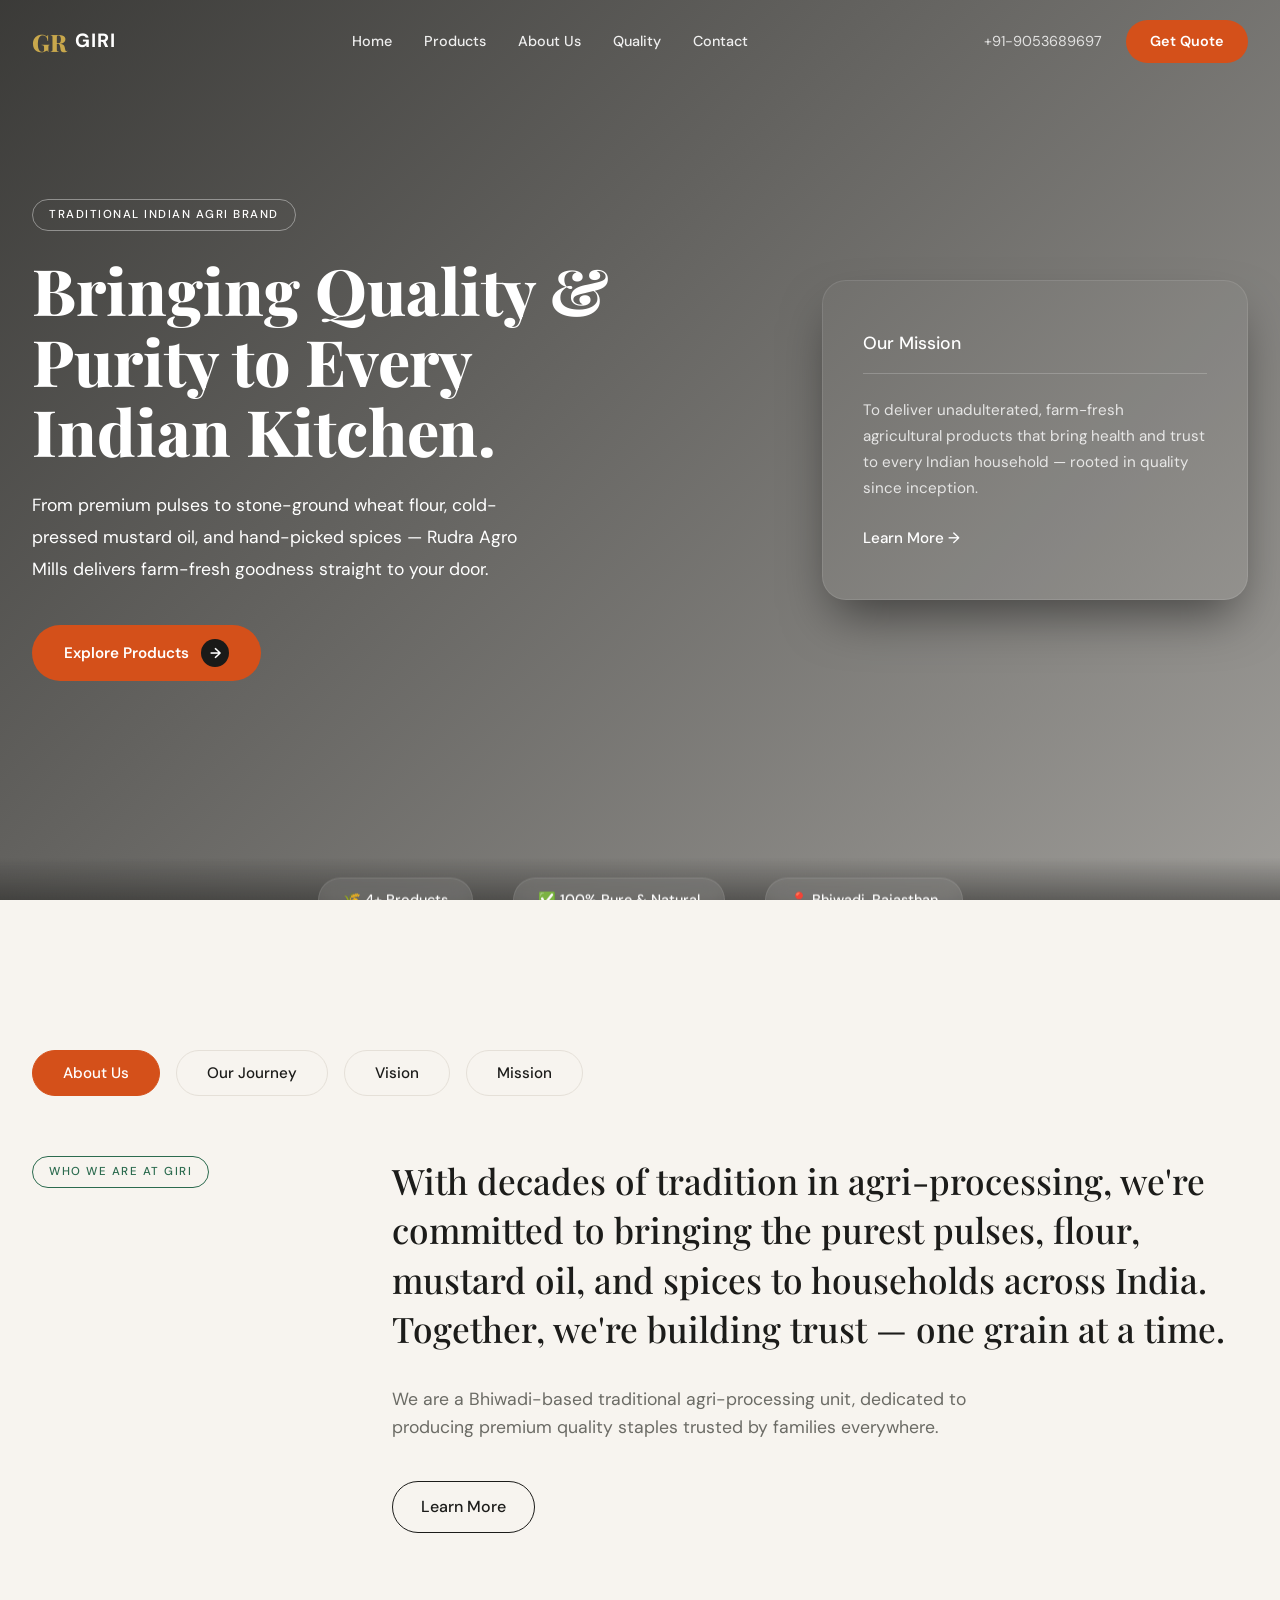
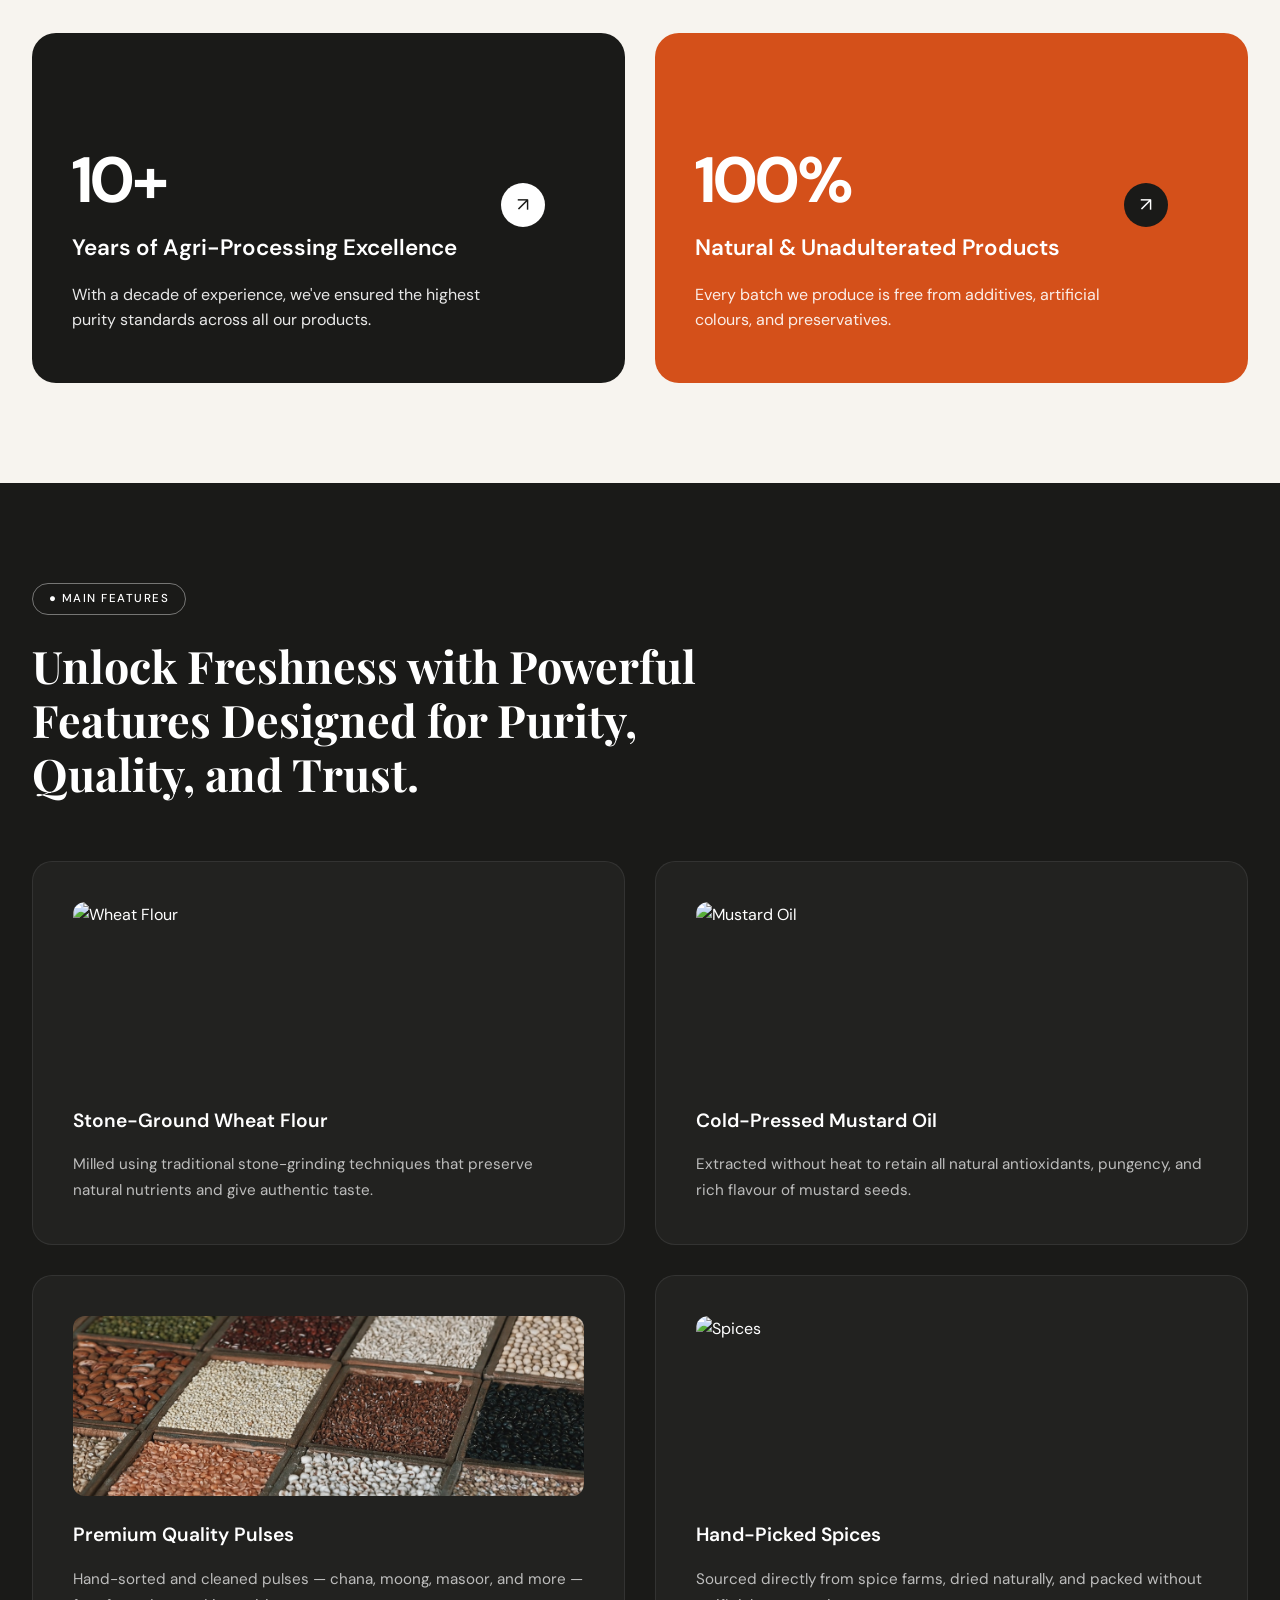
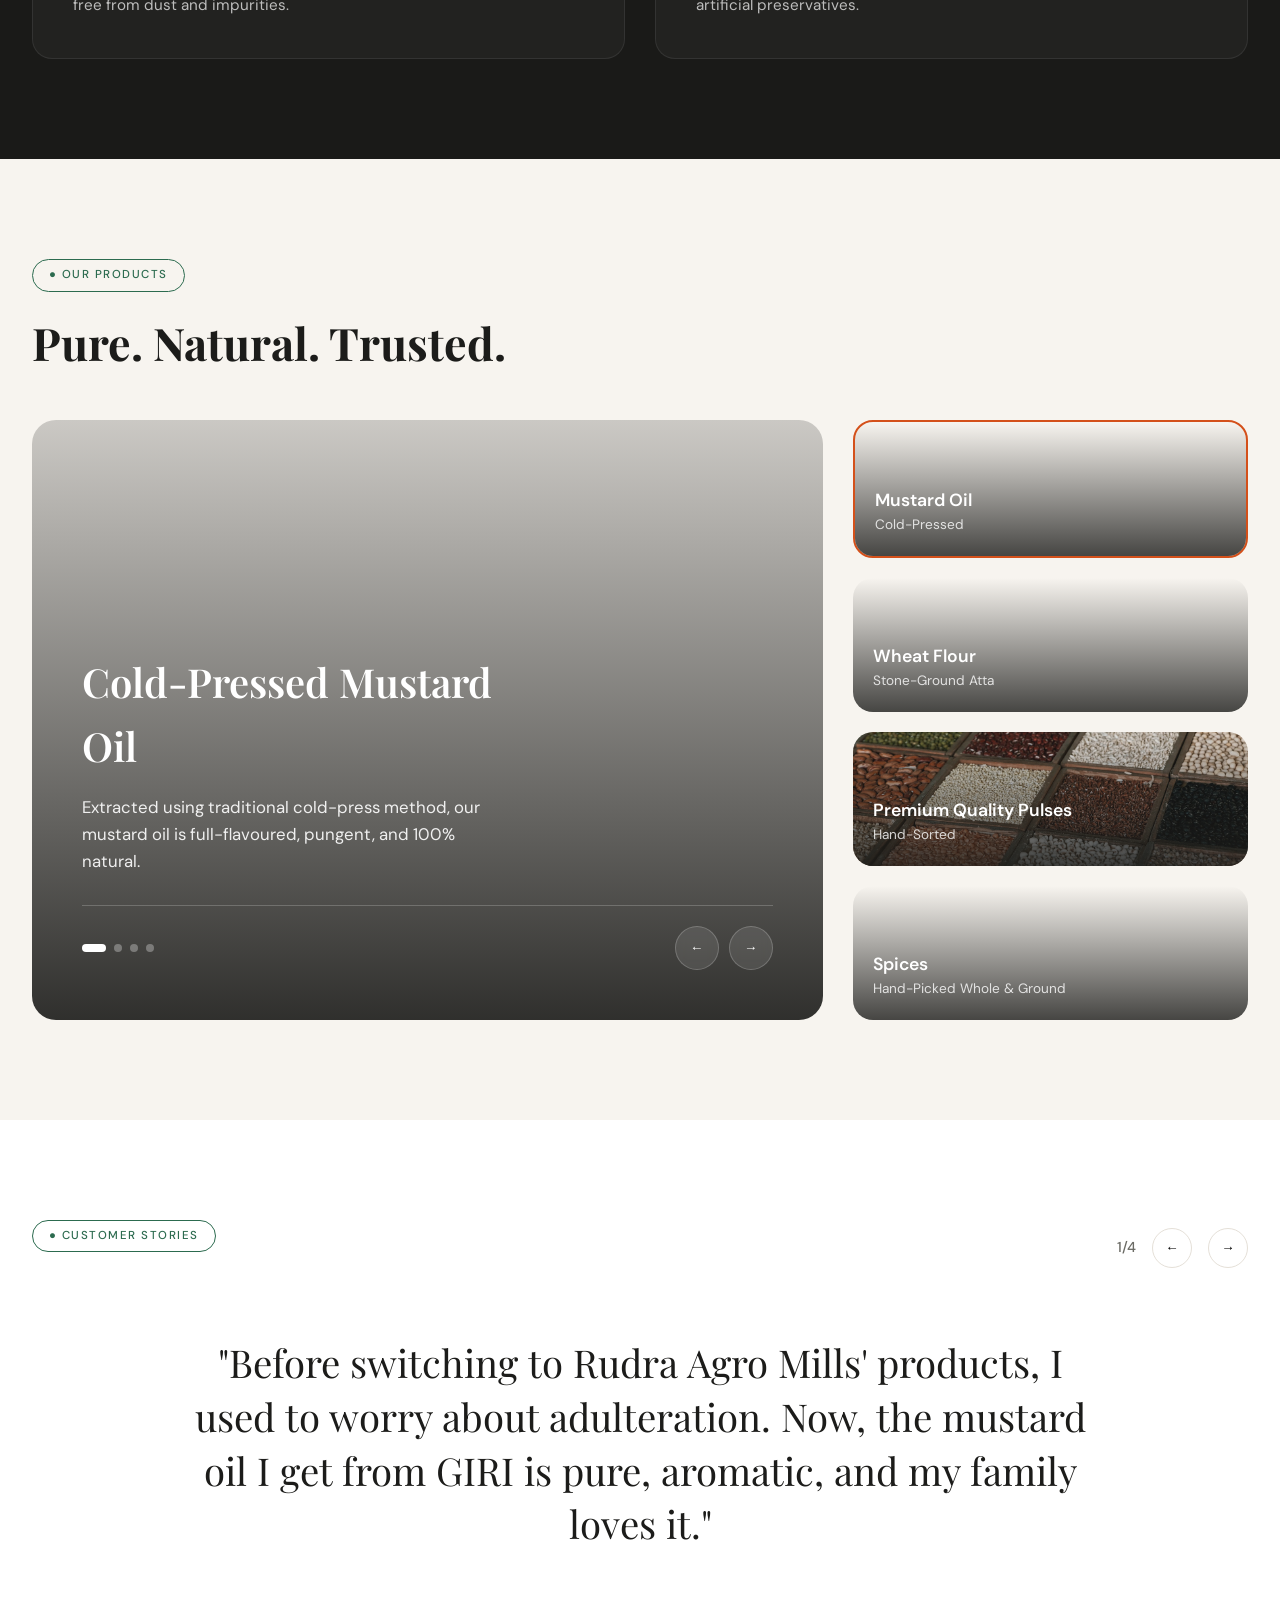
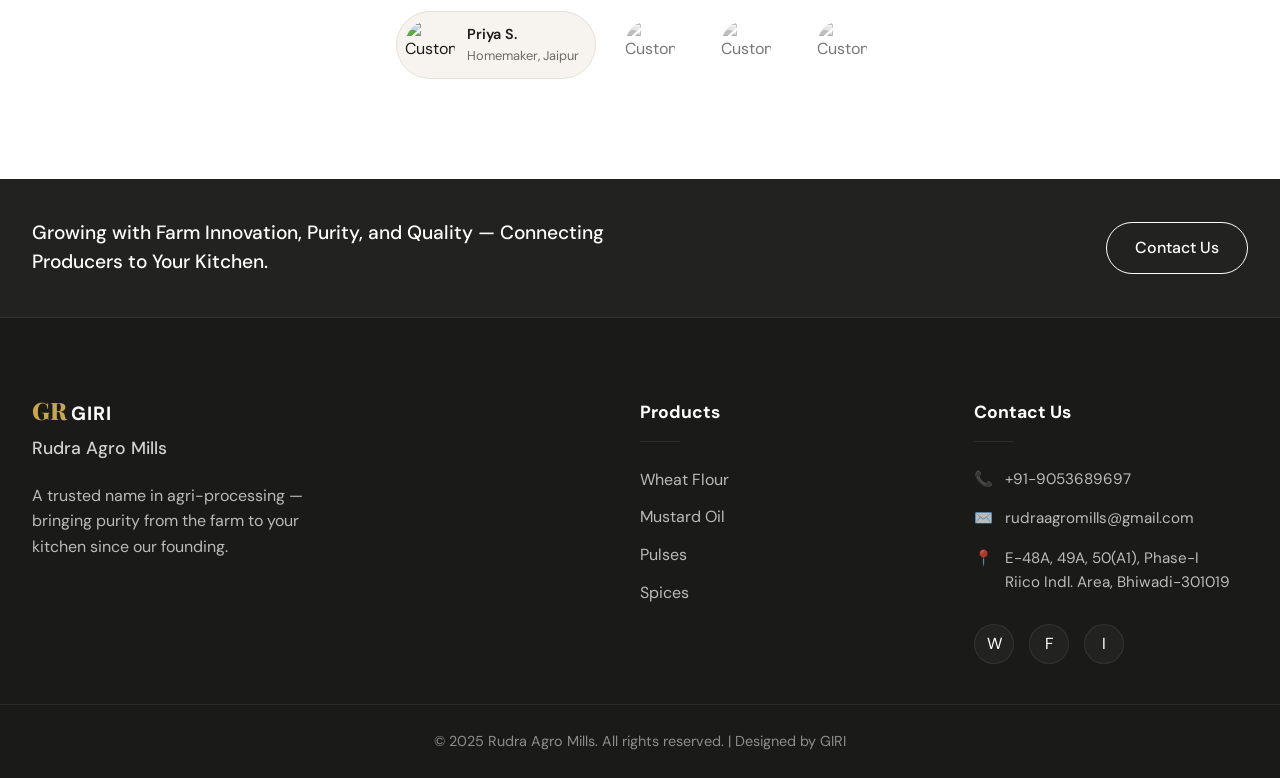
==== index.html @ 44a5c2e9 "first commit" ====
<!DOCTYPE html>
<html lang="en">
<head>
  <meta charset="UTF-8">
  <meta name="viewport" content="width=device-width, initial-scale=1.0">
  <title>GIRI | Rudra Agro Mills — Pure Pulses, Flour, Mustard Oil & Spices</title>
  <meta name="description" content="Rudra Agro Mills offers 100% natural stone-ground wheat flour, cold-pressed mustard oil, premium pulses, and hand-picked spices. Based in Bhiwadi, Rajasthan.">
  <meta name="keywords" content="Rudra Agro Mills, GIRI, wheat flour, mustard oil, pulses, spices, Bhiwadi, natural, pure, agro">

  <!-- Open Graph -->
  <meta property="og:title" content="GIRI | Rudra Agro Mills">
  <meta property="og:description" content="Pure. Natural. Trusted. Agri products from Bhiwadi, Rajasthan.">
  <meta property="og:type" content="website">

  <!-- Fonts -->
  <link rel="preconnect" href="https://fonts.googleapis.com">
  <link rel="preconnect" href="https://fonts.gstatic.com" crossorigin>
  <link href="https://fonts.googleapis.com/css2?family=DM+Sans:ital,opsz,wght@0,9..40,100..1000;1,9..40,100..1000&family=Playfair+Display:ital,wght@0,400..900;1,400..900&display=swap" rel="stylesheet">
  
  <link rel="stylesheet" href="style.css">
</head>
<body>

  <!-- Navigation Bar -->
  <header class="navbar" id="navbar">
    <div class="nav-container">
      <a href="#" class="brand-logo">
        <span class="logo-monogram">GR</span>
        <span class="logo-text">GIRI</span>
      </a>
      <nav class="nav-links">
        <a href="#home">Home</a>
        <a href="#products">Products</a>
        <a href="#about">About Us</a>
        <a href="#quality">Quality</a>
        <a href="#contact">Contact</a>
      </nav>
      <div class="nav-actions">
        <span class="nav-phone">+91-9053689697</span>
        <a href="https://wa.me/919053689697" class="btn-primary btn-quote">Get Quote</a>
        <button class="mobile-menu-btn" aria-label="Toggle Menu">
          <span></span>
          <span></span>
          <span></span>
        </button>
      </div>
    </div>
  </header>

  <!-- Hero Section -->
  <section id="home" class="hero">
    <div class="hero-bg"></div>
    <div class="hero-overlay"></div>
    <div class="container hero-content">
      <div class="hero-left">
        <div class="fade-in-up staggered-1">
          <span class="pill-tag light">Traditional Indian Agri Brand</span>
        </div>
        <h1 class="fade-in-up staggered-2">Bringing Quality &<br>Purity to Every<br>Indian Kitchen.</h1>
        <p class="fade-in-up staggered-3">From premium pulses to stone-ground wheat flour, cold-pressed mustard oil, and hand-picked spices — Rudra Agro Mills delivers farm-fresh goodness straight to your door.</p>
        <div class="fade-in-up staggered-4">
          <a href="#products" class="btn-primary hero-cta">
            Explore Products
            <span class="arrow-circle">→</span>
          </a>
        </div>
      </div>
      <div class="hero-right fade-in-up staggered-5">
        <div class="glass-card mission-card">
          <h3>Our Mission</h3>
          <hr>
          <p>To deliver unadulterated, farm-fresh agricultural products that bring health and trust to every Indian household — rooted in quality since inception.</p>
          <a href="#about" class="text-link">Learn More &rarr;</a>
        </div>
      </div>
    </div>
    
    <!-- Quick Stats Overlapping Bottom -->
    <div class="quick-stats-bar">
      <div class="stat-chip">🌾 4+ Products</div>
      <div class="stat-chip">✅ 100% Pure & Natural</div>
      <div class="stat-chip">📍 Bhiwadi, Rajasthan</div>
    </div>
  </section>

  <!-- About / Tab Section -->
  <section id="about" class="about-section scroll-animate">
    <div class="container">
      <div class="tab-row">
        <button class="tab-btn active" data-tab="about">About Us</button>
        <button class="tab-btn" data-tab="journey">Our Journey</button>
        <button class="tab-btn" data-tab="vision">Vision</button>
        <button class="tab-btn" data-tab="mission">Mission</button>
      </div>

      <div class="tab-content-area">
        <!-- About Content -->
        <div class="tab-pane active" id="tab-about">
          <div class="about-grid">
            <div class="about-left">
              <span class="pill-tag dark-text">Who We Are at GIRI</span>
            </div>
            <div class="about-right">
              <blockquote class="large-quote">
                With decades of tradition in agri-processing, we're committed to bringing the purest pulses, flour, mustard oil, and spices to households across India. Together, we're building trust — one grain at a time.
              </blockquote>
              <p class="body-text">We are a Bhiwadi-based traditional agri-processing unit, dedicated to producing premium quality staples trusted by families everywhere.</p>
              <a href="#quality" class="btn-outline">Learn More</a>
            </div>
          </div>
        </div>

        <!-- Journey Content -->
        <div class="tab-pane" id="tab-journey">
          <div class="about-grid">
            <div class="about-left">
              <span class="pill-tag dark-text">Rooted in Tradition</span>
            </div>
            <div class="about-right">
              <blockquote class="large-quote">
                Started as a small traditional mill, we have steadily grown our operations and reach to serve pan-India while maintaining our strict quality standards.
              </blockquote>
              <p class="body-text">Our journey is paved with hard work, a commitment to natural processes, and an unwavering focus on consumer health.</p>
              <a href="#quality" class="btn-outline">Learn More</a>
            </div>
          </div>
        </div>

        <!-- Vision Content -->
        <div class="tab-pane" id="tab-vision">
          <div class="about-grid">
            <div class="about-left">
              <span class="pill-tag dark-text">A Healthier India</span>
            </div>
            <div class="about-right">
              <blockquote class="large-quote">
                Our vision is to make pure, unadulterated food accessible to every household, enriching lives with the natural goodness of the earth.
              </blockquote>
              <p class="body-text">We believe that healthy food should not be a luxury, but a staple right for every family across the nation.</p>
              <a href="#quality" class="btn-outline">Learn More</a>
            </div>
          </div>
        </div>

        <!-- Mission Content -->
        <div class="tab-pane" id="tab-mission">
          <div class="about-grid">
            <div class="about-left">
              <span class="pill-tag dark-text">Quality at Every Step</span>
            </div>
            <div class="about-right">
              <blockquote class="large-quote">
                To implement stringent quality checks, ensure zero adulteration, and maintain a seamless farm-to-table process for every product we deliver.
              </blockquote>
              <p class="body-text">We work closely with farmers to source the best raw materials, processing them with care to preserve their nutritional integrity.</p>
              <a href="#quality" class="btn-outline">Learn More</a>
            </div>
          </div>
        </div>
      </div>
    </div>
  </section>

  <!-- Stats Banner -->
  <section class="stats-banner scroll-animate">
    <div class="container stats-grid">
      <div class="stat-card dark-stat-card">
        <div class="stat-img-bg"></div>
        <div class="stat-content">
          <h2>10+</h2>
          <h3>Years of Agri-Processing Excellence</h3>
          <p>With a decade of experience, we've ensured the highest purity standards across all our products.</p>
          <div class="stat-arrow">↗</div>
        </div>
      </div>
      <div class="stat-card orange-stat-card">
        <div class="stat-content">
          <h2>100%</h2>
          <h3>Natural & Unadulterated Products</h3>
          <p>Every batch we produce is free from additives, artificial colours, and preservatives.</p>
          <div class="stat-arrow">↗</div>
        </div>
      </div>
    </div>
  </section>

  <!-- Features Section -->
  <section id="quality" class="features-section scroll-animate">
    <div class="container">
      <div class="features-header">
        <span class="pill-tag light">● Main Features</span>
        <h2>Unlock Freshness with Powerful<br>Features Designed for Purity,<br>Quality, and Trust.</h2>
      </div>
      
      <div class="features-grid">
        <!-- Feature 1 -->
        <div class="feature-card">
          <div class="feature-img-wrap">
            <img src="https://images.unsplash.com/photo-1509440159596-0249088772ff?q=80&w=600&auto=format&fit=crop" alt="Wheat Flour">
          </div>
          <h3>Stone-Ground Wheat Flour</h3>
          <p>Milled using traditional stone-grinding techniques that preserve natural nutrients and give authentic taste.</p>
        </div>
        <!-- Feature 2 -->
        <div class="feature-card">
          <div class="feature-img-wrap">
            <img src="https://images.unsplash.com/photo-1474979266404-7eaacbcd87c5?q=80&w=600&auto=format&fit=crop" alt="Mustard Oil">
          </div>
          <h3>Cold-Pressed Mustard Oil</h3>
          <p>Extracted without heat to retain all natural antioxidants, pungency, and rich flavour of mustard seeds.</p>
        </div>
        <!-- Feature 3 -->
        <div class="feature-card">
          <div class="feature-img-wrap">
            <img src="assets/images/pulses.jpg" alt="Pulses" loading="lazy">
          </div>
          <h3>Premium Quality Pulses</h3>
          <p>Hand-sorted and cleaned pulses — chana, moong, masoor, and more — free from dust and impurities.</p>
        </div>
        <!-- Feature 4 -->
        <div class="feature-card">
          <div class="feature-img-wrap">
            <img src="https://images.unsplash.com/photo-1596040033229-a9821ebd058d?q=80&w=600&auto=format&fit=crop" alt="Spices">
          </div>
          <h3>Hand-Picked Spices</h3>
          <p>Sourced directly from spice farms, dried naturally, and packed without artificial preservatives.</p>
        </div>
      </div>
    </div>
  </section>

  <!-- Products Section -->
  <section id="products" class="products-section scroll-animate">
    <div class="container">
      <div class="products-header">
        <span class="pill-tag dark-text">● Our Products</span>
        <h2>Pure. Natural. Trusted.</h2>
      </div>

      <div class="products-layout">
        <!-- Large Featured Product (Carousel Item) -->
        <div class="featured-product" id="featured-product">
          <div class="featured-bg" style="background-image: url('https://images.unsplash.com/photo-1474979266404-7eaacbcd87c5?q=80&w=1500&auto=format&fit=crop');"></div>
          <div class="featured-content">
            <h3 id="feat-title">Cold-Pressed Mustard Oil</h3>
            <p id="feat-desc">Extracted using traditional cold-press method, our mustard oil is full-flavoured, pungent, and 100% natural.</p>
          </div>
          <div class="carousel-controls">
            <div class="carousel-dots" id="carousel-dots">
              <span class="dot active" data-index="0"></span>
              <span class="dot" data-index="1"></span>
              <span class="dot" data-index="2"></span>
              <span class="dot" data-index="3"></span>
            </div>
            <div class="carousel-arrows">
              <button class="arr-btn" id="prev-prod">&larr;</button>
              <button class="arr-btn" id="next-prod">&rarr;</button>
            </div>
          </div>
        </div>

        <!-- Thumbnails Column -->
        <div class="product-thumbnails">
          <div class="thumb-card active" data-index="0">
            <div class="thumb-img" style="background-image: url('https://images.unsplash.com/photo-1474979266404-7eaacbcd87c5?q=80&w=600&auto=format&fit=crop');"></div>
            <div class="thumb-info">
              <h4>Mustard Oil</h4>
              <p>Cold-Pressed</p>
            </div>
          </div>
          <div class="thumb-card" data-index="1">
            <div class="thumb-img" style="background-image: url('https://images.unsplash.com/photo-1509440159596-0249088772ff?q=80&w=1472&auto=format&fit=crop');"></div>
            <div class="thumb-info">
              <h4>Wheat Flour</h4>
              <p>Stone-Ground Atta</p>
            </div>
          </div>
          <div class="thumb-card" data-index="2">
            <div class="thumb-img" style="background-image: url('assets/images/pulses.jpg');"></div>
            <div class="thumb-info">
              <h4>Premium Quality Pulses</h4>
              <p>Hand-Sorted</p>
            </div>
          </div>
          <div class="thumb-card" data-index="3">
            <div class="thumb-img" style="background-image: url('https://images.unsplash.com/photo-1596040033229-a9821ebd058d?q=80&w=1470&auto=format&fit=crop');"></div>
            <div class="thumb-info">
              <h4>Spices</h4>
              <p>Hand-Picked Whole & Ground</p>
            </div>
          </div>
        </div>
      </div>
    </div>
  </section>

  <!-- Testimonials Section -->
  <section class="testimonials-section scroll-animate">
    <div class="container">
      <div class="test-header-row">
        <span class="pill-tag dark-text">● Customer Stories</span>
        <div class="test-controls">
          <span class="test-counter" id="test-counter">1/4</span>
          <button class="test-arr" id="prev-test">&larr;</button>
          <button class="test-arr" id="next-test">&rarr;</button>
        </div>
      </div>

      <div class="testimonial-content">
        <blockquote class="test-quote" id="test-quote">
          "Before switching to Rudra Agro Mills' products, I used to worry about adulteration. Now, the mustard oil I get from GIRI is pure, aromatic, and my family loves it."
        </blockquote>
      </div>

      <div class="test-avatars">
        <div class="avatar-wrap active" data-index="0">
          <img src="https://i.pravatar.cc/80?img=1" alt="Customer 1">
          <div class="avatar-info">
            <div class="name">Priya S.</div>
            <div class="role">Homemaker, Jaipur</div>
          </div>
        </div>
        <div class="avatar-wrap" data-index="1">
          <img src="https://i.pravatar.cc/80?img=11" alt="Customer 2">
          <div class="avatar-info">
            <div class="name">Ramesh T.</div>
            <div class="role">Restaurant Owner, Delhi</div>
          </div>
        </div>
        <div class="avatar-wrap" data-index="2">
          <img src="https://i.pravatar.cc/80?img=5" alt="Customer 3">
          <div class="avatar-info">
            <div class="name">Sunita K.</div>
            <div class="role">Nutritionist, Gurgaon</div>
          </div>
        </div>
        <div class="avatar-wrap" data-index="3">
          <img src="https://i.pravatar.cc/80?img=15" alt="Customer 4">
          <div class="avatar-info">
            <div class="name">Mohanlal G.</div>
            <div class="role">Wholesale Buyer, Bhiwadi</div>
          </div>
        </div>
      </div>
    </div>
  </section>

  <!-- Contact & Footer -->
  <footer id="contact">
    <!-- Top Strip -->
    <div class="footer-strip">
      <div class="container strip-content">
        <h3 class="strip-text">Growing with Farm Innovation, Purity, and Quality — Connecting Producers to Your Kitchen.</h3>
        <a href="https://wa.me/919053689697" class="btn-outline white-btn">Contact Us</a>
      </div>
    </div>

    <!-- Main Footer -->
    <div class="main-footer">
      <div class="container footer-grid">
        <!-- Col 1 -->
        <div class="footer-col brand-col">
          <div class="footer-logo">
            <span class="logo-monogram gold">GR</span>
            <span class="logo-text white">GIRI</span>
            <div class="company-name">Rudra Agro Mills</div>
          </div>
          <p>A trusted name in agri-processing — bringing purity from the farm to your kitchen since our founding.</p>
        </div>

        <!-- Col 2 -->
        <div class="footer-col links-col">
          <h4>Products</h4>
          <hr class="footer-hr">
          <ul>
            <li><a href="#products">Wheat Flour</a></li>
            <li><a href="#products">Mustard Oil</a></li>
            <li><a href="#products">Pulses</a></li>
            <li><a href="#products">Spices</a></li>
          </ul>
        </div>

        <!-- Col 3 -->
        <div class="footer-col contact-col">
          <h4>Contact Us</h4>
          <hr class="footer-hr">
          <ul class="contact-list">
            <li><span>📞</span> +91-9053689697</li>
            <li><span>✉️</span> rudraagromills@gmail.com</li>
            <li><span>📍</span> E-48A, 49A, 50(A1), Phase-I<br>Riico Indl. Area, Bhiwadi-301019</li>
          </ul>
          <div class="social-links">
            <a href="https://wa.me/919053689697" aria-label="WhatsApp">W</a>
            <a href="#" aria-label="Facebook">F</a>
            <a href="#" aria-label="Instagram">I</a>
          </div>
        </div>
      </div>
    </div>

    <!-- Bottom Bar -->
    <div class="footer-bottom">
      <div class="container">
        <p>© 2025 Rudra Agro Mills. All rights reserved. | Designed by GIRI</p>
      </div>
    </div>
  </footer>

  <script src="script.js"></script>
</body>
</html>
---- style.css ----
/* ==========================================================================
   Base & Reset
   ========================================================================== */

:root {
  --primary:       #D4501A;   /* Rudra orange */
  --primary-dark:  #A83C10;
  --accent:        #2C6B4F;   /* Deep agri green */
  --accent-light:  #4A9B6F;
  --gold:          #C9A84C;   /* from GIRI logo metallic */
  --dark:          #1A1A18;   /* near-black background for dark sections */
  --dark-card:     #222220;
  --light-bg:      #F7F4EF;   /* warm off-white */
  --text-main:     #1C1C1A;
  --text-muted:    #6B6B65;
  --white:         #FFFFFF;
  --border:        #E5E0D8;
  --border-dark:   rgba(255, 255, 255, 0.08);
  
  --transition:    all 0.3s ease;
}

* {
  margin: 0;
  padding: 0;
  box-sizing: border-box;
}

html {
  scroll-behavior: smooth;
  font-size: 16px;
}

body {
  font-family: 'DM Sans', sans-serif;
  color: var(--text-main);
  background-color: var(--light-bg);
  line-height: 1.6;
  overflow-x: hidden;
}

h1, h2, .large-quote, .test-quote {
  font-family: 'Playfair Display', serif;
}

h1 {
  font-size: clamp(2.8rem, 5vw, 4.5rem);
  font-weight: 800;
  line-height: 1.1;
  margin-bottom: 1.5rem;
}

h2 {
  font-size: clamp(2rem, 3.5vw, 3rem);
  font-weight: 700;
  line-height: 1.2;
}

h3 {
  font-weight: 600;
  font-size: 1.2rem;
}

a {
  text-decoration: none;
  color: inherit;
}

ul {
  list-style: none;
}

.container {
  width: 100%;
  max-width: 1280px;
  margin: 0 auto;
  padding: 0 2rem;
}

section {
  padding: 100px 0;
}

/* ==========================================================================
   Reusable Components
   ========================================================================== */

.btn-primary {
  background: var(--primary);
  color: var(--white);
  padding: 14px 32px;
  border-radius: 50px;
  font-weight: 600;
  font-size: 0.95rem;
  display: inline-flex;
  align-items: center;
  gap: 12px;
  transition: var(--transition);
  border: none;
  cursor: pointer;
}

.btn-primary:hover {
  background: var(--primary-dark);
  transform: translateY(-3px);
  box-shadow: 0 10px 20px rgba(212, 80, 26, 0.3);
}

.btn-primary .arrow-circle {
  background: var(--dark);
  color: var(--white);
  width: 28px;
  height: 28px;
  border-radius: 50%;
  display: inline-flex;
  align-items: center;
  justify-content: center;
  font-size: 0.9rem;
  transition: transform 0.3s ease;
}

.btn-primary:hover .arrow-circle {
  transform: translateX(4px);
}

.btn-outline {
  border: 1.5px solid var(--text-main);
  color: var(--text-main);
  padding: 12px 28px;
  border-radius: 50px;
  background: transparent;
  font-weight: 500;
  display: inline-flex;
  transition: var(--transition);
  cursor: pointer;
}

.btn-outline:hover {
  background: var(--text-main);
  color: var(--white);
  transform: translateY(-2px);
}

.btn-outline.white-btn {
  border-color: var(--white);
  color: var(--white);
}
.btn-outline.white-btn:hover {
  background: var(--white);
  color: var(--text-main);
}

.pill-tag {
  display: inline-flex;
  border: 1px solid currentColor;
  border-radius: 50px;
  padding: 6px 16px;
  font-size: 0.72rem;
  font-weight: 500;
  letter-spacing: 1.5px;
  text-transform: uppercase;
  margin-bottom: 1.5rem;
  align-items: center;
  gap: 8px;
}

.pill-tag.light {
  color: var(--white);
  border-color: rgba(255,255,255,0.4);
}

.pill-tag.dark-text {
  color: var(--accent);
  border-color: var(--accent);
}

.icon-box {
  width: 44px;
  height: 44px;
  border-radius: 10px;
  background: rgba(212, 80, 26, 0.15);
  display: grid;
  place-items: center;
  font-size: 1.3rem;
  margin-bottom: 1.5rem;
}

.text-link {
  font-weight: 500;
  color: var(--white);
  display: inline-flex;
  align-items: center;
  gap: 8px;
  font-size: 0.95rem;
  transition: var(--transition);
}
.text-link:hover {
  color: var(--primary);
  gap: 12px;
}

/* ==========================================================================
   Navigation
   ========================================================================== */

.navbar {
  position: fixed;
  top: 0;
  left: 0;
  width: 100%;
  z-index: 1000;
  transition: var(--transition);
  padding: 20px 0;
}

.navbar.scrolled {
  background: rgba(26, 26, 24, 0.92);
  backdrop-filter: blur(12px);
  padding: 15px 0;
  box-shadow: 0 10px 30px rgba(0,0,0,0.1);
}

.nav-container {
  max-width: 1280px;
  margin: 0 auto;
  padding: 0 2rem;
  display: flex;
  justify-content: space-between;
  align-items: center;
}

.brand-logo {
  display: flex;
  align-items: center;
  gap: 8px;
}

.logo-monogram {
  font-family: 'Playfair Display', serif;
  font-weight: 800;
  font-size: 1.5rem;
  color: var(--gold);
  line-height: 1;
}

.logo-text {
  font-weight: 700;
  font-size: 1.2rem;
  color: var(--white);
  letter-spacing: 1px;
}

.nav-links {
  display: flex;
  gap: 32px;
}

.nav-links a {
  color: var(--white);
  font-weight: 500;
  font-size: 0.9rem;
  opacity: 0.9;
  transition: var(--transition);
}

.nav-links a:hover {
  opacity: 1;
  color: var(--primary);
}

.nav-actions {
  display: flex;
  align-items: center;
  gap: 24px;
}

.nav-phone {
  color: var(--white);
  opacity: 0.8;
  font-size: 0.9rem;
}

.btn-quote {
  padding: 10px 24px;
  font-size: 0.9rem;
}

.mobile-menu-btn {
  display: none;
  background: transparent;
  border: none;
  cursor: pointer;
  flex-direction: column;
  gap: 5px;
}

.mobile-menu-btn span {
  width: 24px;
  height: 2px;
  background: var(--white);
  transition: var(--transition);
}

/* ==========================================================================
   Hero Section
   ========================================================================== */

.hero {
  position: relative;
  min-height: 100vh;
  display: flex;
  align-items: center;
  padding-top: 80px;
  color: var(--white);
  overflow: hidden;
}

.hero-bg {
  position: absolute;
  inset: 0;
  background-image: url('https://images.unsplash.com/photo-1574943320219-553eb213f72d?q=80&w=2000&auto=format&fit=crop');
  background-size: cover;
  background-position: center;
  z-index: -2;
}

.hero-overlay {
  position: absolute;
  inset: 0;
  background: linear-gradient(135deg, rgba(26,26,24,0.85) 0%, rgba(26,26,24,0.4) 100%);
  z-index: -1;
}

.hero-content {
  display: flex;
  justify-content: space-between;
  align-items: center;
  width: 100%;
}

.hero-left {
  width: 60%;
}

.hero-left p {
  font-size: 1.1rem;
  opacity: 0.9;
  max-width: 500px;
  margin-bottom: 2.5rem;
  line-height: 1.8;
}

.hero-right {
  width: 35%;
}

.mission-card {
  background: rgba(255, 255, 255, 0.03);
  backdrop-filter: blur(20px);
  -webkit-backdrop-filter: blur(20px);
  border: 1px solid rgba(255, 255, 255, 0.1);
  padding: 3rem 2.5rem;
  border-radius: 24px;
  box-shadow: 0 25px 50px -12px rgba(0, 0, 0, 0.5);
  transition: transform 0.4s ease;
}

.mission-card:hover {
  transform: translateY(-10px);
  border-color: rgba(255, 255, 255, 0.2);
}

.mission-card h3 {
  font-weight: 500;
  margin-bottom: 1rem;
  font-size: 1.1rem;
}

.mission-card hr {
  border: none;
  height: 1px;
  background: rgba(255, 255, 255, 0.2);
  margin-bottom: 1.5rem;
}

.mission-card p {
  font-size: 0.95rem;
  line-height: 1.7;
  opacity: 0.8;
  margin-bottom: 1.5rem;
}

.quick-stats-bar {
  position: absolute;
  bottom: 0;
  left: 0;
  width: 100%;
  display: flex;
  justify-content: center;
  gap: 40px;
  padding: 20px 0;
  background: linear-gradient(to top, rgba(26,26,24,0.9), transparent);
  transform: translateY(50%);
  z-index: 10;
}

.stat-chip {
  background: rgba(255, 255, 255, 0.1);
  backdrop-filter: blur(10px);
  padding: 10px 24px;
  border-radius: 50px;
  font-size: 0.9rem;
  font-weight: 500;
  border: 1px solid rgba(255, 255, 255, 0.1);
}

/* ==========================================================================
   About / Tabs Section
   ========================================================================== */

.about-section {
  background-color: var(--light-bg);
  padding-top: 150px; /* space for overlapping stats */
}

.tab-row {
  display: flex;
  gap: 16px;
  margin-bottom: 60px;
  flex-wrap: wrap;
}

.tab-btn {
  padding: 12px 30px;
  border-radius: 50px;
  border: 1px solid var(--border);
  background: transparent;
  color: var(--text-main);
  font-family: 'DM Sans', sans-serif;
  font-weight: 500;
  font-size: 0.95rem;
  cursor: pointer;
  transition: var(--transition);
}

.tab-btn:hover {
  border-color: var(--text-muted);
}

.tab-btn.active {
  background: var(--primary);
  color: var(--white);
  border-color: var(--primary);
}

.tab-content-area {
  position: relative;
  min-height: 300px;
}

.tab-pane {
  display: none;
  animation: fadeIn 0.5s ease;
}

.tab-pane.active {
  display: block;
}

@keyframes fadeIn {
  from { opacity: 0; transform: translateY(10px); }
  to { opacity: 1; transform: translateY(0); }
}

.about-grid {
  display: grid;
  grid-template-columns: 300px 1fr;
  gap: 60px;
}

.large-quote {
  font-size: 2.2rem;
  line-height: 1.4;
  margin-bottom: 2rem;
  font-weight: 500;
}

.about-right .body-text {
  font-size: 1.1rem;
  color: var(--text-muted);
  margin-bottom: 2.5rem;
  max-width: 600px;
}

/* ==========================================================================
   Stats Banner
   ========================================================================== */

.stats-banner {
  background-color: var(--light-bg);
  padding-top: 0;
}

.stats-grid {
  display: grid;
  grid-template-columns: 1fr 1fr;
  gap: 30px;
}

.stat-card {
  position: relative;
  border-radius: 24px;
  padding: 50px 40px;
  overflow: hidden;
  color: var(--white);
  min-height: 350px;
  display: flex;
  flex-direction: column;
  justify-content: flex-end;
}

.dark-stat-card {
  background-color: var(--dark);
}

.dark-stat-card .stat-img-bg {
  position: absolute;
  inset: 0;
  background-image: url('https://images.unsplash.com/photo-1605000797499-95a51c5269ae?q=80&w=1471&auto=format&fit=crop');
  background-size: cover;
  background-position: center;
  opacity: 0.4;
  z-index: 0;
}

.orange-stat-card {
  background-color: var(--primary);
}

.stat-content {
  position: relative;
  z-index: 1;
}

.stat-card h2 {
  font-size: 4rem;
  margin-bottom: 10px;
  font-family: 'DM Sans', sans-serif;
  letter-spacing: -2px;
}

.stat-card h3 {
  font-size: 1.4rem;
  margin-bottom: 1rem;
  font-family: 'DM Sans', sans-serif;
}

.stat-card p {
  opacity: 0.9;
  font-size: 1rem;
  max-width: 80%;
}

.stat-arrow {
  position: absolute;
  top: 40px;
  right: 40px;
  width: 44px;
  height: 44px;
  border-radius: 50%;
  background: var(--dark);
  color: var(--white);
  display: flex;
  align-items: center;
  justify-content: center;
  font-size: 1.2rem;
}

.dark-stat-card .stat-arrow {
  background: var(--white);
  color: var(--dark);
}

/* ==========================================================================
   Features Section
   ========================================================================== */

.features-section {
  background-color: var(--dark);
  color: var(--white);
}

.features-header {
  margin-bottom: 60px;
}

.features-header h2 {
  max-width: 800px;
}

.features-grid {
  display: grid;
  grid-template-columns: repeat(2, 1fr);
  gap: 30px;
}

.feature-card {
  background: var(--dark-card);
  border: 1px solid var(--border-dark);
  border-radius: 20px;
  padding: 40px;
  transition: var(--transition);
}

.feature-card:hover {
  transform: translateY(-5px);
  border-color: rgba(255,255,255,0.2);
}

.feature-img-wrap {
  width: 100%;
  height: 180px;
  border-radius: 12px;
  overflow: hidden;
  margin-bottom: 1.5rem;
}

.feature-img-wrap img {
  width: 100%;
  height: 100%;
  object-fit: cover;
  transition: transform 0.5s ease;
}

.feature-card:hover .feature-img-wrap img {
  transform: scale(1.1);
}

.feature-card h3 {
  margin-bottom: 1rem;
  font-family: 'DM Sans', sans-serif;
}

.feature-card p {
  color: rgba(255,255,255,0.7);
  font-size: 0.95rem;
  line-height: 1.7;
}

/* ==========================================================================
   Products Section
   ========================================================================== */

.products-section {
  background-color: var(--light-bg);
}

.products-header {
  margin-bottom: 50px;
}

.products-layout {
  display: grid;
  grid-template-columns: 2fr 1fr;
  gap: 30px;
  height: 600px;
}

.featured-product {
  position: relative;
  border-radius: 24px;
  overflow: hidden;
  color: var(--white);
  display: flex;
  flex-direction: column;
  justify-content: flex-end;
  padding: 50px;
}

.featured-bg {
  position: absolute;
  inset: 0;
  background-size: cover;
  background-position: center;
  transition: background-image 0.5s ease;
  z-index: 0;
}

.featured-bg::after {
  content: '';
  position: absolute;
  inset: 0;
  background: linear-gradient(to top, rgba(26,26,24,0.9) 0%, rgba(26,26,24,0.2) 100%);
}

.featured-content {
  position: relative;
  z-index: 1;
  max-width: 60%;
  margin-bottom: 30px;
}

.featured-content h3 {
  font-size: 2.5rem;
  margin-bottom: 1rem;
  font-family: 'Playfair Display', serif;
}

.featured-content p {
  font-size: 1.05rem;
  opacity: 0.9;
}

.carousel-controls {
  position: relative;
  z-index: 1;
  display: flex;
  justify-content: space-between;
  align-items: center;
  border-top: 1px solid rgba(255,255,255,0.2);
  padding-top: 20px;
}

.carousel-dots {
  display: flex;
  gap: 8px;
}

.dot {
  width: 8px;
  height: 8px;
  border-radius: 50%;
  background: rgba(255,255,255,0.3);
  cursor: pointer;
  transition: var(--transition);
}

.dot.active {
  background: var(--white);
  width: 24px;
  border-radius: 4px;
}

.carousel-arrows {
  display: flex;
  gap: 10px;
}

.arr-btn {
  width: 44px;
  height: 44px;
  border-radius: 50%;
  background: rgba(255,255,255,0.1);
  backdrop-filter: blur(5px);
  border: 1px solid rgba(255,255,255,0.2);
  color: var(--white);
  cursor: pointer;
  transition: var(--transition);
  display: grid;
  place-items: center;
}

.arr-btn:hover {
  background: var(--white);
  color: var(--dark);
}

.product-thumbnails {
  display: flex;
  flex-direction: column;
  gap: 20px;
}

.thumb-card {
  flex: 1;
  border-radius: 20px;
  position: relative;
  overflow: hidden;
  cursor: pointer;
  display: flex;
  align-items: flex-end;
  padding: 20px;
  color: var(--white);
}

.thumb-img {
  position: absolute;
  inset: 0;
  background-size: cover;
  background-position: center;
  z-index: 0;
  transition: transform 0.5s ease;
}

.thumb-card::after {
  content: '';
  position: absolute;
  inset: 0;
  background: linear-gradient(to top, rgba(26,26,24,0.8) 0%, transparent 100%);
  z-index: 1;
}

.thumb-card:hover .thumb-img {
  transform: scale(1.05);
}

.thumb-card.active {
  border: 2px solid var(--primary);
}

.thumb-info {
  position: relative;
  z-index: 2;
}

.thumb-info h4 {
  font-size: 1.1rem;
  font-weight: 600;
}

.thumb-info p {
  font-size: 0.85rem;
  opacity: 0.8;
}

/* ==========================================================================
   Testimonials
   ========================================================================== */

.testimonials-section {
  background-color: var(--white);
}

.test-header-row {
  display: flex;
  justify-content: space-between;
  align-items: center;
  margin-bottom: 60px;
}

.test-controls {
  display: flex;
  align-items: center;
  gap: 16px;
}

.test-counter {
  font-size: 0.9rem;
  font-weight: 500;
  color: var(--text-muted);
}

.test-arr {
  background: transparent;
  border: 1px solid var(--border);
  width: 40px;
  height: 40px;
  border-radius: 50%;
  cursor: pointer;
  transition: var(--transition);
}

.test-arr:hover {
  border-color: var(--text-main);
  background: var(--text-main);
  color: var(--white);
}

.testimonial-content {
  max-width: 900px;
  margin: 0 auto 60px;
  text-align: center;
}

.test-quote {
  font-size: clamp(1.8rem, 3vw, 2.5rem);
  line-height: 1.4;
}

.test-avatars {
  display: flex;
  justify-content: center;
  gap: 20px;
}

.avatar-wrap {
  display: flex;
  align-items: center;
  gap: 12px;
  padding: 8px 16px 8px 8px;
  border-radius: 50px;
  border: 1px solid transparent;
  cursor: pointer;
  transition: var(--transition);
  opacity: 0.6;
  filter: grayscale(1);
}

.avatar-wrap.active {
  opacity: 1;
  filter: grayscale(0);
  border-color: var(--border);
  background: var(--light-bg);
}

.avatar-wrap img {
  width: 50px;
  height: 50px;
  border-radius: 50%;
  object-fit: cover;
}

.avatar-info {
  display: none;
}

.avatar-wrap.active .avatar-info {
  display: block;
}

.avatar-info .name {
  font-weight: 600;
  font-size: 0.9rem;
}

.avatar-info .role {
  font-size: 0.8rem;
  color: var(--text-muted);
}

/* ==========================================================================
   Footer
   ========================================================================== */

footer {
  background-color: var(--dark);
  color: var(--white);
}

.footer-strip {
  background-color: #222220;
  padding: 40px 0;
  border-bottom: 1px solid var(--border-dark);
}

.strip-content {
  display: flex;
  justify-content: space-between;
  align-items: center;
}

.strip-text {
  font-size: 1.2rem;
  font-weight: 500;
  max-width: 600px;
  line-height: 1.5;
}

.main-footer {
  padding: 80px 0 40px;
}

.footer-grid {
  display: grid;
  grid-template-columns: 2fr 1fr 1fr;
  gap: 60px;
}

.footer-logo {
  margin-bottom: 20px;
}

.company-name {
  font-size: 1.1rem;
  font-weight: 500;
  margin-top: 5px;
  color: rgba(255,255,255,0.8);
}

.brand-col p {
  color: rgba(255,255,255,0.7);
  max-width: 300px;
}

.footer-col h4 {
  font-size: 1.1rem;
  margin-bottom: 15px;
}

.footer-hr {
  border: none;
  height: 1px;
  background: var(--border-dark);
  margin-bottom: 25px;
  width: 40px;
}

.links-col ul {
  display: flex;
  flex-direction: column;
  gap: 12px;
}

.links-col a {
  color: rgba(255,255,255,0.7);
  transition: var(--transition);
}

.links-col a:hover {
  color: var(--primary);
}

.contact-list {
  display: flex;
  flex-direction: column;
  gap: 15px;
  color: rgba(255,255,255,0.7);
  font-size: 0.95rem;
  margin-bottom: 30px;
}

.contact-list li {
  display: flex;
  gap: 12px;
  align-items: flex-start;
}

.social-links {
  display: flex;
  gap: 15px;
}

.social-links a {
  width: 40px;
  height: 40px;
  border-radius: 50%;
  background: var(--dark-card);
  display: flex;
  align-items: center;
  justify-content: center;
  border: 1px solid var(--border-dark);
  transition: var(--transition);
}

.social-links a:hover {
  background: var(--primary);
  border-color: var(--primary);
}

.footer-bottom {
  border-top: 1px solid var(--border-dark);
  padding: 25px 0;
  text-align: center;
  color: rgba(255,255,255,0.5);
  font-size: 0.9rem;
}

/* ==========================================================================
   Animations & Utilities
   ========================================================================== */

.fade-in-up {
  opacity: 0;
  transform: translateY(30px);
  animation: fadeInUp 0.8s ease forwards;
}

.staggered-1 { animation-delay: 0.1s; }
.staggered-2 { animation-delay: 0.3s; }
.staggered-3 { animation-delay: 0.5s; }
.staggered-4 { animation-delay: 0.7s; }
.staggered-5 { animation-delay: 0.9s; }

@keyframes fadeInUp {
  to {
    opacity: 1;
    transform: translateY(0);
  }
}

.scroll-animate {
  opacity: 0;
  transform: translateY(40px);
  transition: opacity 0.8s ease, transform 0.8s ease;
}

.scroll-animate.in-view {
  opacity: 1;
  transform: translateY(0);
}

/* ==========================================================================
   Responsive Breakpoints
   ========================================================================== */

@media (max-width: 1024px) {
  h1 { font-size: 3.5rem; }
  .about-grid { grid-template-columns: 1fr; gap: 30px; }
  .about-left { margin-bottom: 0; }
  .products-layout { grid-template-columns: 1fr; height: auto; }
  .featured-product { min-height: 400px; }
  .product-thumbnails { flex-direction: row; }
  .thumb-card { height: 150px; }
  .footer-grid { grid-template-columns: 1fr 1fr; gap: 40px; }
}

@media (max-width: 768px) {
  section { padding: 60px 0; }
  .hero { padding-top: 100px; }
  .hero-content { flex-direction: column; text-align: center; }
  .hero-left, .hero-right { width: 100%; }
  .hero-left p { margin: 0 auto 2.5rem; }
  .mission-card { margin-top: 40px; text-align: left; }
  
  .nav-links, .nav-phone, .btn-quote { display: none; }
  .mobile-menu-btn { display: flex; }
  
  .quick-stats-bar { position: relative; transform: none; flex-wrap: wrap; gap: 10px; margin-top: 40px; background: transparent; padding: 0 2rem; }
  .stat-chip { width: 100%; text-align: center; }
  .about-section { padding-top: 60px; }
  
  .stats-grid { grid-template-columns: 1fr; }
  .features-grid { grid-template-columns: 1fr; }
  
  .product-thumbnails { flex-direction: column; }
  .thumb-card { height: 120px; }
  
  .test-quote { font-size: 1.5rem; }
  .test-avatars { flex-wrap: wrap; }
  
  .strip-content { flex-direction: column; text-align: center; gap: 20px; }
  .footer-grid { grid-template-columns: 1fr; }
}
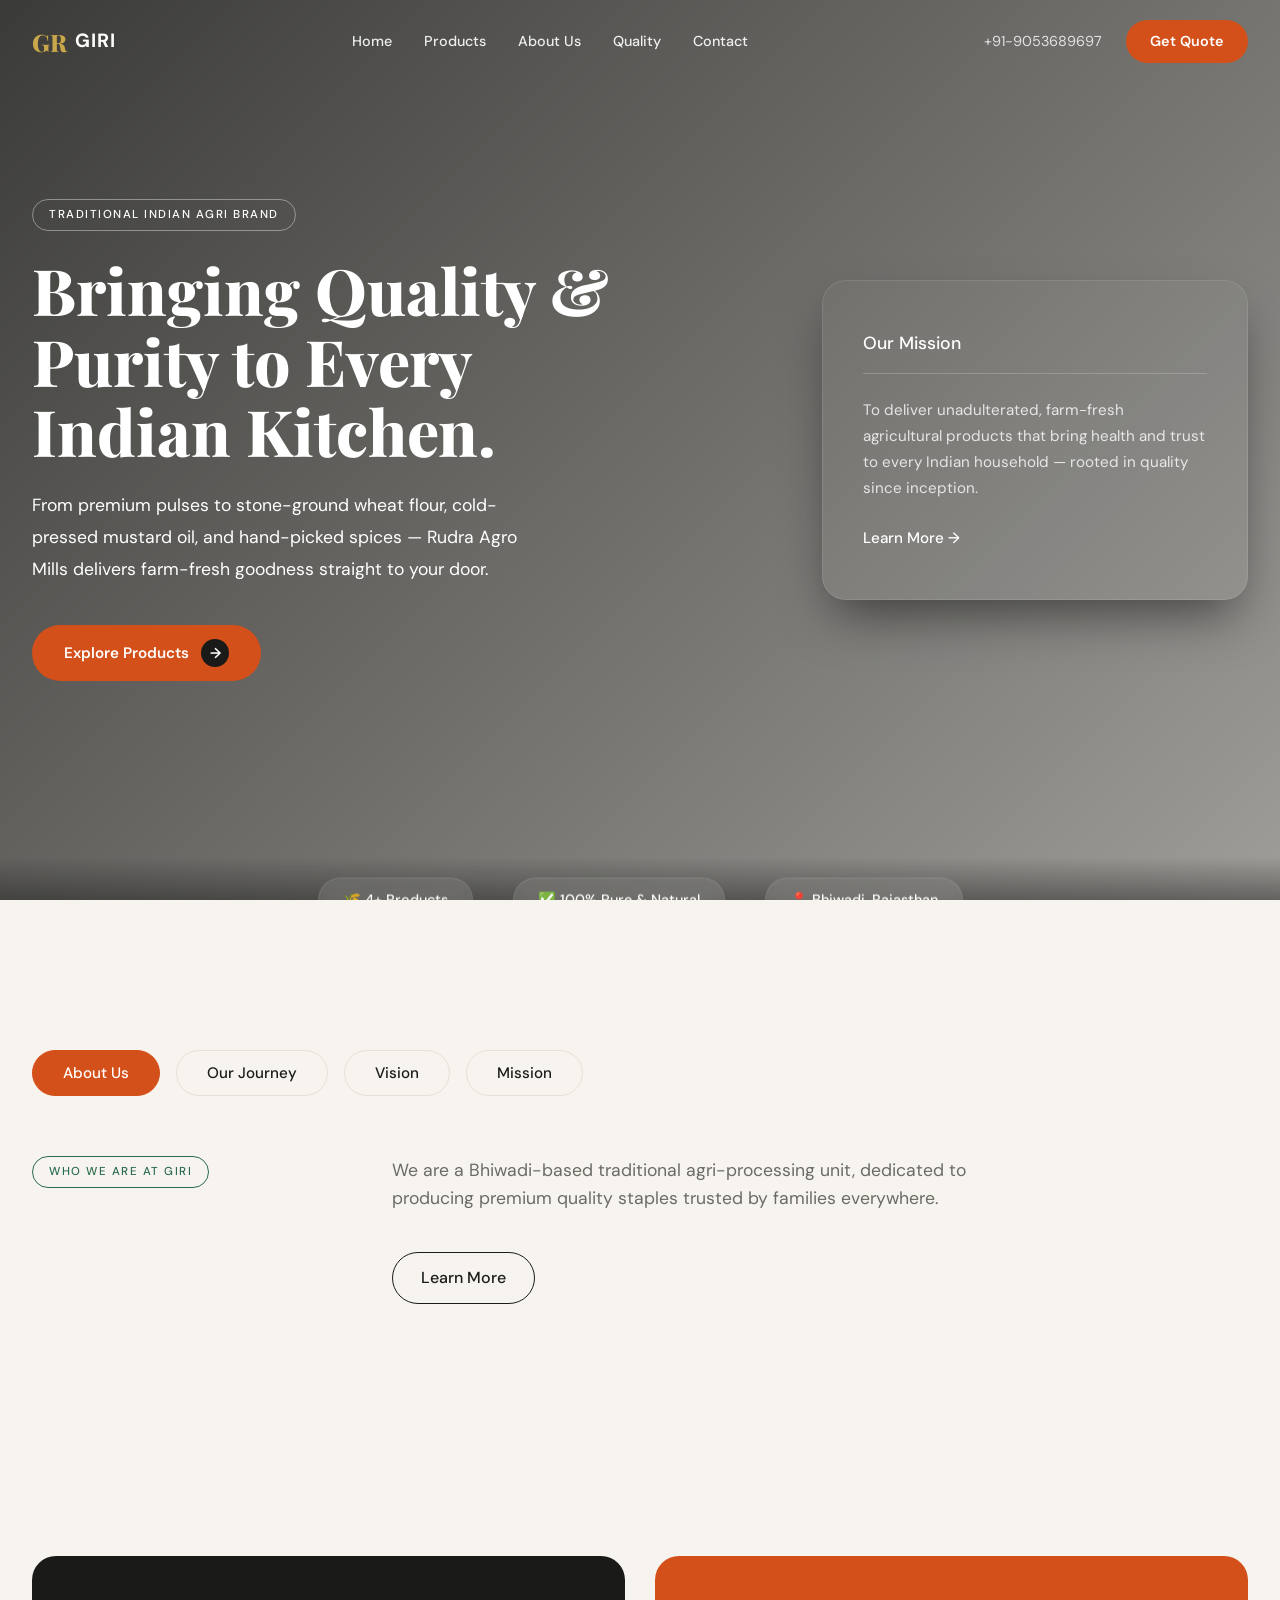
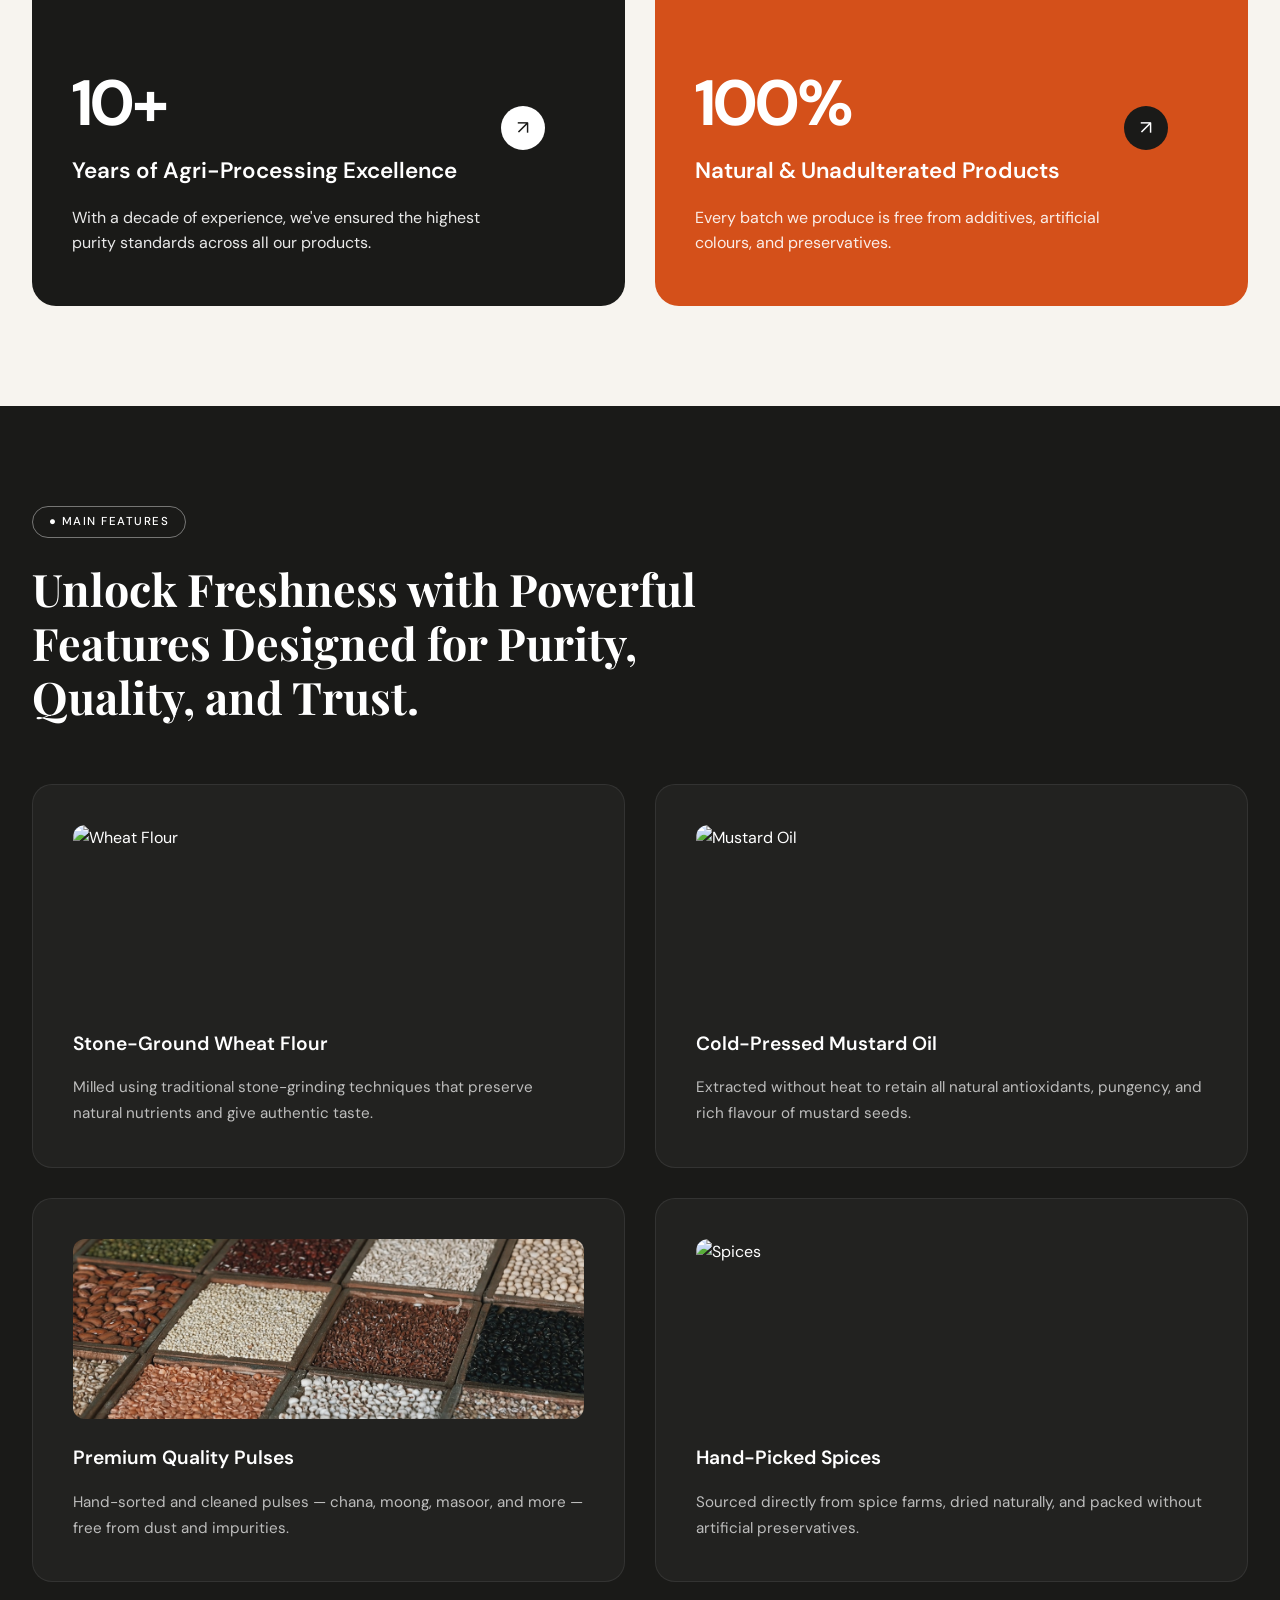
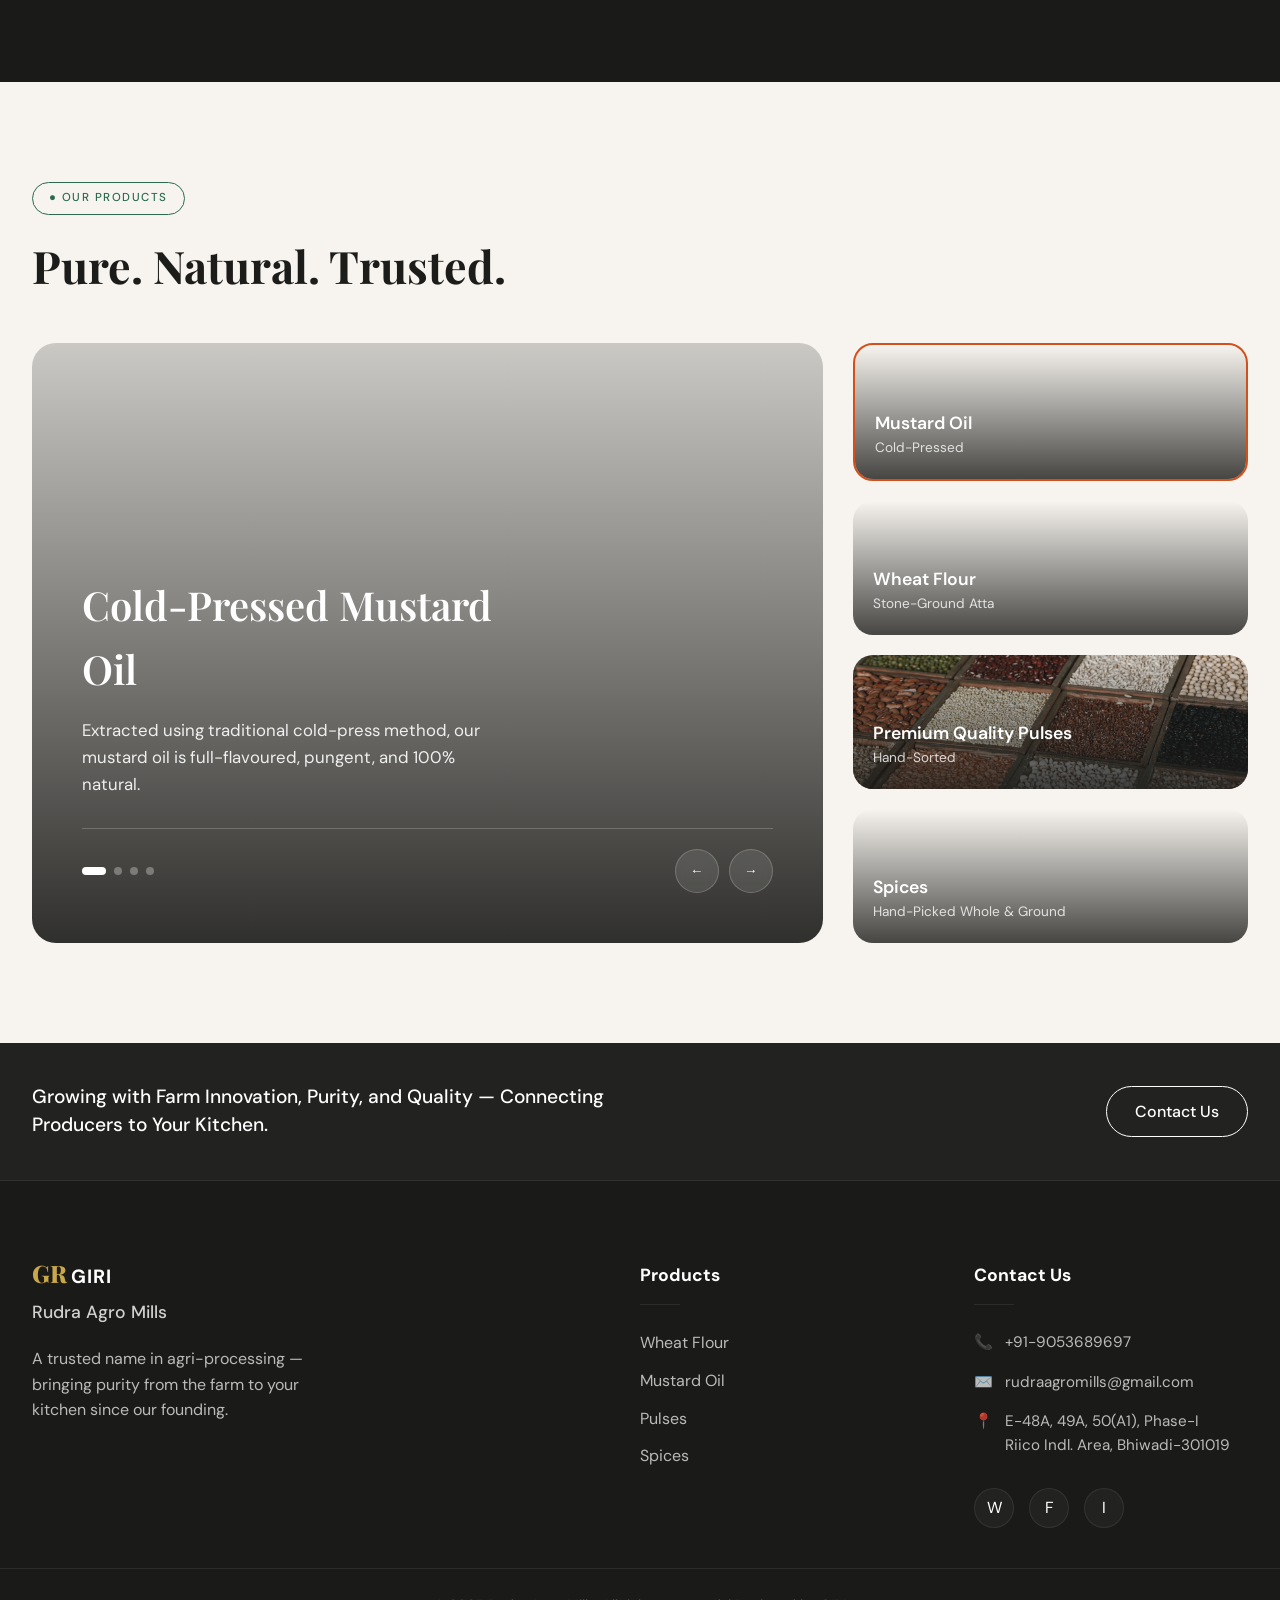
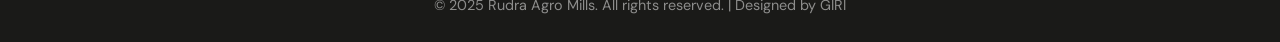
==== commit 4abfd881: "fixes ui" ====
--- a/index.html
+++ b/index.html
@@ -46,6 +46,7 @@
       </div>
     </div>
   </header>
+  <button class="mobile-close-btn" id="mobile-close-btn" aria-label="Close Menu">✕</button>
 
   <!-- Hero Section -->
   <section id="home" class="hero">
@@ -101,9 +102,6 @@
               <span class="pill-tag dark-text">Who We Are at GIRI</span>
             </div>
             <div class="about-right">
-              <blockquote class="large-quote">
-                With decades of tradition in agri-processing, we're committed to bringing the purest pulses, flour, mustard oil, and spices to households across India. Together, we're building trust — one grain at a time.
-              </blockquote>
               <p class="body-text">We are a Bhiwadi-based traditional agri-processing unit, dedicated to producing premium quality staples trusted by families everywhere.</p>
               <a href="#quality" class="btn-outline">Learn More</a>
             </div>
@@ -294,56 +292,6 @@
     </div>
   </section>
 
-  <!-- Testimonials Section -->
-  <section class="testimonials-section scroll-animate">
-    <div class="container">
-      <div class="test-header-row">
-        <span class="pill-tag dark-text">● Customer Stories</span>
-        <div class="test-controls">
-          <span class="test-counter" id="test-counter">1/4</span>
-          <button class="test-arr" id="prev-test">&larr;</button>
-          <button class="test-arr" id="next-test">&rarr;</button>
-        </div>
-      </div>
-
-      <div class="testimonial-content">
-        <blockquote class="test-quote" id="test-quote">
-          "Before switching to Rudra Agro Mills' products, I used to worry about adulteration. Now, the mustard oil I get from GIRI is pure, aromatic, and my family loves it."
-        </blockquote>
-      </div>
-
-      <div class="test-avatars">
-        <div class="avatar-wrap active" data-index="0">
-          <img src="https://i.pravatar.cc/80?img=1" alt="Customer 1">
-          <div class="avatar-info">
-            <div class="name">Priya S.</div>
-            <div class="role">Homemaker, Jaipur</div>
-          </div>
-        </div>
-        <div class="avatar-wrap" data-index="1">
-          <img src="https://i.pravatar.cc/80?img=11" alt="Customer 2">
-          <div class="avatar-info">
-            <div class="name">Ramesh T.</div>
-            <div class="role">Restaurant Owner, Delhi</div>
-          </div>
-        </div>
-        <div class="avatar-wrap" data-index="2">
-          <img src="https://i.pravatar.cc/80?img=5" alt="Customer 3">
-          <div class="avatar-info">
-            <div class="name">Sunita K.</div>
-            <div class="role">Nutritionist, Gurgaon</div>
-          </div>
-        </div>
-        <div class="avatar-wrap" data-index="3">
-          <img src="https://i.pravatar.cc/80?img=15" alt="Customer 4">
-          <div class="avatar-info">
-            <div class="name">Mohanlal G.</div>
-            <div class="role">Wholesale Buyer, Bhiwadi</div>
-          </div>
-        </div>
-      </div>
-    </div>
-  </section>
 
   <!-- Contact & Footer -->
   <footer id="contact">
--- a/style.css
+++ b/style.css
@@ -1090,44 +1090,183 @@
 }
 
 /* ==========================================================================
+   Mobile Menu Overlay
+   ========================================================================== */
+
+.nav-links.mobile-open {
+  display: flex !important;
+  flex-direction: column;
+  position: fixed;
+  inset: 0;
+  background: rgba(26, 26, 24, 0.97);
+  backdrop-filter: blur(20px);
+  -webkit-backdrop-filter: blur(20px);
+  z-index: 9999;
+  justify-content: center;
+  align-items: center;
+  gap: 30px;
+  padding: 2rem;
+  animation: fadeIn 0.3s ease;
+}
+
+.nav-links.mobile-open a {
+  font-size: 1.5rem;
+  font-weight: 600;
+  color: var(--white);
+  opacity: 1;
+  padding: 10px 0;
+}
+
+.nav-links.mobile-open a:hover,
+.nav-links.mobile-open a:active {
+  color: var(--primary);
+}
+
+.mobile-close-btn {
+  display: none;
+  position: fixed;
+  top: 20px;
+  right: 20px;
+  z-index: 10000;
+  background: transparent;
+  border: 1px solid rgba(255,255,255,0.3);
+  color: var(--white);
+  font-size: 1.5rem;
+  width: 44px;
+  height: 44px;
+  border-radius: 50%;
+  cursor: pointer;
+  align-items: center;
+  justify-content: center;
+  transition: var(--transition);
+}
+
+.mobile-close-btn.show {
+  display: flex;
+}
+
+.mobile-close-btn:hover {
+  background: var(--primary);
+  border-color: var(--primary);
+}
+
+/* ==========================================================================
    Responsive Breakpoints
    ========================================================================== */
 
+/* ---- Tablet ---- */
 @media (max-width: 1024px) {
-  h1 { font-size: 3.5rem; }
+  .container { padding: 0 1.5rem; }
+  h1 { font-size: 3rem; }
+
   .about-grid { grid-template-columns: 1fr; gap: 30px; }
-  .about-left { margin-bottom: 0; }
+  .large-quote { font-size: 1.8rem; }
+
   .products-layout { grid-template-columns: 1fr; height: auto; }
   .featured-product { min-height: 400px; }
   .product-thumbnails { flex-direction: row; }
   .thumb-card { height: 150px; }
+
   .footer-grid { grid-template-columns: 1fr 1fr; gap: 40px; }
 }
 
+/* ---- Mobile ---- */
 @media (max-width: 768px) {
-  section { padding: 60px 0; }
-  .hero { padding-top: 100px; }
-  .hero-content { flex-direction: column; text-align: center; }
+  html { font-size: 15px; }
+  section { padding: 50px 0; }
+  .container { padding: 0 1.25rem; }
+
+  /* -- Nav -- */
+  .nav-links { display: none; }
+  .nav-phone { display: none; }
+  .nav-actions .btn-quote { display: none; }
+  .mobile-menu-btn { display: flex; }
+  .navbar { padding: 14px 0; }
+  .navbar.scrolled { padding: 10px 0; }
+
+  /* -- Hero -- */
+  .hero { padding-top: 80px; min-height: auto; padding-bottom: 40px; }
+  .hero-content { flex-direction: column; text-align: center; gap: 30px; }
   .hero-left, .hero-right { width: 100%; }
-  .hero-left p { margin: 0 auto 2.5rem; }
-  .mission-card { margin-top: 40px; text-align: left; }
-  
-  .nav-links, .nav-phone, .btn-quote { display: none; }
-  .mobile-menu-btn { display: flex; }
-  
-  .quick-stats-bar { position: relative; transform: none; flex-wrap: wrap; gap: 10px; margin-top: 40px; background: transparent; padding: 0 2rem; }
-  .stat-chip { width: 100%; text-align: center; }
-  .about-section { padding-top: 60px; }
-  
+  .hero-left h1 { font-size: 2.2rem; }
+  .hero-left p { margin: 0 auto 2rem; font-size: 1rem; max-width: 100%; }
+  .hero-cta { margin: 0 auto; }
+  .mission-card { text-align: left; padding: 2rem; }
+  .mission-card:hover { transform: none; }
+
+  .quick-stats-bar {
+    position: relative;
+    transform: none;
+    flex-direction: column;
+    gap: 10px;
+    margin-top: 30px;
+    background: transparent;
+    padding: 0 1.25rem;
+  }
+  .stat-chip { width: 100%; text-align: center; padding: 12px 20px; }
+
+  /* -- About -- */
+  .about-section { padding-top: 50px; }
+  .tab-row { gap: 10px; margin-bottom: 40px; }
+  .tab-btn { padding: 10px 20px; font-size: 0.85rem; }
+  .about-grid { grid-template-columns: 1fr; gap: 20px; }
+  .large-quote { font-size: 1.5rem; }
+  .about-right .body-text { font-size: 1rem; }
+
+  /* -- Stats -- */
   .stats-grid { grid-template-columns: 1fr; }
+  .stat-card { min-height: 280px; padding: 35px 30px; border-radius: 20px; }
+  .stat-card h2 { font-size: 3rem; }
+  .stat-card h3 { font-size: 1.2rem; }
+  .stat-arrow { top: 25px; right: 25px; width: 38px; height: 38px; }
+
+  /* -- Features -- */
   .features-grid { grid-template-columns: 1fr; }
-  
-  .product-thumbnails { flex-direction: column; }
-  .thumb-card { height: 120px; }
-  
-  .test-quote { font-size: 1.5rem; }
-  .test-avatars { flex-wrap: wrap; }
-  
+  .features-header h2 { font-size: 1.6rem; }
+  .feature-card { padding: 30px; }
+  .feature-img-wrap { height: 160px; }
+
+  /* -- Products -- */
+  .products-layout { grid-template-columns: 1fr; height: auto; gap: 20px; }
+  .featured-product { min-height: 350px; padding: 30px; }
+  .featured-content { max-width: 100%; margin-bottom: 20px; }
+  .featured-content h3 { font-size: 1.8rem; }
+  .product-thumbnails { flex-direction: row; flex-wrap: wrap; }
+  .thumb-card { height: 120px; flex: 1 1 calc(50% - 10px); min-width: calc(50% - 10px); border-radius: 16px; }
+
+  /* -- Testimonials -- */
+  .test-header-row { flex-direction: column; align-items: flex-start; gap: 20px; margin-bottom: 40px; }
+  .test-quote { font-size: 1.3rem; }
+  .testimonial-content { margin: 0 auto 40px; }
+  .test-avatars { flex-wrap: wrap; gap: 12px; justify-content: center; }
+  .avatar-wrap { padding: 6px 12px 6px 6px; }
+  .avatar-wrap img { width: 42px; height: 42px; }
+  .avatar-info .name { font-size: 0.8rem; }
+  .avatar-info .role { font-size: 0.7rem; }
+
+  /* -- Footer -- */
+  .footer-strip { padding: 30px 0; }
   .strip-content { flex-direction: column; text-align: center; gap: 20px; }
-  .footer-grid { grid-template-columns: 1fr; }
-}
+  .strip-text { font-size: 1rem; }
+  .main-footer { padding: 50px 0 30px; }
+  .footer-grid { grid-template-columns: 1fr; gap: 40px; }
+  .brand-col p { max-width: 100%; }
+  .footer-bottom { padding: 20px 0; font-size: 0.8rem; }
+}
+
+/* ---- Small Mobile ---- */
+@media (max-width: 480px) {
+  html { font-size: 14px; }
+  .hero-left h1 { font-size: 1.9rem; }
+  .mission-card { padding: 1.5rem; }
+  .pill-tag { font-size: 0.65rem; padding: 5px 12px; }
+  .btn-primary { padding: 12px 24px; font-size: 0.9rem; }
+  .stat-card { min-height: 240px; padding: 28px 24px; }
+  .stat-card h2 { font-size: 2.5rem; }
+  .featured-product { min-height: 300px; padding: 24px; }
+  .featured-content h3 { font-size: 1.5rem; }
+  .thumb-card { flex: 1 1 100%; min-width: 100%; }
+  .test-quote { font-size: 1.1rem; }
+  .tab-btn { padding: 8px 16px; font-size: 0.8rem; }
+  .large-quote { font-size: 1.3rem; }
+}
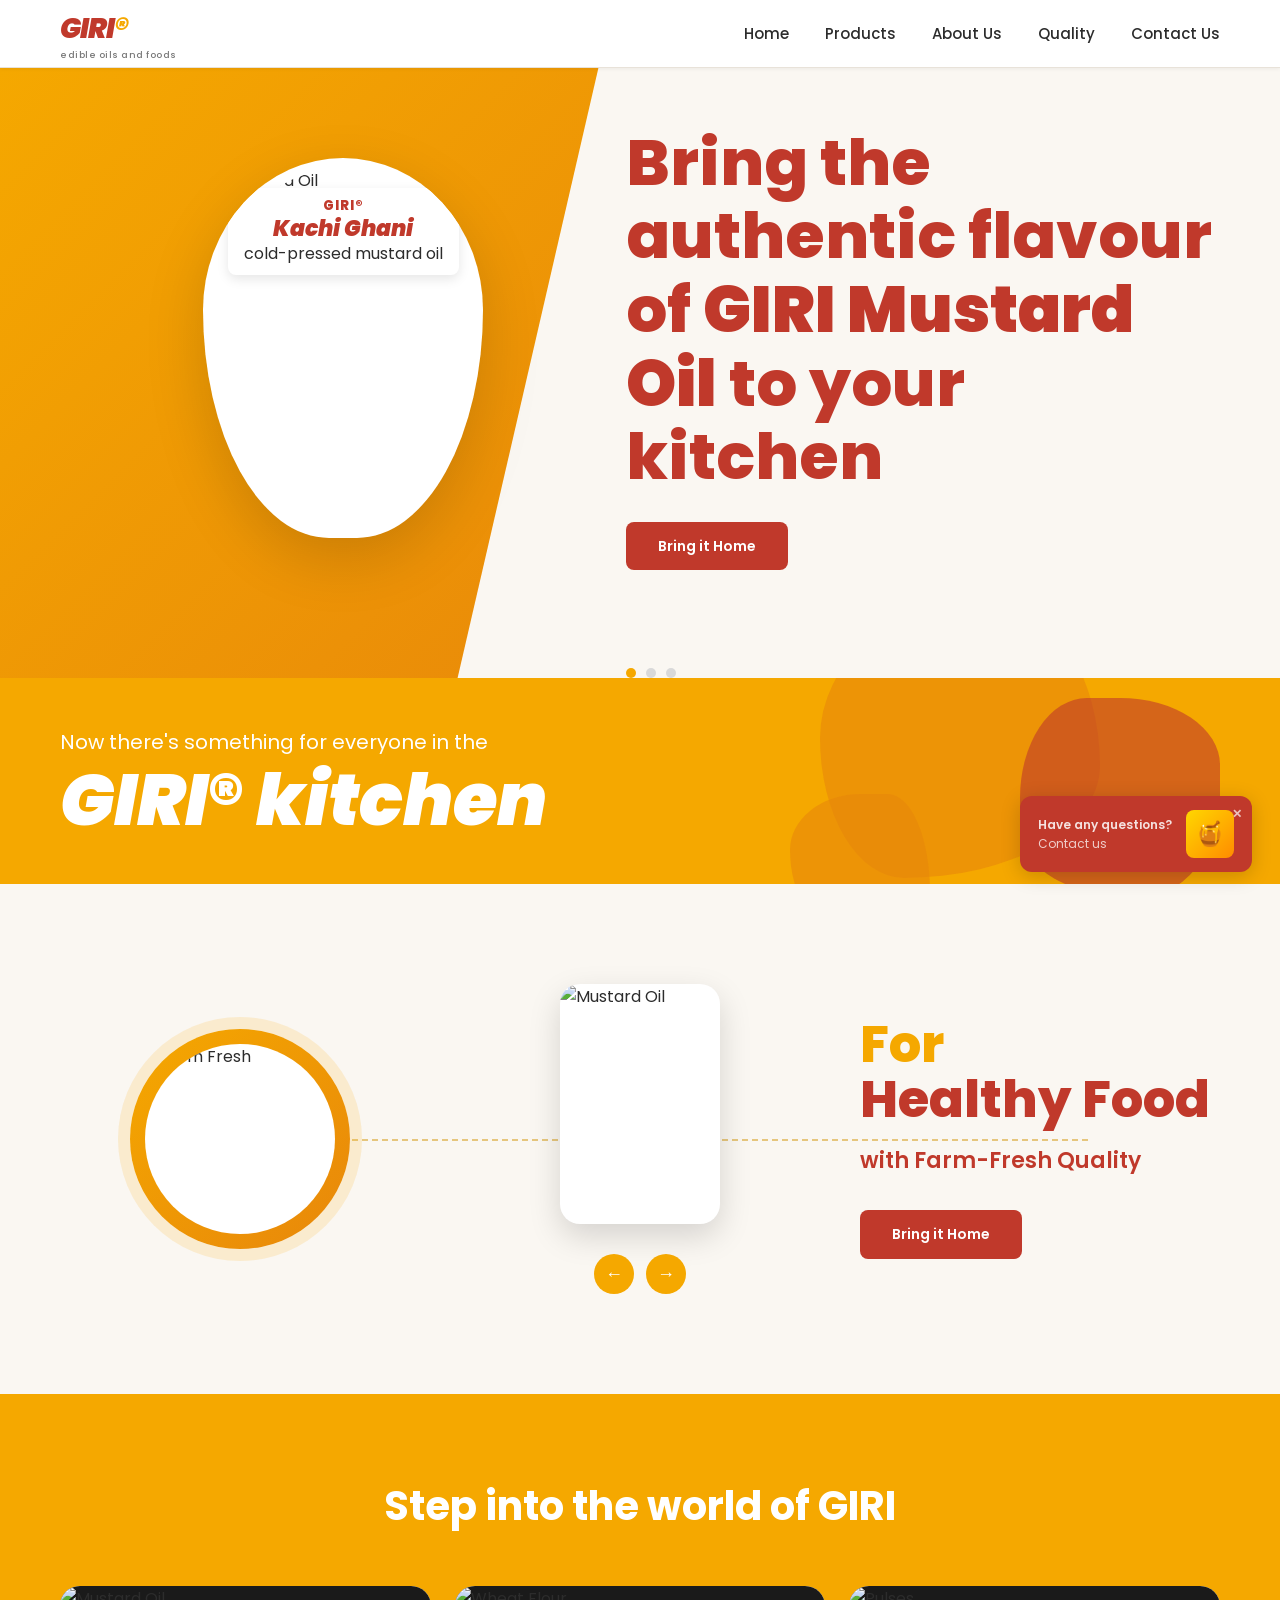
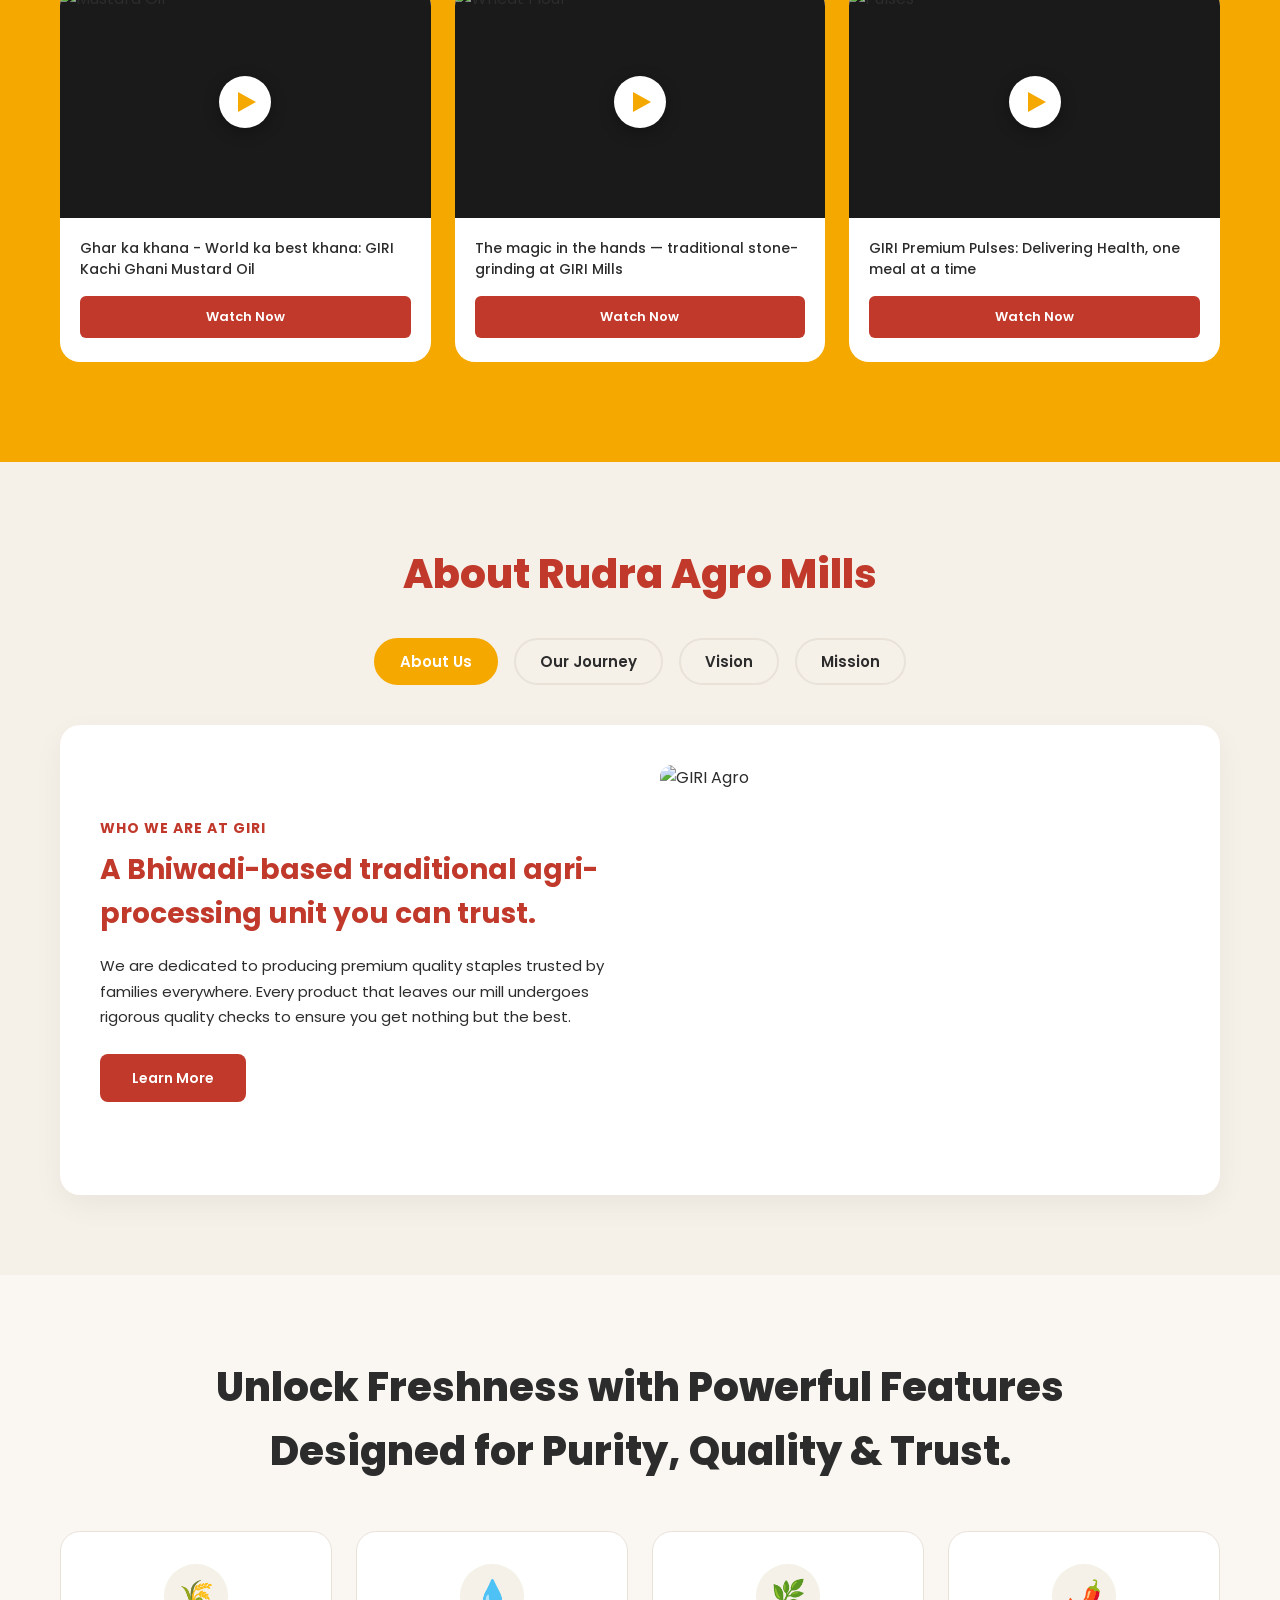
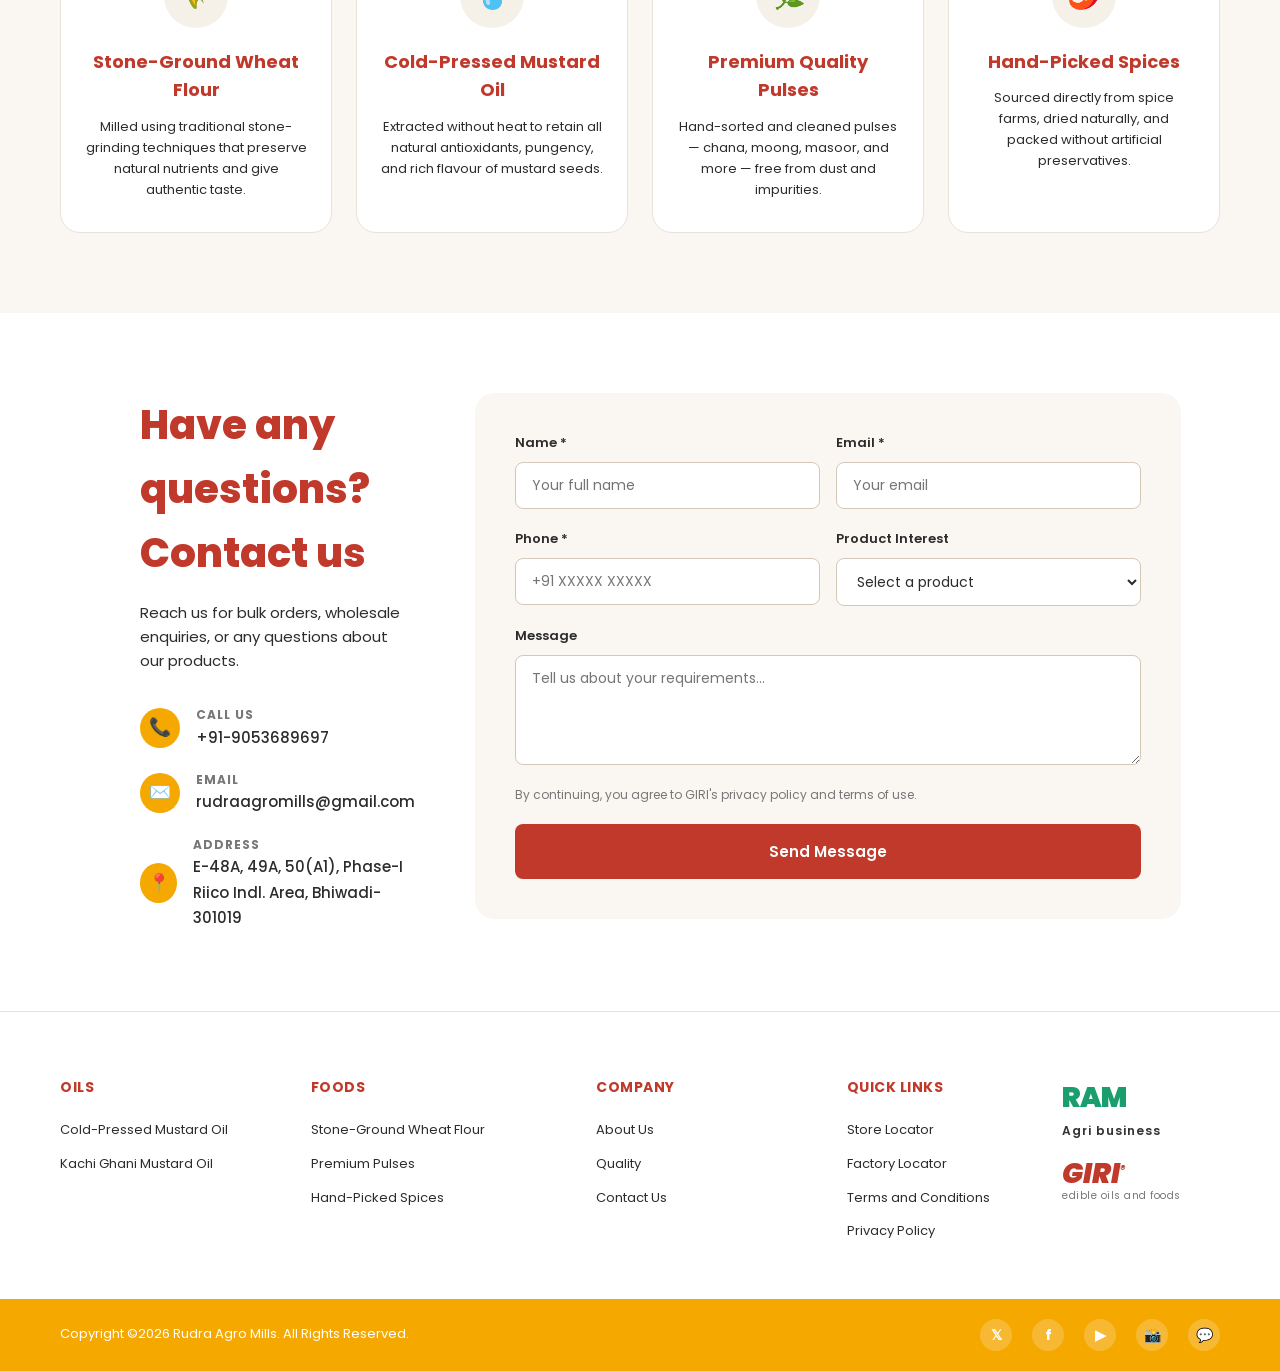
==== commit 912bb7f5: "new ui changes" ====
--- a/index.html
+++ b/index.html
@@ -1,359 +1,465 @@
 <!DOCTYPE html>
 <html lang="en">
 <head>
-  <meta charset="UTF-8">
-  <meta name="viewport" content="width=device-width, initial-scale=1.0">
-  <title>GIRI | Rudra Agro Mills — Pure Pulses, Flour, Mustard Oil & Spices</title>
-  <meta name="description" content="Rudra Agro Mills offers 100% natural stone-ground wheat flour, cold-pressed mustard oil, premium pulses, and hand-picked spices. Based in Bhiwadi, Rajasthan.">
-  <meta name="keywords" content="Rudra Agro Mills, GIRI, wheat flour, mustard oil, pulses, spices, Bhiwadi, natural, pure, agro">
-
-  <!-- Open Graph -->
-  <meta property="og:title" content="GIRI | Rudra Agro Mills">
-  <meta property="og:description" content="Pure. Natural. Trusted. Agri products from Bhiwadi, Rajasthan.">
-  <meta property="og:type" content="website">
-
-  <!-- Fonts -->
-  <link rel="preconnect" href="https://fonts.googleapis.com">
-  <link rel="preconnect" href="https://fonts.gstatic.com" crossorigin>
-  <link href="https://fonts.googleapis.com/css2?family=DM+Sans:ital,opsz,wght@0,9..40,100..1000;1,9..40,100..1000&family=Playfair+Display:ital,wght@0,400..900;1,400..900&display=swap" rel="stylesheet">
-  
-  <link rel="stylesheet" href="style.css">
+<meta charset="UTF-8">
+<meta name="viewport" content="width=device-width, initial-scale=1.0">
+<title>GIRI | Rudra Agro Mills — Pure Pulses, Flour, Mustard Oil & Spices</title>
+<meta name="description" content="Rudra Agro Mills offers 100% natural stone-ground wheat flour, cold-pressed mustard oil, premium pulses, and hand-picked spices. Based in Bhiwadi, Rajasthan.">
+<link href="https://fonts.googleapis.com/css2?family=Poppins:wght@400;500;600;700;800;900&display=swap" rel="stylesheet">
+<link rel="stylesheet" href="style.css">
 </head>
 <body>
 
-  <!-- Navigation Bar -->
-  <header class="navbar" id="navbar">
-    <div class="nav-container">
-      <a href="#" class="brand-logo">
-        <span class="logo-monogram">GR</span>
-        <span class="logo-text">GIRI</span>
-      </a>
-      <nav class="nav-links">
-        <a href="#home">Home</a>
-        <a href="#products">Products</a>
-        <a href="#about">About Us</a>
-        <a href="#quality">Quality</a>
-        <a href="#contact">Contact</a>
-      </nav>
-      <div class="nav-actions">
-        <span class="nav-phone">+91-9053689697</span>
-        <a href="https://wa.me/919053689697" class="btn-primary btn-quote">Get Quote</a>
-        <button class="mobile-menu-btn" aria-label="Toggle Menu">
-          <span></span>
-          <span></span>
-          <span></span>
-        </button>
-      </div>
-    </div>
-  </header>
-  <button class="mobile-close-btn" id="mobile-close-btn" aria-label="Close Menu">✕</button>
-
-  <!-- Hero Section -->
-  <section id="home" class="hero">
-    <div class="hero-bg"></div>
-    <div class="hero-overlay"></div>
-    <div class="container hero-content">
-      <div class="hero-left">
-        <div class="fade-in-up staggered-1">
-          <span class="pill-tag light">Traditional Indian Agri Brand</span>
-        </div>
-        <h1 class="fade-in-up staggered-2">Bringing Quality &<br>Purity to Every<br>Indian Kitchen.</h1>
-        <p class="fade-in-up staggered-3">From premium pulses to stone-ground wheat flour, cold-pressed mustard oil, and hand-picked spices — Rudra Agro Mills delivers farm-fresh goodness straight to your door.</p>
-        <div class="fade-in-up staggered-4">
-          <a href="#products" class="btn-primary hero-cta">
-            Explore Products
-            <span class="arrow-circle">→</span>
-          </a>
-        </div>
-      </div>
-      <div class="hero-right fade-in-up staggered-5">
-        <div class="glass-card mission-card">
-          <h3>Our Mission</h3>
-          <hr>
-          <p>To deliver unadulterated, farm-fresh agricultural products that bring health and trust to every Indian household — rooted in quality since inception.</p>
-          <a href="#about" class="text-link">Learn More &rarr;</a>
-        </div>
-      </div>
-    </div>
-    
-    <!-- Quick Stats Overlapping Bottom -->
-    <div class="quick-stats-bar">
-      <div class="stat-chip">🌾 4+ Products</div>
-      <div class="stat-chip">✅ 100% Pure & Natural</div>
-      <div class="stat-chip">📍 Bhiwadi, Rajasthan</div>
-    </div>
-  </section>
-
-  <!-- About / Tab Section -->
-  <section id="about" class="about-section scroll-animate">
-    <div class="container">
-      <div class="tab-row">
-        <button class="tab-btn active" data-tab="about">About Us</button>
-        <button class="tab-btn" data-tab="journey">Our Journey</button>
-        <button class="tab-btn" data-tab="vision">Vision</button>
-        <button class="tab-btn" data-tab="mission">Mission</button>
-      </div>
-
-      <div class="tab-content-area">
-        <!-- About Content -->
-        <div class="tab-pane active" id="tab-about">
-          <div class="about-grid">
-            <div class="about-left">
-              <span class="pill-tag dark-text">Who We Are at GIRI</span>
+<!-- ── NAVBAR ── -->
+<nav class="navbar" id="navbar">
+  <a href="#" class="navbar-logo">
+    GIRI<span>®</span>
+    <sub>edible oils and foods</sub>
+  </a>
+  <ul class="navbar-nav">
+    <li><a href="#home">Home</a></li>
+    <li><a href="#products">Products</a></li>
+    <li><a href="#about">About Us</a></li>
+    <li><a href="#quality">Quality</a></li>
+    <li><a href="#contact">Contact Us</a></li>
+  </ul>
+  <button class="mobile-menu-btn" id="mobile-menu-btn">
+    <span></span><span></span><span></span>
+  </button>
+</nav>
+
+<!-- ── HERO ── -->
+<section id="home" class="hero">
+  <div class="hero-bg-shape"></div>
+  <div class="hero-slider-wrap">
+    
+    <!-- Slide 1 -->
+    <div class="hero-slide active">
+      <div class="hero-content">
+        <div class="hero-product">
+          <div class="hero-product-visual">
+            <div class="product-badge-overlay">
+              <div class="product-label">GIRI®</div>
+              <div class="product-name">Kachi Ghani</div>
+              <div class="product-sub">cold-pressed mustard oil</div>
             </div>
-            <div class="about-right">
-              <p class="body-text">We are a Bhiwadi-based traditional agri-processing unit, dedicated to producing premium quality staples trusted by families everywhere.</p>
-              <a href="#quality" class="btn-outline">Learn More</a>
+            <img src="https://images.unsplash.com/photo-1474979266404-7eaacbcd87c5?q=80&w=600&auto=format&fit=crop" alt="Mustard Oil">
+          </div>
+        </div>
+        <div class="hero-copy">
+          <h1>Bring the authentic flavour of <em>GIRI Mustard Oil</em> to your kitchen</h1>
+          <a href="#products" class="btn-primary">Bring it Home</a>
+        </div>
+      </div>
+    </div>
+
+    <!-- Slide 2 -->
+    <div class="hero-slide">
+      <div class="hero-content">
+        <div class="hero-product">
+          <div class="hero-product-visual">
+            <div class="product-badge-overlay">
+              <div class="product-label">GIRI®</div>
+              <div class="product-name">Chakki Fresh</div>
+              <div class="product-sub">stone-ground wheat flour</div>
             </div>
-          </div>
-        </div>
-
-        <!-- Journey Content -->
-        <div class="tab-pane" id="tab-journey">
-          <div class="about-grid">
-            <div class="about-left">
-              <span class="pill-tag dark-text">Rooted in Tradition</span>
+            <img src="https://images.unsplash.com/photo-1509440159596-0249088772ff?q=80&w=600&auto=format&fit=crop" alt="Wheat Flour">
+          </div>
+        </div>
+        <div class="hero-copy">
+          <h1>Nourish every meal with <em>GIRI Stone-Ground Atta</em> — pure and natural</h1>
+          <a href="#products" class="btn-primary">Bring it Home</a>
+        </div>
+      </div>
+    </div>
+
+    <!-- Slide 3 -->
+    <div class="hero-slide">
+      <div class="hero-content">
+        <div class="hero-product">
+          <div class="hero-product-visual">
+            <div class="product-badge-overlay">
+              <div class="product-label">GIRI®</div>
+              <div class="product-name">Premium</div>
+              <div class="product-sub">hand-sorted pulses</div>
             </div>
-            <div class="about-right">
-              <blockquote class="large-quote">
-                Started as a small traditional mill, we have steadily grown our operations and reach to serve pan-India while maintaining our strict quality standards.
-              </blockquote>
-              <p class="body-text">Our journey is paved with hard work, a commitment to natural processes, and an unwavering focus on consumer health.</p>
-              <a href="#quality" class="btn-outline">Learn More</a>
-            </div>
-          </div>
-        </div>
-
-        <!-- Vision Content -->
-        <div class="tab-pane" id="tab-vision">
-          <div class="about-grid">
-            <div class="about-left">
-              <span class="pill-tag dark-text">A Healthier India</span>
-            </div>
-            <div class="about-right">
-              <blockquote class="large-quote">
-                Our vision is to make pure, unadulterated food accessible to every household, enriching lives with the natural goodness of the earth.
-              </blockquote>
-              <p class="body-text">We believe that healthy food should not be a luxury, but a staple right for every family across the nation.</p>
-              <a href="#quality" class="btn-outline">Learn More</a>
-            </div>
-          </div>
-        </div>
-
-        <!-- Mission Content -->
-        <div class="tab-pane" id="tab-mission">
-          <div class="about-grid">
-            <div class="about-left">
-              <span class="pill-tag dark-text">Quality at Every Step</span>
-            </div>
-            <div class="about-right">
-              <blockquote class="large-quote">
-                To implement stringent quality checks, ensure zero adulteration, and maintain a seamless farm-to-table process for every product we deliver.
-              </blockquote>
-              <p class="body-text">We work closely with farmers to source the best raw materials, processing them with care to preserve their nutritional integrity.</p>
-              <a href="#quality" class="btn-outline">Learn More</a>
-            </div>
-          </div>
-        </div>
-      </div>
-    </div>
-  </section>
-
-  <!-- Stats Banner -->
-  <section class="stats-banner scroll-animate">
-    <div class="container stats-grid">
-      <div class="stat-card dark-stat-card">
-        <div class="stat-img-bg"></div>
-        <div class="stat-content">
-          <h2>10+</h2>
-          <h3>Years of Agri-Processing Excellence</h3>
-          <p>With a decade of experience, we've ensured the highest purity standards across all our products.</p>
-          <div class="stat-arrow">↗</div>
-        </div>
-      </div>
-      <div class="stat-card orange-stat-card">
-        <div class="stat-content">
-          <h2>100%</h2>
-          <h3>Natural & Unadulterated Products</h3>
-          <p>Every batch we produce is free from additives, artificial colours, and preservatives.</p>
-          <div class="stat-arrow">↗</div>
-        </div>
-      </div>
-    </div>
-  </section>
-
-  <!-- Features Section -->
-  <section id="quality" class="features-section scroll-animate">
-    <div class="container">
-      <div class="features-header">
-        <span class="pill-tag light">● Main Features</span>
-        <h2>Unlock Freshness with Powerful<br>Features Designed for Purity,<br>Quality, and Trust.</h2>
-      </div>
-      
-      <div class="features-grid">
-        <!-- Feature 1 -->
-        <div class="feature-card">
-          <div class="feature-img-wrap">
-            <img src="https://images.unsplash.com/photo-1509440159596-0249088772ff?q=80&w=600&auto=format&fit=crop" alt="Wheat Flour">
-          </div>
-          <h3>Stone-Ground Wheat Flour</h3>
-          <p>Milled using traditional stone-grinding techniques that preserve natural nutrients and give authentic taste.</p>
-        </div>
-        <!-- Feature 2 -->
-        <div class="feature-card">
-          <div class="feature-img-wrap">
-            <img src="https://images.unsplash.com/photo-1474979266404-7eaacbcd87c5?q=80&w=600&auto=format&fit=crop" alt="Mustard Oil">
-          </div>
-          <h3>Cold-Pressed Mustard Oil</h3>
-          <p>Extracted without heat to retain all natural antioxidants, pungency, and rich flavour of mustard seeds.</p>
-        </div>
-        <!-- Feature 3 -->
-        <div class="feature-card">
-          <div class="feature-img-wrap">
-            <img src="assets/images/pulses.jpg" alt="Pulses" loading="lazy">
-          </div>
-          <h3>Premium Quality Pulses</h3>
-          <p>Hand-sorted and cleaned pulses — chana, moong, masoor, and more — free from dust and impurities.</p>
-        </div>
-        <!-- Feature 4 -->
-        <div class="feature-card">
-          <div class="feature-img-wrap">
-            <img src="https://images.unsplash.com/photo-1596040033229-a9821ebd058d?q=80&w=600&auto=format&fit=crop" alt="Spices">
-          </div>
-          <h3>Hand-Picked Spices</h3>
-          <p>Sourced directly from spice farms, dried naturally, and packed without artificial preservatives.</p>
-        </div>
-      </div>
-    </div>
-  </section>
-
-  <!-- Products Section -->
-  <section id="products" class="products-section scroll-animate">
-    <div class="container">
-      <div class="products-header">
-        <span class="pill-tag dark-text">● Our Products</span>
-        <h2>Pure. Natural. Trusted.</h2>
-      </div>
-
-      <div class="products-layout">
-        <!-- Large Featured Product (Carousel Item) -->
-        <div class="featured-product" id="featured-product">
-          <div class="featured-bg" style="background-image: url('https://images.unsplash.com/photo-1474979266404-7eaacbcd87c5?q=80&w=1500&auto=format&fit=crop');"></div>
-          <div class="featured-content">
-            <h3 id="feat-title">Cold-Pressed Mustard Oil</h3>
-            <p id="feat-desc">Extracted using traditional cold-press method, our mustard oil is full-flavoured, pungent, and 100% natural.</p>
-          </div>
-          <div class="carousel-controls">
-            <div class="carousel-dots" id="carousel-dots">
-              <span class="dot active" data-index="0"></span>
-              <span class="dot" data-index="1"></span>
-              <span class="dot" data-index="2"></span>
-              <span class="dot" data-index="3"></span>
-            </div>
-            <div class="carousel-arrows">
-              <button class="arr-btn" id="prev-prod">&larr;</button>
-              <button class="arr-btn" id="next-prod">&rarr;</button>
-            </div>
-          </div>
-        </div>
-
-        <!-- Thumbnails Column -->
-        <div class="product-thumbnails">
-          <div class="thumb-card active" data-index="0">
-            <div class="thumb-img" style="background-image: url('https://images.unsplash.com/photo-1474979266404-7eaacbcd87c5?q=80&w=600&auto=format&fit=crop');"></div>
-            <div class="thumb-info">
-              <h4>Mustard Oil</h4>
-              <p>Cold-Pressed</p>
-            </div>
-          </div>
-          <div class="thumb-card" data-index="1">
-            <div class="thumb-img" style="background-image: url('https://images.unsplash.com/photo-1509440159596-0249088772ff?q=80&w=1472&auto=format&fit=crop');"></div>
-            <div class="thumb-info">
-              <h4>Wheat Flour</h4>
-              <p>Stone-Ground Atta</p>
-            </div>
-          </div>
-          <div class="thumb-card" data-index="2">
-            <div class="thumb-img" style="background-image: url('assets/images/pulses.jpg');"></div>
-            <div class="thumb-info">
-              <h4>Premium Quality Pulses</h4>
-              <p>Hand-Sorted</p>
-            </div>
-          </div>
-          <div class="thumb-card" data-index="3">
-            <div class="thumb-img" style="background-image: url('https://images.unsplash.com/photo-1596040033229-a9821ebd058d?q=80&w=1470&auto=format&fit=crop');"></div>
-            <div class="thumb-info">
-              <h4>Spices</h4>
-              <p>Hand-Picked Whole & Ground</p>
-            </div>
-          </div>
-        </div>
-      </div>
-    </div>
-  </section>
-
-
-  <!-- Contact & Footer -->
-  <footer id="contact">
-    <!-- Top Strip -->
-    <div class="footer-strip">
-      <div class="container strip-content">
-        <h3 class="strip-text">Growing with Farm Innovation, Purity, and Quality — Connecting Producers to Your Kitchen.</h3>
-        <a href="https://wa.me/919053689697" class="btn-outline white-btn">Contact Us</a>
-      </div>
-    </div>
-
-    <!-- Main Footer -->
-    <div class="main-footer">
-      <div class="container footer-grid">
-        <!-- Col 1 -->
-        <div class="footer-col brand-col">
-          <div class="footer-logo">
-            <span class="logo-monogram gold">GR</span>
-            <span class="logo-text white">GIRI</span>
-            <div class="company-name">Rudra Agro Mills</div>
-          </div>
-          <p>A trusted name in agri-processing — bringing purity from the farm to your kitchen since our founding.</p>
-        </div>
-
-        <!-- Col 2 -->
-        <div class="footer-col links-col">
-          <h4>Products</h4>
-          <hr class="footer-hr">
-          <ul>
-            <li><a href="#products">Wheat Flour</a></li>
-            <li><a href="#products">Mustard Oil</a></li>
-            <li><a href="#products">Pulses</a></li>
-            <li><a href="#products">Spices</a></li>
-          </ul>
-        </div>
-
-        <!-- Col 3 -->
-        <div class="footer-col contact-col">
-          <h4>Contact Us</h4>
-          <hr class="footer-hr">
-          <ul class="contact-list">
-            <li><span>📞</span> +91-9053689697</li>
-            <li><span>✉️</span> rudraagromills@gmail.com</li>
-            <li><span>📍</span> E-48A, 49A, 50(A1), Phase-I<br>Riico Indl. Area, Bhiwadi-301019</li>
-          </ul>
-          <div class="social-links">
-            <a href="https://wa.me/919053689697" aria-label="WhatsApp">W</a>
-            <a href="#" aria-label="Facebook">F</a>
-            <a href="#" aria-label="Instagram">I</a>
-          </div>
-        </div>
-      </div>
-    </div>
-
-    <!-- Bottom Bar -->
-    <div class="footer-bottom">
-      <div class="container">
-        <p>© 2025 Rudra Agro Mills. All rights reserved. | Designed by GIRI</p>
-      </div>
-    </div>
-  </footer>
-
-  <script src="script.js"></script>
+            <img src="https://images.unsplash.com/photo-1603833665858-e61d17a86224?q=80&w=600&auto=format&fit=crop" alt="Pulses">
+          </div>
+        </div>
+        <div class="hero-copy">
+          <h1>Wholesome goodness in every bite with <em>GIRI Premium Pulses</em></h1>
+          <a href="#products" class="btn-primary">Bring it Home</a>
+        </div>
+      </div>
+    </div>
+
+  </div>
+  
+  <div class="hero-content" style="min-height:auto; padding-top:0;">
+    <div class="hero-product"></div>
+    <div class="hero-copy" style="padding:0;">
+      <div class="hero-carousel-dots">
+        <div class="dot active"></div>
+        <div class="dot"></div>
+        <div class="dot"></div>
+      </div>
+    </div>
+  </div>
+</section>
+
+<!-- ── AMBER BANNER ── -->
+<section class="amber-banner">
+  <div class="blob blob-1"></div>
+  <div class="blob blob-2"></div>
+  <div class="blob blob-3"></div>
+  <div class="amber-banner-content">
+    <p>Now there's something for everyone in the</p>
+    <h2>GIRI<em>®</em> kitchen</h2>
+  </div>
+</section>
+
+<!-- ── PRODUCT SHOWCASE ── -->
+<section id="products" class="product-section">
+  <div class="guide-path"></div>
+  <div class="product-slider">
+    
+    <!-- Slide 1 -->
+    <div class="product-slide active">
+      <div style="display:flex; justify-content:center; z-index:1;">
+        <div class="food-circle">
+          <div class="food-inner"><img src="https://images.unsplash.com/photo-1574943320219-553eb213f72d?q=80&w=600&auto=format&fit=crop" alt="Farm Fresh"></div>
+        </div>
+      </div>
+      <div class="product-bottle">
+        <div class="bottle-visual"><img src="https://images.unsplash.com/photo-1474979266404-7eaacbcd87c5?q=80&w=600&auto=format&fit=crop" alt="Mustard Oil"></div>
+        <div class="carousel-arrows">
+          <button class="arrow-btn prev-btn">&#8592;</button>
+          <button class="arrow-btn next-btn">&#8594;</button>
+        </div>
+      </div>
+      <div class="product-copy">
+        <div class="for-label">For</div>
+        <div class="main-heading">Healthy Food</div>
+        <div class="sub-heading">with Farm-Fresh Quality</div>
+        <a href="#contact" class="btn-primary">Bring it Home</a>
+      </div>
+    </div>
+
+    <!-- Slide 2 -->
+    <div class="product-slide">
+      <div style="display:flex; justify-content:center; z-index:1;">
+        <div class="food-circle">
+          <div class="food-inner"><img src="https://images.unsplash.com/photo-1596040033229-a9821ebd058d?q=80&w=600&auto=format&fit=crop" alt="Spices"></div>
+        </div>
+      </div>
+      <div class="product-bottle">
+        <div class="bottle-visual"><img src="https://images.unsplash.com/photo-1509440159596-0249088772ff?q=80&w=600&auto=format&fit=crop" alt="Wheat Flour"></div>
+        <div class="carousel-arrows">
+          <button class="arrow-btn prev-btn">&#8592;</button>
+          <button class="arrow-btn next-btn">&#8594;</button>
+        </div>
+      </div>
+      <div class="product-copy">
+        <div class="for-label">For</div>
+        <div class="main-heading">New Flavours</div>
+        <div class="sub-heading">to Nourish your Parivaar</div>
+        <a href="#contact" class="btn-primary">Bring it Home</a>
+      </div>
+    </div>
+
+    <!-- Slide 3 -->
+    <div class="product-slide">
+      <div style="display:flex; justify-content:center; z-index:1;">
+        <div class="food-circle">
+          <div class="food-inner"><img src="https://images.unsplash.com/photo-1509440159596-0249088772ff?q=80&w=600&auto=format&fit=crop" alt="Wheat"></div>
+        </div>
+      </div>
+      <div class="product-bottle">
+        <div class="bottle-visual"><img src="https://images.unsplash.com/photo-1603833665858-e61d17a86224?q=80&w=600&auto=format&fit=crop" alt="Pulses"></div>
+        <div class="carousel-arrows">
+          <button class="arrow-btn prev-btn">&#8592;</button>
+          <button class="arrow-btn next-btn">&#8594;</button>
+        </div>
+      </div>
+      <div class="product-copy">
+        <div class="for-label">For</div>
+        <div class="main-heading">Food that<br>Nourishes</div>
+        <div class="sub-heading">Aapki Har Lifestyle Problem</div>
+        <a href="#contact" class="btn-primary">Bring it Home</a>
+      </div>
+    </div>
+
+  </div>
+</section>
+
+<!-- ── VIDEO SECTION (WORLD OF GIRI) ── -->
+<section class="video-section">
+  <h2 class="section-title">Step into the world of GIRI</h2>
+  <div class="video-grid">
+    
+    <div class="video-card">
+      <div class="video-thumb">
+        <img src="https://images.unsplash.com/photo-1474979266404-7eaacbcd87c5?q=80&w=600&auto=format&fit=crop" alt="Mustard Oil">
+        <div class="play-btn"><div class="play-icon"></div></div>
+      </div>
+      <div class="video-body">
+        <p class="video-title">Ghar ka khana - World ka best khana: GIRI Kachi Ghani Mustard Oil</p>
+        <button class="btn-watch">Watch Now</button>
+      </div>
+    </div>
+
+    <div class="video-card">
+      <div class="video-thumb">
+        <img src="https://images.unsplash.com/photo-1509440159596-0249088772ff?q=80&w=600&auto=format&fit=crop" alt="Wheat Flour">
+        <div class="play-btn"><div class="play-icon"></div></div>
+      </div>
+      <div class="video-body">
+        <p class="video-title">The magic in the hands — traditional stone-grinding at GIRI Mills</p>
+        <button class="btn-watch">Watch Now</button>
+      </div>
+    </div>
+
+    <div class="video-card">
+      <div class="video-thumb">
+        <img src="https://images.unsplash.com/photo-1603833665858-e61d17a86224?q=80&w=600&auto=format&fit=crop" alt="Pulses">
+        <div class="play-btn"><div class="play-icon"></div></div>
+      </div>
+      <div class="video-body">
+        <p class="video-title">GIRI Premium Pulses: Delivering Health, one meal at a time</p>
+        <button class="btn-watch">Watch Now</button>
+      </div>
+    </div>
+
+  </div>
+</section>
+
+<!-- ── ABOUT (TABS) ── -->
+<section id="about" class="about-section">
+  <div class="about-inner">
+    <h2 class="about-title">About Rudra Agro Mills</h2>
+    <div class="tab-nav">
+      <button class="tab-btn active" data-tab="1">About Us</button>
+      <button class="tab-btn" data-tab="2">Our Journey</button>
+      <button class="tab-btn" data-tab="3">Vision</button>
+      <button class="tab-btn" data-tab="4">Mission</button>
+    </div>
+    
+    <div class="tab-content active" id="tab-1">
+      <div class="about-card">
+        <div>
+          <span style="font-size:14px; color:var(--red); font-weight:700; text-transform:uppercase; letter-spacing:1px; display:block; margin-bottom:8px;">Who We Are at GIRI</span>
+          <h3>A Bhiwadi-based traditional agri-processing unit you can trust.</h3>
+          <p>We are dedicated to producing premium quality staples trusted by families everywhere. Every product that leaves our mill undergoes rigorous quality checks to ensure you get nothing but the best.</p>
+          <a href="#quality" class="btn-primary">Learn More</a>
+        </div>
+        <img src="https://images.unsplash.com/photo-1605000797499-95a51c5269ae?q=80&w=800&auto=format&fit=crop" alt="GIRI Agro">
+      </div>
+    </div>
+    
+    <div class="tab-content" id="tab-2">
+      <div class="about-card">
+        <div>
+          <span style="font-size:14px; color:var(--red); font-weight:700; text-transform:uppercase; letter-spacing:1px; display:block; margin-bottom:8px;">Rooted in Tradition</span>
+          <h3>Started small. Grew with integrity and hard work.</h3>
+          <p>Started as a small traditional mill, we have steadily grown our operations and reach to serve pan-India while maintaining our strict quality standards. Our journey is paved with hard work, a commitment to natural processes, and an unwavering focus on consumer health.</p>
+          <a href="#quality" class="btn-primary">Learn More</a>
+        </div>
+        <img src="https://images.unsplash.com/photo-1574943320219-553eb213f72d?q=80&w=800&auto=format&fit=crop" alt="Journey">
+      </div>
+    </div>
+    
+    <div class="tab-content" id="tab-3">
+      <div class="about-card">
+        <div>
+          <span style="font-size:14px; color:var(--red); font-weight:700; text-transform:uppercase; letter-spacing:1px; display:block; margin-bottom:8px;">A Healthier India</span>
+          <h3>Making pure food accessible to every Indian household.</h3>
+          <p>Our vision is to make pure, unadulterated food accessible to every household, enriching lives with the natural goodness of the earth. We believe that healthy food should not be a luxury, but a staple right for every family across the nation.</p>
+          <a href="#quality" class="btn-primary">Learn More</a>
+        </div>
+        <img src="https://images.unsplash.com/photo-1464226184884-fa280b87c399?q=80&w=800&auto=format&fit=crop" alt="Vision">
+      </div>
+    </div>
+    
+    <div class="tab-content" id="tab-4">
+      <div class="about-card">
+        <div>
+          <span style="font-size:14px; color:var(--red); font-weight:700; text-transform:uppercase; letter-spacing:1px; display:block; margin-bottom:8px;">Quality at Every Step</span>
+          <h3>Zero adulteration. Farm-to-table at every step.</h3>
+          <p>To implement stringent quality checks, ensure zero adulteration, and maintain a seamless farm-to-table process for every product we deliver. We work closely with farmers to source the best raw materials, processing them with care to preserve their nutritional integrity.</p>
+          <a href="#quality" class="btn-primary">Learn More</a>
+        </div>
+        <img src="https://images.unsplash.com/photo-1625246333195-78d9c38ad449?q=80&w=800&auto=format&fit=crop" alt="Mission">
+      </div>
+    </div>
+  </div>
+</section>
+
+<!-- ── QUALITY / FEATURES ── -->
+<section id="quality" class="features-section">
+  <div style="text-align:center; margin-bottom:48px;">
+    <h2 style="font-size:40px; font-weight:800; color:var(--charcoal);">Unlock Freshness with Powerful Features<br>Designed for Purity, Quality & Trust.</h2>
+  </div>
+  <div class="features-grid">
+    <div class="feature-card">
+      <div class="feature-icon">🌾</div>
+      <h4>Stone-Ground Wheat Flour</h4>
+      <p>Milled using traditional stone-grinding techniques that preserve natural nutrients and give authentic taste.</p>
+    </div>
+    <div class="feature-card">
+      <div class="feature-icon">💧</div>
+      <h4>Cold-Pressed Mustard Oil</h4>
+      <p>Extracted without heat to retain all natural antioxidants, pungency, and rich flavour of mustard seeds.</p>
+    </div>
+    <div class="feature-card">
+      <div class="feature-icon">🌿</div>
+      <h4>Premium Quality Pulses</h4>
+      <p>Hand-sorted and cleaned pulses — chana, moong, masoor, and more — free from dust and impurities.</p>
+    </div>
+    <div class="feature-card">
+      <div class="feature-icon">🌶️</div>
+      <h4>Hand-Picked Spices</h4>
+      <p>Sourced directly from spice farms, dried naturally, and packed without artificial preservatives.</p>
+    </div>
+  </div>
+</section>
+
+<!-- ── CONTACT ── -->
+<section id="contact" class="contact-section">
+  <div class="contact-inner">
+    <div class="contact-copy">
+      <h2>Have any questions? Contact us</h2>
+      <p>Reach us for bulk orders, wholesale enquiries, or any questions about our products.</p>
+      <ul class="contact-info-list">
+        <li>
+          <div class="contact-icon">📞</div>
+          <div><span style="display:block; font-size:12px; color:var(--muted); text-transform:uppercase; letter-spacing:1px; font-weight:700;">Call Us</span><span>+91-9053689697</span></div>
+        </li>
+        <li>
+          <div class="contact-icon">✉️</div>
+          <div><span style="display:block; font-size:12px; color:var(--muted); text-transform:uppercase; letter-spacing:1px; font-weight:700;">Email</span><span>rudraagromills@gmail.com</span></div>
+        </li>
+        <li>
+          <div class="contact-icon">📍</div>
+          <div><span style="display:block; font-size:12px; color:var(--muted); text-transform:uppercase; letter-spacing:1px; font-weight:700;">Address</span><span>E-48A, 49A, 50(A1), Phase-I<br>Riico Indl. Area, Bhiwadi-301019</span></div>
+        </li>
+      </ul>
+    </div>
+    <div>
+      <form class="contact-form" id="contact-form">
+        <div class="form-row">
+          <div class="form-group">
+            <label>Name <span class="req">*</span></label>
+            <input type="text" placeholder="Your full name" required>
+          </div>
+          <div class="form-group">
+            <label>Email <span class="req">*</span></label>
+            <input type="email" placeholder="Your email" required>
+          </div>
+        </div>
+        <div class="form-row">
+          <div class="form-group">
+            <label>Phone <span class="req">*</span></label>
+            <input type="tel" placeholder="+91 XXXXX XXXXX" required>
+          </div>
+          <div class="form-group">
+            <label>Product Interest</label>
+            <select>
+              <option value="">Select a product</option>
+              <option>Mustard Oil</option>
+              <option>Wheat Flour</option>
+              <option>Pulses</option>
+              <option>Spices</option>
+            </select>
+          </div>
+        </div>
+        <div class="form-group">
+          <label>Message</label>
+          <textarea rows="4" placeholder="Tell us about your requirements..."></textarea>
+        </div>
+        <p style="font-size:12px; color:var(--muted);">By continuing, you agree to GIRI's privacy policy and terms of use.</p>
+        <button type="submit" class="btn-primary" style="width:100%; font-size:15px; padding:16px;">Send Message</button>
+      </form>
+      <div id="form-success" style="display:none; text-align:center; padding:60px 20px;">
+        <div style="font-size:48px; margin-bottom:16px;">✅</div>
+        <h3 style="font-size:24px; color:var(--charcoal); margin-bottom:8px;">Message Sent!</h3>
+        <p style="color:var(--muted);">Thank you for reaching out. We'll get back to you shortly.</p>
+      </div>
+    </div>
+  </div>
+</section>
+
+<!-- ── FOOTER UPPER ── -->
+<footer class="footer-upper">
+  <div class="footer-grid">
+    <div class="footer-col">
+      <h4>Oils</h4>
+      <ul>
+        <li><a href="#products">Cold-Pressed Mustard Oil</a></li>
+        <li><a href="#products">Kachi Ghani Mustard Oil</a></li>
+      </ul>
+    </div>
+    <div class="footer-col">
+      <h4>Foods</h4>
+      <ul>
+        <li><a href="#products">Stone-Ground Wheat Flour</a></li>
+        <li><a href="#products">Premium Pulses</a></li>
+        <li><a href="#products">Hand-Picked Spices</a></li>
+      </ul>
+    </div>
+    <div class="footer-col">
+      <h4>Company</h4>
+      <ul>
+        <li><a href="#about">About Us</a></li>
+        <li><a href="#quality">Quality</a></li>
+        <li><a href="#contact">Contact Us</a></li>
+      </ul>
+    </div>
+    <div class="footer-col">
+      <h4>Quick Links</h4>
+      <ul>
+        <li><a href="#">Store Locator</a></li>
+        <li><a href="#">Factory Locator</a></li>
+        <li><a href="#">Terms and Conditions</a></li>
+        <li><a href="#">Privacy Policy</a></li>
+      </ul>
+    </div>
+    <div class="footer-col footer-logo-col">
+      <div>
+        <div class="footer-parent">RAM</div>
+        <div class="footer-parent-sub">Agri business</div>
+      </div>
+      <div>
+        <div class="footer-brand-logo">GIRI<sup style="font-size:10px;">®</sup></div>
+        <div style="font-size:10px; color:var(--muted); letter-spacing:0.5px;">edible oils and foods</div>
+      </div>
+    </div>
+  </div>
+</footer>
+
+<!-- ── FOOTER BOTTOM ── -->
+<div class="footer-bottom">
+  <div class="footer-bottom-inner">
+    <span class="copyright">Copyright ©2026 Rudra Agro Mills. All Rights Reserved.</span>
+    <div class="social-icons">
+      <a href="#" class="social-icon">𝕏</a>
+      <a href="#" class="social-icon">f</a>
+      <a href="#" class="social-icon">▶</a>
+      <a href="#" class="social-icon">📸</a>
+      <a href="#" class="social-icon">💬</a>
+    </div>
+  </div>
+</div>
+
+<!-- ── CHAT WIDGET ── -->
+<div class="chat-widget">
+  <span class="chat-close">✕</span>
+  <div class="chat-text">
+    <p>Have any questions?</p>
+    <p>Contact us</p>
+  </div>
+  <div class="chat-img">🍯</div>
+</div>
+
+<script src="script.js"></script>
 </body>
 </html>
--- a/style.css
+++ b/style.css
@@ -1,1272 +1,928 @@
-/* ==========================================================================
-   Base & Reset
-   ========================================================================== */
+*, *::before, *::after { margin: 0; padding: 0; box-sizing: border-box; }
 
 :root {
-  --primary:       #D4501A;   /* Rudra orange */
-  --primary-dark:  #A83C10;
-  --accent:        #2C6B4F;   /* Deep agri green */
-  --accent-light:  #4A9B6F;
-  --gold:          #C9A84C;   /* from GIRI logo metallic */
-  --dark:          #1A1A18;   /* near-black background for dark sections */
-  --dark-card:     #222220;
-  --light-bg:      #F7F4EF;   /* warm off-white */
-  --text-main:     #1C1C1A;
-  --text-muted:    #6B6B65;
-  --white:         #FFFFFF;
-  --border:        #E5E0D8;
-  --border-dark:   rgba(255, 255, 255, 0.08);
-  
-  --transition:    all 0.3s ease;
-}
-
-* {
-  margin: 0;
-  padding: 0;
-  box-sizing: border-box;
-}
-
-html {
-  scroll-behavior: smooth;
-  font-size: 16px;
-}
+  --amber:       #F5A800;
+  --amber-hover: #E09600;
+  --amber-dark:  #C87D00;
+  --red:         #C0392B;
+  --red-hover:   #A93226;
+  --cream:       #FAF7F2;
+  --warm-cream:  #F5F0E8;
+  --white:       #FFFFFF;
+  --charcoal:    #2C2C2C;
+  --muted:       #777777;
+  --border:      #E8E2D9;
+  --font:        'Poppins', sans-serif;
+}
+
+html { scroll-behavior: smooth; font-size: 16px; }
 
 body {
-  font-family: 'DM Sans', sans-serif;
-  color: var(--text-main);
-  background-color: var(--light-bg);
+  font-family: var(--font);
+  background: var(--cream);
+  color: var(--charcoal);
+  overflow-x: hidden;
   line-height: 1.6;
-  overflow-x: hidden;
-}
-
-h1, h2, .large-quote, .test-quote {
-  font-family: 'Playfair Display', serif;
-}
-
-h1 {
-  font-size: clamp(2.8rem, 5vw, 4.5rem);
-  font-weight: 800;
-  line-height: 1.1;
-  margin-bottom: 1.5rem;
-}
-
-h2 {
-  font-size: clamp(2rem, 3.5vw, 3rem);
-  font-weight: 700;
-  line-height: 1.2;
-}
-
-h3 {
+}
+
+a { text-decoration: none; color: inherit; }
+ul { list-style: none; }
+
+.container {
+  max-width: 1200px;
+  margin: 0 auto;
+  padding: 0 40px;
+}
+
+/* ── BUTTONS ── */
+.btn-primary {
+  display: inline-block;
+  background: var(--red);
+  color: var(--white);
+  font-family: var(--font);
+  font-size: 14px;
   font-weight: 600;
-  font-size: 1.2rem;
-}
-
-a {
-  text-decoration: none;
-  color: inherit;
-}
-
-ul {
-  list-style: none;
-}
-
-.container {
-  width: 100%;
-  max-width: 1280px;
-  margin: 0 auto;
-  padding: 0 2rem;
-}
-
-section {
-  padding: 100px 0;
-}
-
-/* ==========================================================================
-   Reusable Components
-   ========================================================================== */
-
-.btn-primary {
-  background: var(--primary);
-  color: var(--white);
-  padding: 14px 32px;
-  border-radius: 50px;
-  font-weight: 600;
-  font-size: 0.95rem;
-  display: inline-flex;
-  align-items: center;
-  gap: 12px;
-  transition: var(--transition);
+  padding: 13px 32px;
+  border-radius: 8px;
   border: none;
   cursor: pointer;
-}
-
+  text-decoration: none;
+  text-align: center;
+  transition: background 0.2s ease, transform 0.2s ease;
+}
 .btn-primary:hover {
-  background: var(--primary-dark);
-  transform: translateY(-3px);
-  box-shadow: 0 10px 20px rgba(212, 80, 26, 0.3);
-}
-
-.btn-primary .arrow-circle {
-  background: var(--dark);
+  background: var(--red-hover);
+  transform: translateY(-1px);
+}
+
+.btn-watch {
+  display: block;
+  width: 100%;
+  background: var(--red);
   color: var(--white);
-  width: 28px;
-  height: 28px;
-  border-radius: 50%;
-  display: inline-flex;
-  align-items: center;
-  justify-content: center;
-  font-size: 0.9rem;
-  transition: transform 0.3s ease;
-}
-
-.btn-primary:hover .arrow-circle {
-  transform: translateX(4px);
-}
-
-.btn-outline {
-  border: 1.5px solid var(--text-main);
-  color: var(--text-main);
-  padding: 12px 28px;
-  border-radius: 50px;
-  background: transparent;
+  font-family: var(--font);
+  font-size: 13px;
+  font-weight: 600;
+  padding: 11px 20px;
+  border-radius: 6px;
+  border: none;
+  cursor: pointer;
+  text-align: center;
+  transition: background 0.2s;
+}
+.btn-watch:hover { background: var(--red-hover); }
+
+/* ── NAVBAR ── */
+.navbar {
+  position: sticky;
+  top: 0;
+  z-index: 1000;
+  background: var(--white);
+  display: flex;
+  align-items: center;
+  justify-content: space-between;
+  padding: 0 60px;
+  height: 68px;
+  border-bottom: 1px solid var(--border);
+  box-shadow: 0 1px 4px rgba(0,0,0,0.06);
+}
+.navbar-logo {
+  font-size: 28px;
+  font-weight: 900;
+  color: var(--red);
+  letter-spacing: -1px;
+  font-style: italic;
+  text-decoration: none;
+}
+.navbar-logo span { color: var(--amber); }
+.navbar-logo sub {
+  font-size: 9px;
+  font-style: normal;
   font-weight: 500;
-  display: inline-flex;
-  transition: var(--transition);
-  cursor: pointer;
-}
-
-.btn-outline:hover {
-  background: var(--text-main);
-  color: var(--white);
-  transform: translateY(-2px);
-}
-
-.btn-outline.white-btn {
-  border-color: var(--white);
-  color: var(--white);
-}
-.btn-outline.white-btn:hover {
-  background: var(--white);
-  color: var(--text-main);
-}
-
-.pill-tag {
-  display: inline-flex;
-  border: 1px solid currentColor;
-  border-radius: 50px;
-  padding: 6px 16px;
-  font-size: 0.72rem;
+  color: var(--muted);
+  vertical-align: bottom;
+  display: block;
+  line-height: 1;
+  letter-spacing: 0.5px;
+}
+
+.navbar-nav {
+  display: flex;
+  align-items: center;
+  gap: 36px;
+  list-style: none;
+}
+.navbar-nav a {
+  text-decoration: none;
+  font-size: 15px;
   font-weight: 500;
-  letter-spacing: 1.5px;
-  text-transform: uppercase;
-  margin-bottom: 1.5rem;
-  align-items: center;
-  gap: 8px;
-}
-
-.pill-tag.light {
-  color: var(--white);
-  border-color: rgba(255,255,255,0.4);
-}
-
-.pill-tag.dark-text {
-  color: var(--accent);
-  border-color: var(--accent);
-}
-
-.icon-box {
-  width: 44px;
-  height: 44px;
-  border-radius: 10px;
-  background: rgba(212, 80, 26, 0.15);
-  display: grid;
-  place-items: center;
-  font-size: 1.3rem;
-  margin-bottom: 1.5rem;
-}
-
-.text-link {
-  font-weight: 500;
-  color: var(--white);
-  display: inline-flex;
-  align-items: center;
-  gap: 8px;
-  font-size: 0.95rem;
-  transition: var(--transition);
-}
-.text-link:hover {
-  color: var(--primary);
-  gap: 12px;
-}
-
-/* ==========================================================================
-   Navigation
-   ========================================================================== */
-
-.navbar {
-  position: fixed;
-  top: 0;
-  left: 0;
-  width: 100%;
-  z-index: 1000;
-  transition: var(--transition);
-  padding: 20px 0;
-}
-
-.navbar.scrolled {
-  background: rgba(26, 26, 24, 0.92);
-  backdrop-filter: blur(12px);
-  padding: 15px 0;
-  box-shadow: 0 10px 30px rgba(0,0,0,0.1);
-}
-
-.nav-container {
-  max-width: 1280px;
-  margin: 0 auto;
-  padding: 0 2rem;
-  display: flex;
-  justify-content: space-between;
-  align-items: center;
-}
-
-.brand-logo {
-  display: flex;
-  align-items: center;
-  gap: 8px;
-}
-
-.logo-monogram {
-  font-family: 'Playfair Display', serif;
-  font-weight: 800;
-  font-size: 1.5rem;
-  color: var(--gold);
-  line-height: 1;
-}
-
-.logo-text {
-  font-weight: 700;
-  font-size: 1.2rem;
-  color: var(--white);
-  letter-spacing: 1px;
-}
-
-.nav-links {
-  display: flex;
-  gap: 32px;
-}
-
-.nav-links a {
-  color: var(--white);
-  font-weight: 500;
-  font-size: 0.9rem;
-  opacity: 0.9;
-  transition: var(--transition);
-}
-
-.nav-links a:hover {
-  opacity: 1;
-  color: var(--primary);
-}
-
-.nav-actions {
-  display: flex;
-  align-items: center;
-  gap: 24px;
-}
-
-.nav-phone {
-  color: var(--white);
-  opacity: 0.8;
-  font-size: 0.9rem;
-}
-
-.btn-quote {
-  padding: 10px 24px;
-  font-size: 0.9rem;
-}
+  color: var(--charcoal);
+  transition: color 0.15s ease;
+}
+.navbar-nav a:hover { color: var(--red); }
+.navbar-nav a.active { color: var(--red); }
 
 .mobile-menu-btn {
   display: none;
-  background: transparent;
+  background: none;
   border: none;
   cursor: pointer;
   flex-direction: column;
   gap: 5px;
 }
-
 .mobile-menu-btn span {
   width: 24px;
   height: 2px;
-  background: var(--white);
-  transition: var(--transition);
-}
-
-/* ==========================================================================
-   Hero Section
-   ========================================================================== */
-
+  background: var(--charcoal);
+  transition: 0.3s;
+}
+
+/* ── HERO ── */
 .hero {
   position: relative;
-  min-height: 100vh;
-  display: flex;
-  align-items: center;
-  padding-top: 80px;
-  color: var(--white);
+  min-height: 560px;
+  background: var(--cream);
   overflow: hidden;
 }
-
-.hero-bg {
+.hero-slider-wrap {
+  position: relative;
+  width: 100%;
+  height: 100%;
+}
+.hero-slide {
   position: absolute;
-  inset: 0;
-  background-image: url('https://images.unsplash.com/photo-1574943320219-553eb213f72d?q=80&w=2000&auto=format&fit=crop');
-  background-size: cover;
-  background-position: center;
-  z-index: -2;
-}
-
-.hero-overlay {
+  top: 0; left: 0;
+  width: 100%; height: 100%;
+  opacity: 0;
+  visibility: hidden;
+  transition: opacity 0.5s ease;
+  display: flex;
+  align-items: center;
+}
+.hero-slide.active {
+  opacity: 1;
+  visibility: visible;
+  position: relative;
+}
+
+.hero-bg-shape {
   position: absolute;
-  inset: 0;
-  background: linear-gradient(135deg, rgba(26,26,24,0.85) 0%, rgba(26,26,24,0.4) 100%);
-  z-index: -1;
+  bottom: 0; left: 0;
+  width: 55%;
+  height: 100%;
+  background: linear-gradient(135deg, #F5A800 0%, #E8870A 100%);
+  clip-path: polygon(0 0, 85% 0, 65% 100%, 0 100%);
+  z-index: 1;
 }
 
 .hero-content {
-  display: flex;
-  justify-content: space-between;
-  align-items: center;
+  position: relative;
+  z-index: 2;
+  max-width: 1200px;
+  margin: 0 auto;
+  padding: 0 60px;
+  display: grid;
+  grid-template-columns: 45% 55%;
+  align-items: center;
+  gap: 40px;
   width: 100%;
-}
-
-.hero-left {
-  width: 60%;
-}
-
-.hero-left p {
-  font-size: 1.1rem;
-  opacity: 0.9;
-  max-width: 500px;
-  margin-bottom: 2.5rem;
-  line-height: 1.8;
-}
-
-.hero-right {
-  width: 35%;
-}
-
-.mission-card {
-  background: rgba(255, 255, 255, 0.03);
-  backdrop-filter: blur(20px);
-  -webkit-backdrop-filter: blur(20px);
-  border: 1px solid rgba(255, 255, 255, 0.1);
-  padding: 3rem 2.5rem;
-  border-radius: 24px;
-  box-shadow: 0 25px 50px -12px rgba(0, 0, 0, 0.5);
-  transition: transform 0.4s ease;
-}
-
-.mission-card:hover {
-  transform: translateY(-10px);
-  border-color: rgba(255, 255, 255, 0.2);
-}
-
-.mission-card h3 {
-  font-weight: 500;
-  margin-bottom: 1rem;
-  font-size: 1.1rem;
-}
-
-.mission-card hr {
-  border: none;
-  height: 1px;
-  background: rgba(255, 255, 255, 0.2);
-  margin-bottom: 1.5rem;
-}
-
-.mission-card p {
-  font-size: 0.95rem;
-  line-height: 1.7;
-  opacity: 0.8;
-  margin-bottom: 1.5rem;
-}
-
-.quick-stats-bar {
-  position: absolute;
-  bottom: 0;
-  left: 0;
-  width: 100%;
-  display: flex;
-  justify-content: center;
-  gap: 40px;
-  padding: 20px 0;
-  background: linear-gradient(to top, rgba(26,26,24,0.9), transparent);
-  transform: translateY(50%);
-  z-index: 10;
-}
-
-.stat-chip {
-  background: rgba(255, 255, 255, 0.1);
-  backdrop-filter: blur(10px);
-  padding: 10px 24px;
-  border-radius: 50px;
-  font-size: 0.9rem;
-  font-weight: 500;
-  border: 1px solid rgba(255, 255, 255, 0.1);
-}
-
-/* ==========================================================================
-   About / Tabs Section
-   ========================================================================== */
-
-.about-section {
-  background-color: var(--light-bg);
-  padding-top: 150px; /* space for overlapping stats */
-}
-
-.tab-row {
-  display: flex;
-  gap: 16px;
-  margin-bottom: 60px;
-  flex-wrap: wrap;
-}
-
-.tab-btn {
-  padding: 12px 30px;
-  border-radius: 50px;
-  border: 1px solid var(--border);
-  background: transparent;
-  color: var(--text-main);
-  font-family: 'DM Sans', sans-serif;
-  font-weight: 500;
-  font-size: 0.95rem;
-  cursor: pointer;
-  transition: var(--transition);
-}
-
-.tab-btn:hover {
-  border-color: var(--text-muted);
-}
-
-.tab-btn.active {
-  background: var(--primary);
-  color: var(--white);
-  border-color: var(--primary);
-}
-
-.tab-content-area {
-  position: relative;
-  min-height: 300px;
-}
-
-.tab-pane {
-  display: none;
-  animation: fadeIn 0.5s ease;
-}
-
-.tab-pane.active {
-  display: block;
-}
-
-@keyframes fadeIn {
-  from { opacity: 0; transform: translateY(10px); }
-  to { opacity: 1; transform: translateY(0); }
-}
-
-.about-grid {
-  display: grid;
-  grid-template-columns: 300px 1fr;
-  gap: 60px;
-}
-
-.large-quote {
-  font-size: 2.2rem;
-  line-height: 1.4;
-  margin-bottom: 2rem;
-  font-weight: 500;
-}
-
-.about-right .body-text {
-  font-size: 1.1rem;
-  color: var(--text-muted);
-  margin-bottom: 2.5rem;
-  max-width: 600px;
-}
-
-/* ==========================================================================
-   Stats Banner
-   ========================================================================== */
-
-.stats-banner {
-  background-color: var(--light-bg);
-  padding-top: 0;
-}
-
-.stats-grid {
-  display: grid;
-  grid-template-columns: 1fr 1fr;
-  gap: 30px;
-}
-
-.stat-card {
-  position: relative;
-  border-radius: 24px;
-  padding: 50px 40px;
+  min-height: 560px;
+}
+
+.hero-product {
+  position: relative;
+  display: flex;
+  justify-content: center;
+  align-items: center;
+}
+.hero-product-visual {
+  width: 280px;
+  height: 380px;
+  background: var(--white);
+  border-radius: 50% 50% 45% 45% / 40% 40% 60% 60%;
+  display: flex;
+  flex-direction: column;
+  align-items: center;
+  justify-content: center;
+  box-shadow: 0 20px 60px rgba(0,0,0,0.15);
+  position: relative;
   overflow: hidden;
-  color: var(--white);
-  min-height: 350px;
-  display: flex;
-  flex-direction: column;
-  justify-content: flex-end;
-}
-
-.dark-stat-card {
-  background-color: var(--dark);
-}
-
-.dark-stat-card .stat-img-bg {
-  position: absolute;
-  inset: 0;
-  background-image: url('https://images.unsplash.com/photo-1605000797499-95a51c5269ae?q=80&w=1471&auto=format&fit=crop');
-  background-size: cover;
-  background-position: center;
-  opacity: 0.4;
-  z-index: 0;
-}
-
-.orange-stat-card {
-  background-color: var(--primary);
-}
-
-.stat-content {
-  position: relative;
-  z-index: 1;
-}
-
-.stat-card h2 {
-  font-size: 4rem;
-  margin-bottom: 10px;
-  font-family: 'DM Sans', sans-serif;
-  letter-spacing: -2px;
-}
-
-.stat-card h3 {
-  font-size: 1.4rem;
-  margin-bottom: 1rem;
-  font-family: 'DM Sans', sans-serif;
-}
-
-.stat-card p {
-  opacity: 0.9;
-  font-size: 1rem;
-  max-width: 80%;
-}
-
-.stat-arrow {
-  position: absolute;
-  top: 40px;
-  right: 40px;
-  width: 44px;
-  height: 44px;
-  border-radius: 50%;
-  background: var(--dark);
-  color: var(--white);
-  display: flex;
-  align-items: center;
-  justify-content: center;
-  font-size: 1.2rem;
-}
-
-.dark-stat-card .stat-arrow {
-  background: var(--white);
-  color: var(--dark);
-}
-
-/* ==========================================================================
-   Features Section
-   ========================================================================== */
-
-.features-section {
-  background-color: var(--dark);
-  color: var(--white);
-}
-
-.features-header {
-  margin-bottom: 60px;
-}
-
-.features-header h2 {
-  max-width: 800px;
-}
-
-.features-grid {
-  display: grid;
-  grid-template-columns: repeat(2, 1fr);
-  gap: 30px;
-}
-
-.feature-card {
-  background: var(--dark-card);
-  border: 1px solid var(--border-dark);
-  border-radius: 20px;
-  padding: 40px;
-  transition: var(--transition);
-}
-
-.feature-card:hover {
-  transform: translateY(-5px);
-  border-color: rgba(255,255,255,0.2);
-}
-
-.feature-img-wrap {
-  width: 100%;
-  height: 180px;
-  border-radius: 12px;
-  overflow: hidden;
-  margin-bottom: 1.5rem;
-}
-
-.feature-img-wrap img {
+  padding: 10px;
+}
+.hero-product-visual img {
   width: 100%;
   height: 100%;
   object-fit: cover;
-  transition: transform 0.5s ease;
-}
-
-.feature-card:hover .feature-img-wrap img {
-  transform: scale(1.1);
-}
-
-.feature-card h3 {
-  margin-bottom: 1rem;
-  font-family: 'DM Sans', sans-serif;
-}
-
+  border-radius: inherit;
+}
+.product-badge-overlay {
+  position: absolute;
+  top: 30px;
+  background: var(--white);
+  padding: 8px 16px;
+  border-radius: 8px;
+  box-shadow: 0 4px 12px rgba(0,0,0,0.1);
+  text-align: center;
+  z-index: 10;
+}
+.product-label {
+  font-size: 13px;
+  font-weight: 800;
+  color: var(--red);
+  text-transform: uppercase;
+  letter-spacing: 1px;
+}
+.product-name {
+  font-size: 22px;
+  font-weight: 900;
+  color: var(--red);
+  font-style: italic;
+  line-height: 1.1;
+}
+
+.hero-copy {
+  padding: 40px 0;
+}
+.hero-copy h1 {
+  font-size: clamp(40px, 5vw, 64px);
+  font-weight: 800;
+  color: var(--red);
+  line-height: 1.15;
+  margin-bottom: 28px;
+}
+.hero-copy h1 em {
+  font-style: normal;
+  font-weight: 900;
+}
+
+.hero-carousel-dots {
+  display: flex;
+  gap: 10px;
+  margin-top: 40px;
+}
+.dot {
+  width: 10px; height: 10px;
+  border-radius: 50%;
+  background: #D9D9D9;
+  cursor: pointer;
+  transition: background 0.2s;
+}
+.dot.active { background: var(--amber); }
+
+/* ── AMBER BANNER (KITCHEN) ── */
+.amber-banner {
+  background: var(--amber);
+  padding: 48px 60px;
+  position: relative;
+  overflow: hidden;
+  min-height: 180px;
+  display: flex;
+  align-items: center;
+}
+.amber-banner-content {
+  position: relative;
+  z-index: 2;
+  max-width: 1200px;
+  margin: 0 auto;
+  width: 100%;
+}
+.amber-banner p {
+  font-size: 20px;
+  font-weight: 400;
+  color: var(--white);
+  margin-bottom: 6px;
+}
+.amber-banner h2 {
+  font-size: clamp(48px, 6vw, 72px);
+  font-weight: 900;
+  color: var(--white);
+  line-height: 1;
+  font-style: italic;
+}
+.amber-banner h2 em { font-style: normal; }
+
+.blob {
+  position: absolute;
+  border-radius: 50%;
+  opacity: 0.6;
+}
+.blob-1 {
+  width: 280px; height: 280px;
+  background: #E8870A;
+  right: 180px; top: -80px;
+  border-radius: 60% 40% 70% 30% / 50% 60% 40% 50%;
+}
+.blob-2 {
+  width: 200px; height: 200px;
+  background: #C0392B;
+  right: 60px; top: 20px;
+  border-radius: 40% 60% 50% 70% / 60% 40% 60% 40%;
+}
+.blob-3 {
+  width: 140px; height: 140px;
+  background: #E8870A;
+  right: 350px; bottom: -50px;
+  border-radius: 50% 30% 60% 40% / 40% 70% 30% 60%;
+}
+
+/* ── PRODUCT CAROUSEL ("For X") ── */
+.product-section {
+  background: var(--cream);
+  padding: 100px 60px;
+  position: relative;
+  overflow: hidden;
+}
+.product-slider {
+  position: relative;
+  max-width: 1200px;
+  margin: 0 auto;
+}
+.product-slide {
+  display: none;
+  align-items: center;
+  gap: 40px;
+  position: relative;
+}
+.product-slide.active {
+  display: grid;
+  grid-template-columns: 1fr 1fr 1fr;
+}
+
+.guide-path {
+  position: absolute;
+  top: 50%;
+  left: 15%;
+  width: 70%;
+  height: 2px;
+  border-top: 2px dashed rgba(212,150,10,0.5);
+  z-index: 0;
+}
+
+.food-circle {
+  width: 220px;
+  height: 220px;
+  border-radius: 50%;
+  background: linear-gradient(135deg, var(--amber) 0%, #E8870A 100%);
+  display: flex;
+  align-items: center;
+  justify-content: center;
+  position: relative;
+  z-index: 1;
+  box-shadow: 0 0 0 12px rgba(245,168,0,0.15);
+  margin: 0 auto;
+}
+.food-inner {
+  width: 190px;
+  height: 190px;
+  border-radius: 50%;
+  overflow: hidden;
+  background: var(--white);
+  display: flex;
+  align-items: center;
+  justify-content: center;
+}
+.food-inner img {
+  width: 100%;
+  height: 100%;
+  object-fit: cover;
+}
+
+.product-bottle {
+  display: flex;
+  flex-direction: column;
+  align-items: center;
+  position: relative;
+  z-index: 1;
+}
+.bottle-visual {
+  width: 160px;
+  height: 240px;
+  background: var(--white);
+  border-radius: 20px;
+  overflow: hidden;
+  box-shadow: 0 12px 32px rgba(0,0,0,0.15);
+  margin-bottom: 20px;
+}
+.bottle-visual img {
+  width: 100%;
+  height: 100%;
+  object-fit: cover;
+}
+
+.carousel-arrows {
+  display: flex;
+  gap: 12px;
+  margin-top: 10px;
+}
+.arrow-btn {
+  width: 40px; height: 40px;
+  border-radius: 50%;
+  background: var(--amber);
+  border: none;
+  cursor: pointer;
+  color: var(--white);
+  font-size: 18px;
+  font-weight: 700;
+  display: flex;
+  align-items: center;
+  justify-content: center;
+  transition: background 0.2s;
+}
+.arrow-btn:hover { background: var(--amber-hover); }
+
+.product-copy {
+  position: relative;
+  z-index: 1;
+}
+.product-copy .for-label {
+  font-size: clamp(36px, 4vw, 52px);
+  font-weight: 800;
+  color: var(--amber);
+  line-height: 1;
+}
+.product-copy .main-heading {
+  font-size: clamp(36px, 4vw, 52px);
+  font-weight: 800;
+  color: var(--red);
+  line-height: 1.1;
+  margin-bottom: 16px;
+}
+.product-copy .sub-heading {
+  font-size: clamp(18px, 2vw, 22px);
+  font-weight: 600;
+  color: var(--red);
+  margin-bottom: 32px;
+}
+
+/* ── WORLD OF GIRI (VIDEO CARDS ON AMBER) ── */
+.video-section {
+  background: var(--amber);
+  padding: 80px 60px 100px;
+  position: relative;
+  overflow: hidden;
+}
+.section-title {
+  text-align: center;
+  font-size: clamp(32px, 4vw, 40px);
+  font-weight: 700;
+  color: var(--white);
+  margin-bottom: 48px;
+}
+.video-grid {
+  max-width: 1200px;
+  margin: 0 auto;
+  display: grid;
+  grid-template-columns: repeat(3, 1fr);
+  gap: 24px;
+  position: relative;
+}
+.video-card {
+  background: var(--white);
+  border-radius: 20px;
+  overflow: hidden;
+  transition: transform 0.2s ease;
+  display: flex;
+  flex-direction: column;
+}
+.video-card:hover { transform: translateY(-2px); }
+.video-thumb {
+  position: relative;
+  width: 100%;
+  aspect-ratio: 16/10;
+  background: #1a1a1a;
+  overflow: hidden;
+}
+.video-thumb img {
+  width: 100%;
+  height: 100%;
+  object-fit: cover;
+}
+.play-btn {
+  position: absolute;
+  top: 50%; left: 50%;
+  transform: translate(-50%, -50%);
+  width: 52px; height: 52px;
+  background: var(--white);
+  border-radius: 50%;
+  display: flex;
+  align-items: center;
+  justify-content: center;
+  cursor: pointer;
+  transition: transform 0.2s ease;
+  box-shadow: 0 4px 16px rgba(0,0,0,0.3);
+}
+.play-btn:hover { transform: translate(-50%, -50%) scale(1.1); }
+.play-icon {
+  width: 0; height: 0;
+  border-top: 10px solid transparent;
+  border-bottom: 10px solid transparent;
+  border-left: 18px solid var(--amber);
+  margin-left: 4px;
+}
+.video-body {
+  padding: 20px 20px 24px;
+  flex: 1;
+  display: flex;
+  flex-direction: column;
+}
+.video-title {
+  font-size: 14px;
+  font-weight: 500;
+  color: var(--charcoal);
+  line-height: 1.5;
+  margin-bottom: 16px;
+  min-height: 42px;
+  flex: 1;
+}
+
+.video-nav {
+  position: absolute;
+  top: 50%; transform: translateY(-50%);
+  background: rgba(245,168,0,0.9);
+  border: none;
+  width: 44px; height: 44px;
+  border-radius: 50%;
+  color: white;
+  font-size: 20px;
+  cursor: pointer;
+  display: flex;
+  align-items: center;
+  justify-content: center;
+  transition: background 0.2s;
+  z-index: 10;
+}
+.video-nav:hover { background: var(--amber-hover); }
+.video-nav.prev { left: -22px; }
+.video-nav.next { right: -22px; }
+
+/* ── TABS (ABOUT SECTION) ── */
+.about-section {
+  background: var(--warm-cream);
+  padding: 80px 60px;
+}
+.about-inner {
+  max-width: 1200px;
+  margin: 0 auto;
+}
+.about-title {
+  font-size: 40px;
+  font-weight: 800;
+  color: var(--red);
+  margin-bottom: 32px;
+  text-align: center;
+}
+
+.tab-nav {
+  display: flex;
+  justify-content: center;
+  gap: 16px;
+  margin-bottom: 40px;
+  flex-wrap: wrap;
+}
+.tab-btn {
+  background: transparent;
+  border: 2px solid var(--border);
+  color: var(--charcoal);
+  font-family: var(--font);
+  font-size: 15px;
+  font-weight: 600;
+  padding: 10px 24px;
+  border-radius: 50px;
+  cursor: pointer;
+  transition: all 0.2s;
+}
+.tab-btn:hover { border-color: var(--amber); color: var(--amber); }
+.tab-btn.active {
+  background: var(--amber);
+  border-color: var(--amber);
+  color: var(--white);
+}
+
+.tab-content {
+  display: none;
+  animation: fadeIn 0.4s ease;
+}
+.tab-content.active { display: block; }
+@keyframes fadeIn { from { opacity: 0; transform: translateY(10px); } to { opacity: 1; transform: translateY(0); } }
+
+.about-card {
+  background: var(--white);
+  border-radius: 20px;
+  padding: 40px;
+  display: grid;
+  grid-template-columns: 1fr 1fr;
+  gap: 40px;
+  align-items: center;
+  box-shadow: 0 10px 30px rgba(0,0,0,0.05);
+}
+.about-card img {
+  width: 100%;
+  border-radius: 12px;
+  object-fit: cover;
+  aspect-ratio: 4/3;
+}
+.about-card h3 {
+  font-size: 28px;
+  font-weight: 700;
+  color: var(--red);
+  margin-bottom: 16px;
+}
+.about-card p {
+  font-size: 15px;
+  color: var(--charcoal);
+  line-height: 1.7;
+  margin-bottom: 24px;
+}
+
+/* ── QUALITY FEATURES ── */
+.features-section {
+  background: var(--cream);
+  padding: 80px 60px;
+}
+.features-grid {
+  max-width: 1200px;
+  margin: 0 auto;
+  display: grid;
+  grid-template-columns: repeat(4, 1fr);
+  gap: 24px;
+}
+.feature-card {
+  background: var(--white);
+  border-radius: 20px;
+  padding: 32px 24px;
+  text-align: center;
+  border: 1px solid var(--border);
+  transition: transform 0.2s;
+}
+.feature-card:hover { transform: translateY(-4px); border-color: var(--amber); }
+.feature-icon {
+  width: 64px; height: 64px;
+  margin: 0 auto 20px;
+  background: var(--warm-cream);
+  border-radius: 50%;
+  display: flex;
+  align-items: center;
+  justify-content: center;
+  font-size: 28px;
+  color: var(--red);
+}
+.feature-card h4 {
+  font-size: 18px;
+  font-weight: 700;
+  color: var(--red);
+  margin-bottom: 12px;
+}
 .feature-card p {
-  color: rgba(255,255,255,0.7);
-  font-size: 0.95rem;
-  line-height: 1.7;
-}
-
-/* ==========================================================================
-   Products Section
-   ========================================================================== */
-
-.products-section {
-  background-color: var(--light-bg);
-}
-
-.products-header {
-  margin-bottom: 50px;
-}
-
-.products-layout {
+  font-size: 13px;
+  color: var(--charcoal);
+  line-height: 1.6;
+}
+
+/* ── CONTACT FORM ── */
+.contact-section {
+  background: var(--white);
+  padding: 80px 60px;
+}
+.contact-inner {
+  max-width: 1000px;
+  margin: 0 auto;
   display: grid;
-  grid-template-columns: 2fr 1fr;
-  gap: 30px;
-  height: 600px;
-}
-
-.featured-product {
-  position: relative;
-  border-radius: 24px;
-  overflow: hidden;
-  color: var(--white);
-  display: flex;
-  flex-direction: column;
-  justify-content: flex-end;
-  padding: 50px;
-}
-
-.featured-bg {
-  position: absolute;
-  inset: 0;
-  background-size: cover;
-  background-position: center;
-  transition: background-image 0.5s ease;
-  z-index: 0;
-}
-
-.featured-bg::after {
-  content: '';
-  position: absolute;
-  inset: 0;
-  background: linear-gradient(to top, rgba(26,26,24,0.9) 0%, rgba(26,26,24,0.2) 100%);
-}
-
-.featured-content {
-  position: relative;
-  z-index: 1;
-  max-width: 60%;
-  margin-bottom: 30px;
-}
-
-.featured-content h3 {
-  font-size: 2.5rem;
-  margin-bottom: 1rem;
-  font-family: 'Playfair Display', serif;
-}
-
-.featured-content p {
-  font-size: 1.05rem;
-  opacity: 0.9;
-}
-
-.carousel-controls {
-  position: relative;
-  z-index: 1;
-  display: flex;
-  justify-content: space-between;
-  align-items: center;
-  border-top: 1px solid rgba(255,255,255,0.2);
-  padding-top: 20px;
-}
-
-.carousel-dots {
-  display: flex;
-  gap: 8px;
-}
-
-.dot {
-  width: 8px;
-  height: 8px;
-  border-radius: 50%;
-  background: rgba(255,255,255,0.3);
-  cursor: pointer;
-  transition: var(--transition);
-}
-
-.dot.active {
-  background: var(--white);
-  width: 24px;
-  border-radius: 4px;
-}
-
-.carousel-arrows {
-  display: flex;
-  gap: 10px;
-}
-
-.arr-btn {
-  width: 44px;
-  height: 44px;
-  border-radius: 50%;
-  background: rgba(255,255,255,0.1);
-  backdrop-filter: blur(5px);
-  border: 1px solid rgba(255,255,255,0.2);
-  color: var(--white);
-  cursor: pointer;
-  transition: var(--transition);
-  display: grid;
-  place-items: center;
-}
-
-.arr-btn:hover {
-  background: var(--white);
-  color: var(--dark);
-}
-
-.product-thumbnails {
+  grid-template-columns: 1fr 1fr;
+  gap: 60px;
+}
+.contact-copy h2 {
+  font-size: 40px;
+  font-weight: 800;
+  color: var(--red);
+  margin-bottom: 16px;
+}
+.contact-copy p {
+  font-size: 15px;
+  color: var(--charcoal);
+  margin-bottom: 32px;
+  line-height: 1.6;
+}
+.contact-info-list {
   display: flex;
   flex-direction: column;
   gap: 20px;
 }
-
-.thumb-card {
-  flex: 1;
+.contact-info-list li {
+  display: flex;
+  gap: 16px;
+  align-items: center;
+}
+.contact-icon {
+  width: 40px; height: 40px;
+  border-radius: 50%;
+  background: var(--amber);
+  color: var(--white);
+  display: flex;
+  align-items: center;
+  justify-content: center;
+  font-size: 18px;
+}
+.contact-info-list span {
+  font-size: 15px;
+  font-weight: 500;
+}
+
+.contact-form {
+  background: var(--cream);
+  padding: 40px;
   border-radius: 20px;
-  position: relative;
-  overflow: hidden;
+  display: flex;
+  flex-direction: column;
+  gap: 20px;
+}
+.form-group {
+  display: flex;
+  flex-direction: column;
+  gap: 8px;
+}
+.form-group label {
+  font-size: 13px;
+  font-weight: 600;
+  color: var(--charcoal);
+}
+.form-group input, .form-group textarea, .form-group select {
+  border: 1px solid #D4C9B8;
+  border-radius: 8px;
+  padding: 12px 16px;
+  font-family: var(--font);
+  font-size: 14px;
+  color: var(--charcoal);
+  outline: none;
+  background: var(--white);
+}
+.form-group input:focus, .form-group textarea:focus, .form-group select:focus {
+  border-color: var(--amber);
+}
+.form-row {
+  display: grid;
+  grid-template-columns: 1fr 1fr;
+  gap: 16px;
+}
+
+/* ── FOOTER UPPER ── */
+.footer-upper {
+  background: var(--white);
+  padding: 64px 60px 48px;
+  border-top: 1px solid var(--border);
+}
+.footer-grid {
+  max-width: 1200px;
+  margin: 0 auto;
+  display: grid;
+  grid-template-columns: 1.2fr 1.4fr 1.2fr 1fr 0.9fr;
+  gap: 40px;
+}
+.footer-col h4 {
+  font-size: 14px;
+  font-weight: 700;
+  color: var(--red);
+  margin-bottom: 18px;
+  text-transform: uppercase;
+  letter-spacing: 0.5px;
+}
+.footer-col ul { list-style: none; }
+.footer-col ul li { margin-bottom: 8px; }
+.footer-col ul li a {
+  font-size: 13px;
+  color: var(--charcoal);
+  text-decoration: none;
+  line-height: 1.6;
+  transition: color 0.15s;
+}
+.footer-col ul li a:hover { color: var(--red); }
+.footer-col ul li a.bold-link {
+  font-weight: 700;
+  color: var(--charcoal);
+}
+.footer-logo-col { display: flex; flex-direction: column; gap: 20px; }
+.footer-brand-logo {
+  font-size: 28px;
+  font-weight: 900;
+  color: var(--red);
+  font-style: italic;
+  line-height: 1;
+}
+.footer-parent {
+  font-size: 28px;
+  font-weight: 900;
+  color: #1a9e6e;
+  letter-spacing: -1px;
+}
+.footer-parent span { color: #333; }
+.footer-parent-sub {
+  font-size: 12px;
+  font-weight: 600;
+  color: #333;
+  letter-spacing: 1px;
+}
+
+/* ── FOOTER BOTTOM ── */
+.footer-bottom {
+  background: var(--amber);
+  padding: 20px 60px;
+}
+.footer-bottom-inner {
+  max-width: 1200px;
+  margin: 0 auto;
+  display: flex;
+  align-items: center;
+  justify-content: space-between;
+}
+.copyright {
+  font-size: 13px;
+  color: var(--white);
+  font-weight: 400;
+}
+.social-icons {
+  display: flex;
+  gap: 20px;
+}
+.social-icon {
+  width: 32px; height: 32px;
+  background: rgba(255,255,255,0.2);
+  border-radius: 50%;
+  display: flex;
+  align-items: center;
+  justify-content: center;
+  color: white;
+  font-size: 14px;
+  font-weight: 700;
+  text-decoration: none;
+  transition: background 0.2s;
+}
+.social-icon:hover { background: rgba(255,255,255,0.35); }
+
+/* ── CHAT WIDGET ── */
+.chat-widget {
+  position: fixed;
+  bottom: 28px; right: 28px;
+  background: var(--red);
+  color: var(--white);
+  padding: 14px 18px;
+  border-radius: 12px;
+  box-shadow: 0 4px 20px rgba(0,0,0,0.18);
+  display: flex;
+  align-items: center;
+  gap: 14px;
+  z-index: 9999;
+  max-width: 260px;
   cursor: pointer;
-  display: flex;
-  align-items: flex-end;
-  padding: 20px;
-  color: var(--white);
-}
-
-.thumb-img {
+  transition: transform 0.2s ease;
+}
+.chat-widget:hover { transform: translateY(-2px); }
+.chat-close {
   position: absolute;
-  inset: 0;
-  background-size: cover;
-  background-position: center;
-  z-index: 0;
-  transition: transform 0.5s ease;
-}
-
-.thumb-card::after {
-  content: '';
-  position: absolute;
-  inset: 0;
-  background: linear-gradient(to top, rgba(26,26,24,0.8) 0%, transparent 100%);
-  z-index: 1;
-}
-
-.thumb-card:hover .thumb-img {
-  transform: scale(1.05);
-}
-
-.thumb-card.active {
-  border: 2px solid var(--primary);
-}
-
-.thumb-info {
-  position: relative;
-  z-index: 2;
-}
-
-.thumb-info h4 {
-  font-size: 1.1rem;
+  top: 8px; right: 10px;
+  font-size: 12px;
+  color: rgba(255,255,255,0.7);
+  cursor: pointer;
+  font-weight: 700;
+}
+.chat-text p:first-child {
+  font-size: 12px;
   font-weight: 600;
-}
-
-.thumb-info p {
-  font-size: 0.85rem;
-  opacity: 0.8;
-}
-
-/* ==========================================================================
-   Testimonials
-   ========================================================================== */
-
-.testimonials-section {
-  background-color: var(--white);
-}
-
-.test-header-row {
-  display: flex;
-  justify-content: space-between;
-  align-items: center;
-  margin-bottom: 60px;
-}
-
-.test-controls {
-  display: flex;
-  align-items: center;
-  gap: 16px;
-}
-
-.test-counter {
-  font-size: 0.9rem;
-  font-weight: 500;
-  color: var(--text-muted);
-}
-
-.test-arr {
-  background: transparent;
-  border: 1px solid var(--border);
-  width: 40px;
-  height: 40px;
-  border-radius: 50%;
-  cursor: pointer;
-  transition: var(--transition);
-}
-
-.test-arr:hover {
-  border-color: var(--text-main);
-  background: var(--text-main);
-  color: var(--white);
-}
-
-.testimonial-content {
-  max-width: 900px;
-  margin: 0 auto 60px;
-  text-align: center;
-}
-
-.test-quote {
-  font-size: clamp(1.8rem, 3vw, 2.5rem);
-  line-height: 1.4;
-}
-
-.test-avatars {
-  display: flex;
-  justify-content: center;
-  gap: 20px;
-}
-
-.avatar-wrap {
-  display: flex;
-  align-items: center;
-  gap: 12px;
-  padding: 8px 16px 8px 8px;
-  border-radius: 50px;
-  border: 1px solid transparent;
-  cursor: pointer;
-  transition: var(--transition);
-  opacity: 0.6;
-  filter: grayscale(1);
-}
-
-.avatar-wrap.active {
-  opacity: 1;
-  filter: grayscale(0);
-  border-color: var(--border);
-  background: var(--light-bg);
-}
-
-.avatar-wrap img {
-  width: 50px;
-  height: 50px;
-  border-radius: 50%;
-  object-fit: cover;
-}
-
-.avatar-info {
-  display: none;
-}
-
-.avatar-wrap.active .avatar-info {
-  display: block;
-}
-
-.avatar-info .name {
-  font-weight: 600;
-  font-size: 0.9rem;
-}
-
-.avatar-info .role {
-  font-size: 0.8rem;
-  color: var(--text-muted);
-}
-
-/* ==========================================================================
-   Footer
-   ========================================================================== */
-
-footer {
-  background-color: var(--dark);
-  color: var(--white);
-}
-
-.footer-strip {
-  background-color: #222220;
-  padding: 40px 0;
-  border-bottom: 1px solid var(--border-dark);
-}
-
-.strip-content {
-  display: flex;
-  justify-content: space-between;
-  align-items: center;
-}
-
-.strip-text {
-  font-size: 1.2rem;
-  font-weight: 500;
-  max-width: 600px;
-  line-height: 1.5;
-}
-
-.main-footer {
-  padding: 80px 0 40px;
-}
-
-.footer-grid {
-  display: grid;
-  grid-template-columns: 2fr 1fr 1fr;
-  gap: 60px;
-}
-
-.footer-logo {
-  margin-bottom: 20px;
-}
-
-.company-name {
-  font-size: 1.1rem;
-  font-weight: 500;
-  margin-top: 5px;
-  color: rgba(255,255,255,0.8);
-}
-
-.brand-col p {
-  color: rgba(255,255,255,0.7);
-  max-width: 300px;
-}
-
-.footer-col h4 {
-  font-size: 1.1rem;
-  margin-bottom: 15px;
-}
-
-.footer-hr {
-  border: none;
-  height: 1px;
-  background: var(--border-dark);
-  margin-bottom: 25px;
-  width: 40px;
-}
-
-.links-col ul {
-  display: flex;
-  flex-direction: column;
-  gap: 12px;
-}
-
-.links-col a {
-  color: rgba(255,255,255,0.7);
-  transition: var(--transition);
-}
-
-.links-col a:hover {
-  color: var(--primary);
-}
-
-.contact-list {
-  display: flex;
-  flex-direction: column;
-  gap: 15px;
-  color: rgba(255,255,255,0.7);
-  font-size: 0.95rem;
-  margin-bottom: 30px;
-}
-
-.contact-list li {
-  display: flex;
-  gap: 12px;
-  align-items: flex-start;
-}
-
-.social-links {
-  display: flex;
-  gap: 15px;
-}
-
-.social-links a {
-  width: 40px;
-  height: 40px;
-  border-radius: 50%;
-  background: var(--dark-card);
-  display: flex;
-  align-items: center;
-  justify-content: center;
-  border: 1px solid var(--border-dark);
-  transition: var(--transition);
-}
-
-.social-links a:hover {
-  background: var(--primary);
-  border-color: var(--primary);
-}
-
-.footer-bottom {
-  border-top: 1px solid var(--border-dark);
-  padding: 25px 0;
-  text-align: center;
-  color: rgba(255,255,255,0.5);
-  font-size: 0.9rem;
-}
-
-/* ==========================================================================
-   Animations & Utilities
-   ========================================================================== */
-
-.fade-in-up {
-  opacity: 0;
-  transform: translateY(30px);
-  animation: fadeInUp 0.8s ease forwards;
-}
-
-.staggered-1 { animation-delay: 0.1s; }
-.staggered-2 { animation-delay: 0.3s; }
-.staggered-3 { animation-delay: 0.5s; }
-.staggered-4 { animation-delay: 0.7s; }
-.staggered-5 { animation-delay: 0.9s; }
-
-@keyframes fadeInUp {
-  to {
-    opacity: 1;
-    transform: translateY(0);
-  }
-}
-
-.scroll-animate {
-  opacity: 0;
-  transform: translateY(40px);
-  transition: opacity 0.8s ease, transform 0.8s ease;
-}
-
-.scroll-animate.in-view {
-  opacity: 1;
-  transform: translateY(0);
-}
-
-/* ==========================================================================
-   Mobile Menu Overlay
-   ========================================================================== */
-
-.nav-links.mobile-open {
-  display: flex !important;
-  flex-direction: column;
-  position: fixed;
-  inset: 0;
-  background: rgba(26, 26, 24, 0.97);
-  backdrop-filter: blur(20px);
-  -webkit-backdrop-filter: blur(20px);
-  z-index: 9999;
-  justify-content: center;
-  align-items: center;
-  gap: 30px;
-  padding: 2rem;
-  animation: fadeIn 0.3s ease;
-}
-
-.nav-links.mobile-open a {
-  font-size: 1.5rem;
-  font-weight: 600;
-  color: var(--white);
-  opacity: 1;
-  padding: 10px 0;
-}
-
-.nav-links.mobile-open a:hover,
-.nav-links.mobile-open a:active {
-  color: var(--primary);
-}
-
-.mobile-close-btn {
-  display: none;
-  position: fixed;
-  top: 20px;
-  right: 20px;
-  z-index: 10000;
-  background: transparent;
-  border: 1px solid rgba(255,255,255,0.3);
-  color: var(--white);
-  font-size: 1.5rem;
-  width: 44px;
-  height: 44px;
-  border-radius: 50%;
-  cursor: pointer;
-  align-items: center;
-  justify-content: center;
-  transition: var(--transition);
-}
-
-.mobile-close-btn.show {
-  display: flex;
-}
-
-.mobile-close-btn:hover {
-  background: var(--primary);
-  border-color: var(--primary);
-}
-
-/* ==========================================================================
-   Responsive Breakpoints
-   ========================================================================== */
-
-/* ---- Tablet ---- */
+  opacity: 0.85;
+}
+.chat-text p:last-child {
+  font-size: 12px;
+  color: rgba(255,255,255,0.75);
+}
+.chat-img {
+  width: 48px; height: 48px;
+  border-radius: 8px;
+  background: linear-gradient(135deg, #FFD700, #FF8C00);
+  display: flex;
+  align-items: center;
+  justify-content: center;
+  font-size: 24px;
+  flex-shrink: 0;
+}
+
+/* ── RESPONSIVE ── */
 @media (max-width: 1024px) {
-  .container { padding: 0 1.5rem; }
-  h1 { font-size: 3rem; }
-
-  .about-grid { grid-template-columns: 1fr; gap: 30px; }
-  .large-quote { font-size: 1.8rem; }
-
-  .products-layout { grid-template-columns: 1fr; height: auto; }
-  .featured-product { min-height: 400px; }
-  .product-thumbnails { flex-direction: row; }
-  .thumb-card { height: 150px; }
-
-  .footer-grid { grid-template-columns: 1fr 1fr; gap: 40px; }
-}
-
-/* ---- Mobile ---- */
+  .hero-content { grid-template-columns: 1fr; text-align: center; gap: 20px; padding: 40px 20px; }
+  .hero-product-visual { margin: 0 auto; }
+  .product-section-inner .product-slide.active { grid-template-columns: 1fr; gap: 40px; text-align: center; }
+  .product-copy .main-heading { font-size: 40px; }
+  .video-grid { grid-template-columns: 1fr 1fr; }
+  .about-card { grid-template-columns: 1fr; text-align: center; }
+  .features-grid { grid-template-columns: 1fr 1fr; }
+  .contact-inner { grid-template-columns: 1fr; }
+  .footer-grid { grid-template-columns: 1fr 1fr 1fr; }
+}
+
 @media (max-width: 768px) {
-  html { font-size: 15px; }
-  section { padding: 50px 0; }
-  .container { padding: 0 1.25rem; }
-
-  /* -- Nav -- */
-  .nav-links { display: none; }
-  .nav-phone { display: none; }
-  .nav-actions .btn-quote { display: none; }
+  .navbar-nav { display: none; }
   .mobile-menu-btn { display: flex; }
-  .navbar { padding: 14px 0; }
-  .navbar.scrolled { padding: 10px 0; }
-
-  /* -- Hero -- */
-  .hero { padding-top: 80px; min-height: auto; padding-bottom: 40px; }
-  .hero-content { flex-direction: column; text-align: center; gap: 30px; }
-  .hero-left, .hero-right { width: 100%; }
-  .hero-left h1 { font-size: 2.2rem; }
-  .hero-left p { margin: 0 auto 2rem; font-size: 1rem; max-width: 100%; }
-  .hero-cta { margin: 0 auto; }
-  .mission-card { text-align: left; padding: 2rem; }
-  .mission-card:hover { transform: none; }
-
-  .quick-stats-bar {
-    position: relative;
-    transform: none;
-    flex-direction: column;
-    gap: 10px;
-    margin-top: 30px;
-    background: transparent;
-    padding: 0 1.25rem;
-  }
-  .stat-chip { width: 100%; text-align: center; padding: 12px 20px; }
-
-  /* -- About -- */
-  .about-section { padding-top: 50px; }
-  .tab-row { gap: 10px; margin-bottom: 40px; }
-  .tab-btn { padding: 10px 20px; font-size: 0.85rem; }
-  .about-grid { grid-template-columns: 1fr; gap: 20px; }
-  .large-quote { font-size: 1.5rem; }
-  .about-right .body-text { font-size: 1rem; }
-
-  /* -- Stats -- */
-  .stats-grid { grid-template-columns: 1fr; }
-  .stat-card { min-height: 280px; padding: 35px 30px; border-radius: 20px; }
-  .stat-card h2 { font-size: 3rem; }
-  .stat-card h3 { font-size: 1.2rem; }
-  .stat-arrow { top: 25px; right: 25px; width: 38px; height: 38px; }
-
-  /* -- Features -- */
+  .hero-bg-shape { width: 100%; height: 60%; top: auto; bottom: 0; clip-path: none; }
+  .amber-banner h2 { font-size: 40px; }
+  .video-grid { grid-template-columns: 1fr; }
   .features-grid { grid-template-columns: 1fr; }
-  .features-header h2 { font-size: 1.6rem; }
-  .feature-card { padding: 30px; }
-  .feature-img-wrap { height: 160px; }
-
-  /* -- Products -- */
-  .products-layout { grid-template-columns: 1fr; height: auto; gap: 20px; }
-  .featured-product { min-height: 350px; padding: 30px; }
-  .featured-content { max-width: 100%; margin-bottom: 20px; }
-  .featured-content h3 { font-size: 1.8rem; }
-  .product-thumbnails { flex-direction: row; flex-wrap: wrap; }
-  .thumb-card { height: 120px; flex: 1 1 calc(50% - 10px); min-width: calc(50% - 10px); border-radius: 16px; }
-
-  /* -- Testimonials -- */
-  .test-header-row { flex-direction: column; align-items: flex-start; gap: 20px; margin-bottom: 40px; }
-  .test-quote { font-size: 1.3rem; }
-  .testimonial-content { margin: 0 auto 40px; }
-  .test-avatars { flex-wrap: wrap; gap: 12px; justify-content: center; }
-  .avatar-wrap { padding: 6px 12px 6px 6px; }
-  .avatar-wrap img { width: 42px; height: 42px; }
-  .avatar-info .name { font-size: 0.8rem; }
-  .avatar-info .role { font-size: 0.7rem; }
-
-  /* -- Footer -- */
-  .footer-strip { padding: 30px 0; }
-  .strip-content { flex-direction: column; text-align: center; gap: 20px; }
-  .strip-text { font-size: 1rem; }
-  .main-footer { padding: 50px 0 30px; }
-  .footer-grid { grid-template-columns: 1fr; gap: 40px; }
-  .brand-col p { max-width: 100%; }
-  .footer-bottom { padding: 20px 0; font-size: 0.8rem; }
-}
-
-/* ---- Small Mobile ---- */
-@media (max-width: 480px) {
-  html { font-size: 14px; }
-  .hero-left h1 { font-size: 1.9rem; }
-  .mission-card { padding: 1.5rem; }
-  .pill-tag { font-size: 0.65rem; padding: 5px 12px; }
-  .btn-primary { padding: 12px 24px; font-size: 0.9rem; }
-  .stat-card { min-height: 240px; padding: 28px 24px; }
-  .stat-card h2 { font-size: 2.5rem; }
-  .featured-product { min-height: 300px; padding: 24px; }
-  .featured-content h3 { font-size: 1.5rem; }
-  .thumb-card { flex: 1 1 100%; min-width: 100%; }
-  .test-quote { font-size: 1.1rem; }
-  .tab-btn { padding: 8px 16px; font-size: 0.8rem; }
-  .large-quote { font-size: 1.3rem; }
-}
+  .footer-grid { grid-template-columns: 1fr; }
+  .footer-bottom-inner { flex-direction: column; gap: 16px; text-align: center; }
+}
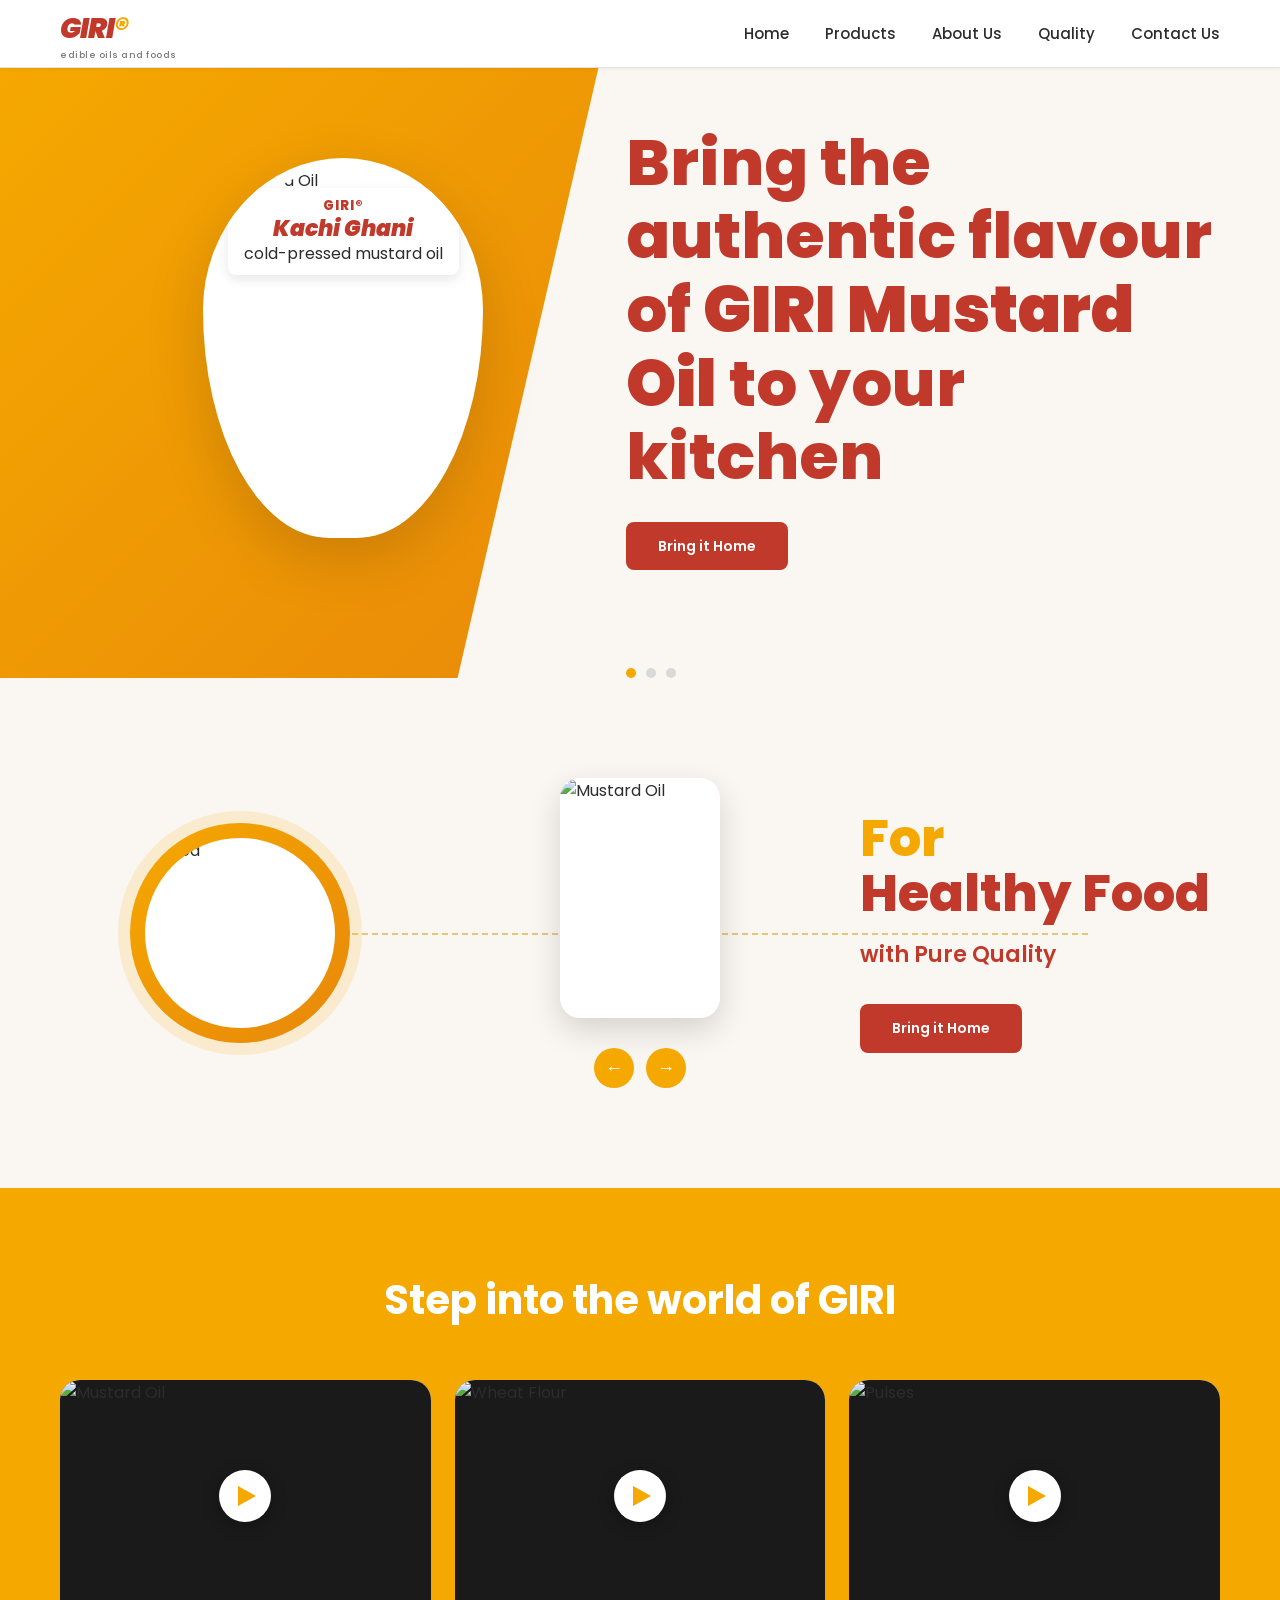
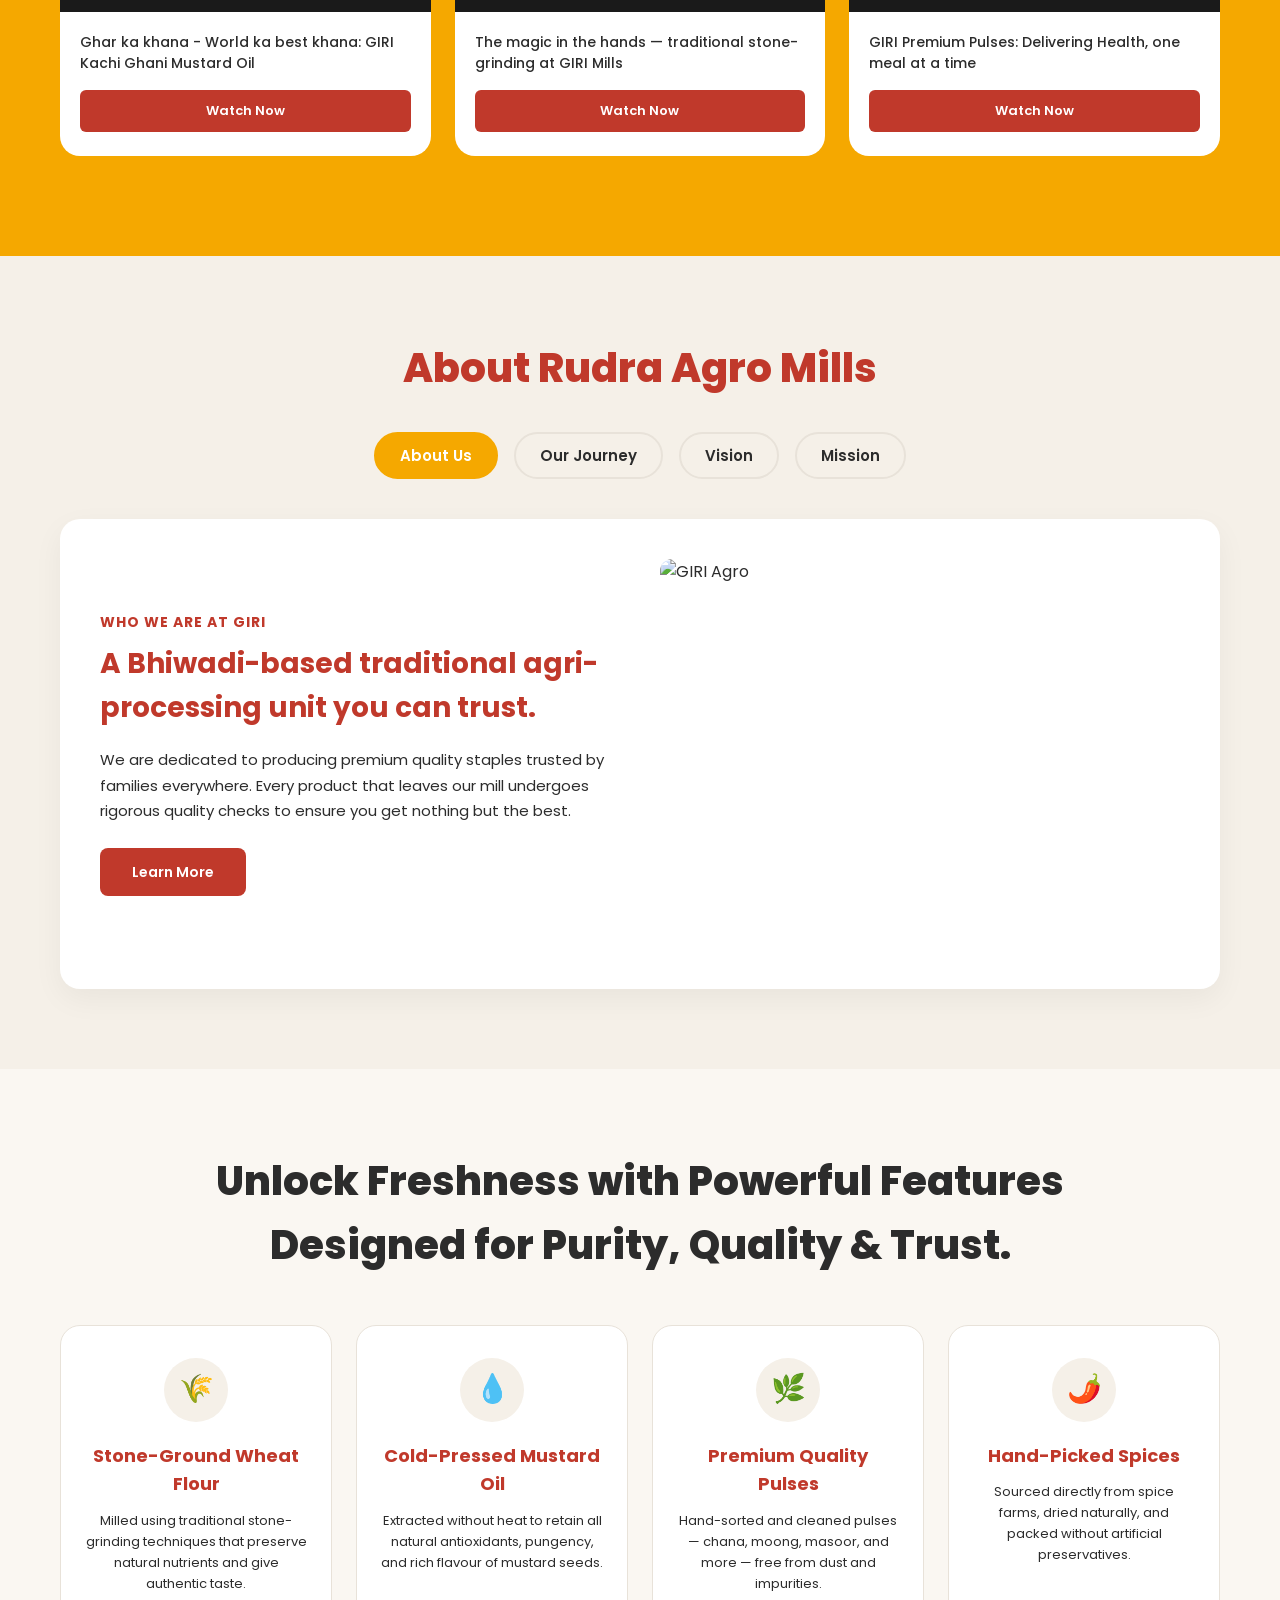
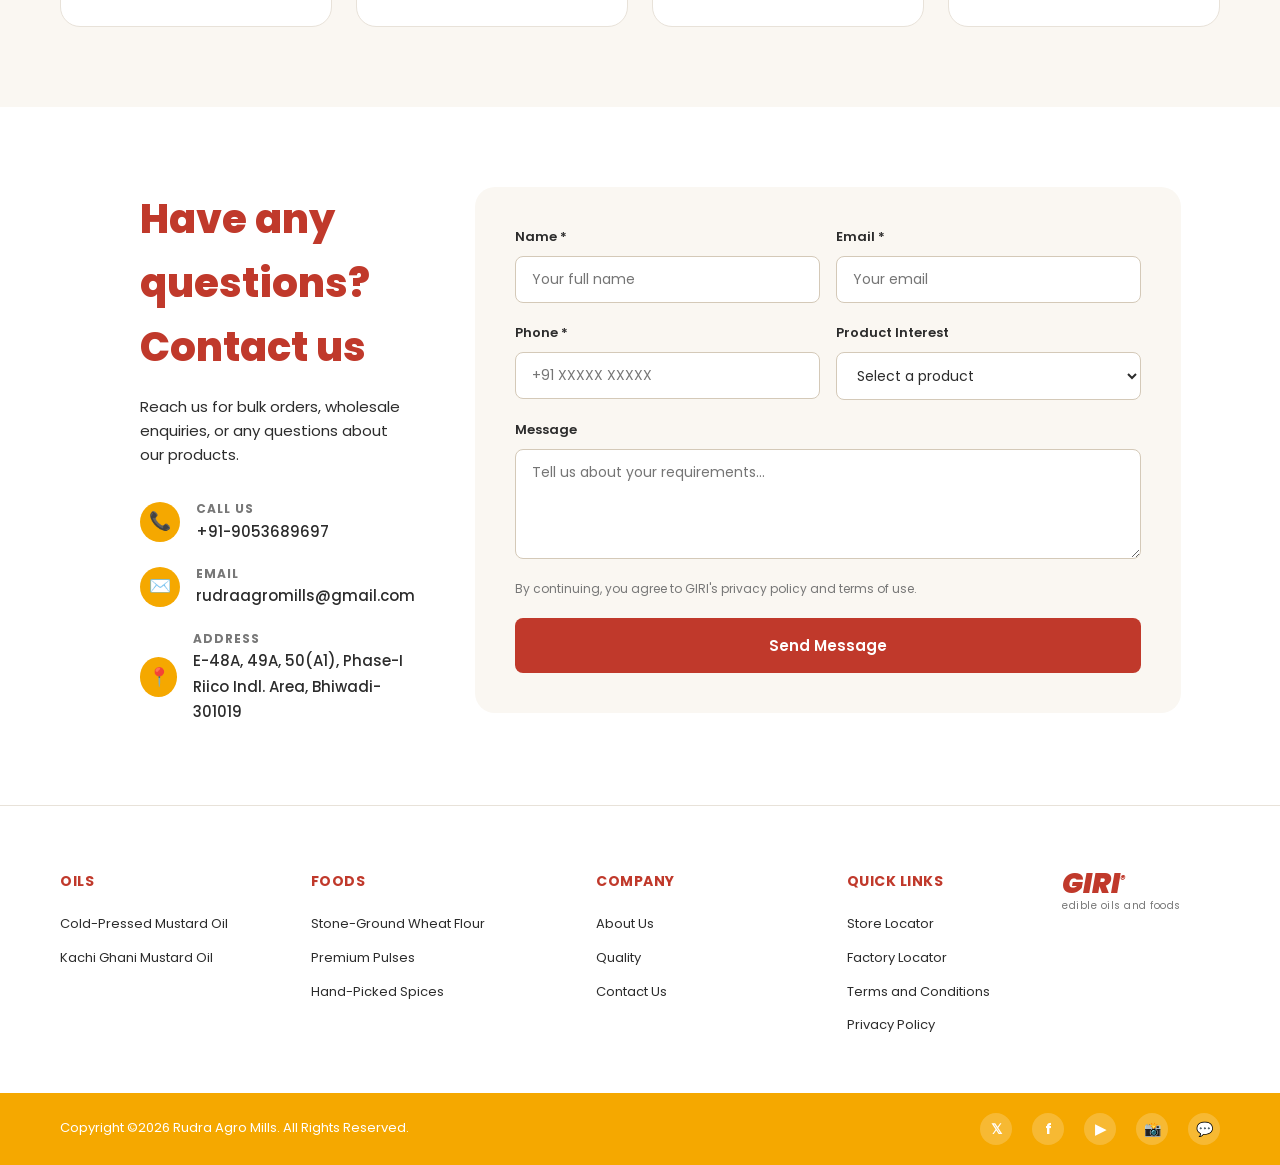
==== commit 7d5f0c4c: "new ui changes" ====
--- a/index.html
+++ b/index.html
@@ -1,465 +1,678 @@
-<!DOCTYPE html>
+<!doctype html>
 <html lang="en">
-<head>
-<meta charset="UTF-8">
-<meta name="viewport" content="width=device-width, initial-scale=1.0">
-<title>GIRI | Rudra Agro Mills — Pure Pulses, Flour, Mustard Oil & Spices</title>
-<meta name="description" content="Rudra Agro Mills offers 100% natural stone-ground wheat flour, cold-pressed mustard oil, premium pulses, and hand-picked spices. Based in Bhiwadi, Rajasthan.">
-<link href="https://fonts.googleapis.com/css2?family=Poppins:wght@400;500;600;700;800;900&display=swap" rel="stylesheet">
-<link rel="stylesheet" href="style.css">
-</head>
-<body>
-
-<!-- ── NAVBAR ── -->
-<nav class="navbar" id="navbar">
-  <a href="#" class="navbar-logo">
-    GIRI<span>®</span>
-    <sub>edible oils and foods</sub>
-  </a>
-  <ul class="navbar-nav">
-    <li><a href="#home">Home</a></li>
-    <li><a href="#products">Products</a></li>
-    <li><a href="#about">About Us</a></li>
-    <li><a href="#quality">Quality</a></li>
-    <li><a href="#contact">Contact Us</a></li>
-  </ul>
-  <button class="mobile-menu-btn" id="mobile-menu-btn">
-    <span></span><span></span><span></span>
-  </button>
-</nav>
-
-<!-- ── HERO ── -->
-<section id="home" class="hero">
-  <div class="hero-bg-shape"></div>
-  <div class="hero-slider-wrap">
-    
-    <!-- Slide 1 -->
-    <div class="hero-slide active">
-      <div class="hero-content">
-        <div class="hero-product">
-          <div class="hero-product-visual">
-            <div class="product-badge-overlay">
-              <div class="product-label">GIRI®</div>
-              <div class="product-name">Kachi Ghani</div>
-              <div class="product-sub">cold-pressed mustard oil</div>
-            </div>
-            <img src="https://images.unsplash.com/photo-1474979266404-7eaacbcd87c5?q=80&w=600&auto=format&fit=crop" alt="Mustard Oil">
-          </div>
-        </div>
-        <div class="hero-copy">
-          <h1>Bring the authentic flavour of <em>GIRI Mustard Oil</em> to your kitchen</h1>
-          <a href="#products" class="btn-primary">Bring it Home</a>
-        </div>
-      </div>
-    </div>
-
-    <!-- Slide 2 -->
-    <div class="hero-slide">
-      <div class="hero-content">
-        <div class="hero-product">
-          <div class="hero-product-visual">
-            <div class="product-badge-overlay">
-              <div class="product-label">GIRI®</div>
-              <div class="product-name">Chakki Fresh</div>
-              <div class="product-sub">stone-ground wheat flour</div>
-            </div>
-            <img src="https://images.unsplash.com/photo-1509440159596-0249088772ff?q=80&w=600&auto=format&fit=crop" alt="Wheat Flour">
-          </div>
-        </div>
-        <div class="hero-copy">
-          <h1>Nourish every meal with <em>GIRI Stone-Ground Atta</em> — pure and natural</h1>
-          <a href="#products" class="btn-primary">Bring it Home</a>
-        </div>
-      </div>
-    </div>
-
-    <!-- Slide 3 -->
-    <div class="hero-slide">
-      <div class="hero-content">
-        <div class="hero-product">
-          <div class="hero-product-visual">
-            <div class="product-badge-overlay">
-              <div class="product-label">GIRI®</div>
-              <div class="product-name">Premium</div>
-              <div class="product-sub">hand-sorted pulses</div>
-            </div>
-            <img src="https://images.unsplash.com/photo-1603833665858-e61d17a86224?q=80&w=600&auto=format&fit=crop" alt="Pulses">
-          </div>
-        </div>
-        <div class="hero-copy">
-          <h1>Wholesome goodness in every bite with <em>GIRI Premium Pulses</em></h1>
-          <a href="#products" class="btn-primary">Bring it Home</a>
-        </div>
-      </div>
-    </div>
-
-  </div>
-  
-  <div class="hero-content" style="min-height:auto; padding-top:0;">
-    <div class="hero-product"></div>
-    <div class="hero-copy" style="padding:0;">
-      <div class="hero-carousel-dots">
-        <div class="dot active"></div>
-        <div class="dot"></div>
-        <div class="dot"></div>
-      </div>
-    </div>
-  </div>
-</section>
-
-<!-- ── AMBER BANNER ── -->
-<section class="amber-banner">
-  <div class="blob blob-1"></div>
-  <div class="blob blob-2"></div>
-  <div class="blob blob-3"></div>
-  <div class="amber-banner-content">
-    <p>Now there's something for everyone in the</p>
-    <h2>GIRI<em>®</em> kitchen</h2>
-  </div>
-</section>
-
-<!-- ── PRODUCT SHOWCASE ── -->
-<section id="products" class="product-section">
-  <div class="guide-path"></div>
-  <div class="product-slider">
-    
-    <!-- Slide 1 -->
-    <div class="product-slide active">
-      <div style="display:flex; justify-content:center; z-index:1;">
-        <div class="food-circle">
-          <div class="food-inner"><img src="https://images.unsplash.com/photo-1574943320219-553eb213f72d?q=80&w=600&auto=format&fit=crop" alt="Farm Fresh"></div>
-        </div>
-      </div>
-      <div class="product-bottle">
-        <div class="bottle-visual"><img src="https://images.unsplash.com/photo-1474979266404-7eaacbcd87c5?q=80&w=600&auto=format&fit=crop" alt="Mustard Oil"></div>
-        <div class="carousel-arrows">
-          <button class="arrow-btn prev-btn">&#8592;</button>
-          <button class="arrow-btn next-btn">&#8594;</button>
-        </div>
-      </div>
-      <div class="product-copy">
-        <div class="for-label">For</div>
-        <div class="main-heading">Healthy Food</div>
-        <div class="sub-heading">with Farm-Fresh Quality</div>
-        <a href="#contact" class="btn-primary">Bring it Home</a>
-      </div>
-    </div>
-
-    <!-- Slide 2 -->
-    <div class="product-slide">
-      <div style="display:flex; justify-content:center; z-index:1;">
-        <div class="food-circle">
-          <div class="food-inner"><img src="https://images.unsplash.com/photo-1596040033229-a9821ebd058d?q=80&w=600&auto=format&fit=crop" alt="Spices"></div>
-        </div>
-      </div>
-      <div class="product-bottle">
-        <div class="bottle-visual"><img src="https://images.unsplash.com/photo-1509440159596-0249088772ff?q=80&w=600&auto=format&fit=crop" alt="Wheat Flour"></div>
-        <div class="carousel-arrows">
-          <button class="arrow-btn prev-btn">&#8592;</button>
-          <button class="arrow-btn next-btn">&#8594;</button>
-        </div>
-      </div>
-      <div class="product-copy">
-        <div class="for-label">For</div>
-        <div class="main-heading">New Flavours</div>
-        <div class="sub-heading">to Nourish your Parivaar</div>
-        <a href="#contact" class="btn-primary">Bring it Home</a>
-      </div>
-    </div>
-
-    <!-- Slide 3 -->
-    <div class="product-slide">
-      <div style="display:flex; justify-content:center; z-index:1;">
-        <div class="food-circle">
-          <div class="food-inner"><img src="https://images.unsplash.com/photo-1509440159596-0249088772ff?q=80&w=600&auto=format&fit=crop" alt="Wheat"></div>
-        </div>
-      </div>
-      <div class="product-bottle">
-        <div class="bottle-visual"><img src="https://images.unsplash.com/photo-1603833665858-e61d17a86224?q=80&w=600&auto=format&fit=crop" alt="Pulses"></div>
-        <div class="carousel-arrows">
-          <button class="arrow-btn prev-btn">&#8592;</button>
-          <button class="arrow-btn next-btn">&#8594;</button>
-        </div>
-      </div>
-      <div class="product-copy">
-        <div class="for-label">For</div>
-        <div class="main-heading">Food that<br>Nourishes</div>
-        <div class="sub-heading">Aapki Har Lifestyle Problem</div>
-        <a href="#contact" class="btn-primary">Bring it Home</a>
-      </div>
-    </div>
-
-  </div>
-</section>
-
-<!-- ── VIDEO SECTION (WORLD OF GIRI) ── -->
-<section class="video-section">
-  <h2 class="section-title">Step into the world of GIRI</h2>
-  <div class="video-grid">
-    
-    <div class="video-card">
-      <div class="video-thumb">
-        <img src="https://images.unsplash.com/photo-1474979266404-7eaacbcd87c5?q=80&w=600&auto=format&fit=crop" alt="Mustard Oil">
-        <div class="play-btn"><div class="play-icon"></div></div>
-      </div>
-      <div class="video-body">
-        <p class="video-title">Ghar ka khana - World ka best khana: GIRI Kachi Ghani Mustard Oil</p>
-        <button class="btn-watch">Watch Now</button>
-      </div>
-    </div>
-
-    <div class="video-card">
-      <div class="video-thumb">
-        <img src="https://images.unsplash.com/photo-1509440159596-0249088772ff?q=80&w=600&auto=format&fit=crop" alt="Wheat Flour">
-        <div class="play-btn"><div class="play-icon"></div></div>
-      </div>
-      <div class="video-body">
-        <p class="video-title">The magic in the hands — traditional stone-grinding at GIRI Mills</p>
-        <button class="btn-watch">Watch Now</button>
-      </div>
-    </div>
-
-    <div class="video-card">
-      <div class="video-thumb">
-        <img src="https://images.unsplash.com/photo-1603833665858-e61d17a86224?q=80&w=600&auto=format&fit=crop" alt="Pulses">
-        <div class="play-btn"><div class="play-icon"></div></div>
-      </div>
-      <div class="video-body">
-        <p class="video-title">GIRI Premium Pulses: Delivering Health, one meal at a time</p>
-        <button class="btn-watch">Watch Now</button>
-      </div>
-    </div>
-
-  </div>
-</section>
-
-<!-- ── ABOUT (TABS) ── -->
-<section id="about" class="about-section">
-  <div class="about-inner">
-    <h2 class="about-title">About Rudra Agro Mills</h2>
-    <div class="tab-nav">
-      <button class="tab-btn active" data-tab="1">About Us</button>
-      <button class="tab-btn" data-tab="2">Our Journey</button>
-      <button class="tab-btn" data-tab="3">Vision</button>
-      <button class="tab-btn" data-tab="4">Mission</button>
-    </div>
-    
-    <div class="tab-content active" id="tab-1">
-      <div class="about-card">
-        <div>
-          <span style="font-size:14px; color:var(--red); font-weight:700; text-transform:uppercase; letter-spacing:1px; display:block; margin-bottom:8px;">Who We Are at GIRI</span>
-          <h3>A Bhiwadi-based traditional agri-processing unit you can trust.</h3>
-          <p>We are dedicated to producing premium quality staples trusted by families everywhere. Every product that leaves our mill undergoes rigorous quality checks to ensure you get nothing but the best.</p>
-          <a href="#quality" class="btn-primary">Learn More</a>
-        </div>
-        <img src="https://images.unsplash.com/photo-1605000797499-95a51c5269ae?q=80&w=800&auto=format&fit=crop" alt="GIRI Agro">
-      </div>
-    </div>
-    
-    <div class="tab-content" id="tab-2">
-      <div class="about-card">
-        <div>
-          <span style="font-size:14px; color:var(--red); font-weight:700; text-transform:uppercase; letter-spacing:1px; display:block; margin-bottom:8px;">Rooted in Tradition</span>
-          <h3>Started small. Grew with integrity and hard work.</h3>
-          <p>Started as a small traditional mill, we have steadily grown our operations and reach to serve pan-India while maintaining our strict quality standards. Our journey is paved with hard work, a commitment to natural processes, and an unwavering focus on consumer health.</p>
-          <a href="#quality" class="btn-primary">Learn More</a>
-        </div>
-        <img src="https://images.unsplash.com/photo-1574943320219-553eb213f72d?q=80&w=800&auto=format&fit=crop" alt="Journey">
-      </div>
-    </div>
-    
-    <div class="tab-content" id="tab-3">
-      <div class="about-card">
-        <div>
-          <span style="font-size:14px; color:var(--red); font-weight:700; text-transform:uppercase; letter-spacing:1px; display:block; margin-bottom:8px;">A Healthier India</span>
-          <h3>Making pure food accessible to every Indian household.</h3>
-          <p>Our vision is to make pure, unadulterated food accessible to every household, enriching lives with the natural goodness of the earth. We believe that healthy food should not be a luxury, but a staple right for every family across the nation.</p>
-          <a href="#quality" class="btn-primary">Learn More</a>
-        </div>
-        <img src="https://images.unsplash.com/photo-1464226184884-fa280b87c399?q=80&w=800&auto=format&fit=crop" alt="Vision">
-      </div>
-    </div>
-    
-    <div class="tab-content" id="tab-4">
-      <div class="about-card">
-        <div>
-          <span style="font-size:14px; color:var(--red); font-weight:700; text-transform:uppercase; letter-spacing:1px; display:block; margin-bottom:8px;">Quality at Every Step</span>
-          <h3>Zero adulteration. Farm-to-table at every step.</h3>
-          <p>To implement stringent quality checks, ensure zero adulteration, and maintain a seamless farm-to-table process for every product we deliver. We work closely with farmers to source the best raw materials, processing them with care to preserve their nutritional integrity.</p>
-          <a href="#quality" class="btn-primary">Learn More</a>
-        </div>
-        <img src="https://images.unsplash.com/photo-1625246333195-78d9c38ad449?q=80&w=800&auto=format&fit=crop" alt="Mission">
-      </div>
-    </div>
-  </div>
-</section>
-
-<!-- ── QUALITY / FEATURES ── -->
-<section id="quality" class="features-section">
-  <div style="text-align:center; margin-bottom:48px;">
-    <h2 style="font-size:40px; font-weight:800; color:var(--charcoal);">Unlock Freshness with Powerful Features<br>Designed for Purity, Quality & Trust.</h2>
-  </div>
-  <div class="features-grid">
-    <div class="feature-card">
-      <div class="feature-icon">🌾</div>
-      <h4>Stone-Ground Wheat Flour</h4>
-      <p>Milled using traditional stone-grinding techniques that preserve natural nutrients and give authentic taste.</p>
-    </div>
-    <div class="feature-card">
-      <div class="feature-icon">💧</div>
-      <h4>Cold-Pressed Mustard Oil</h4>
-      <p>Extracted without heat to retain all natural antioxidants, pungency, and rich flavour of mustard seeds.</p>
-    </div>
-    <div class="feature-card">
-      <div class="feature-icon">🌿</div>
-      <h4>Premium Quality Pulses</h4>
-      <p>Hand-sorted and cleaned pulses — chana, moong, masoor, and more — free from dust and impurities.</p>
-    </div>
-    <div class="feature-card">
-      <div class="feature-icon">🌶️</div>
-      <h4>Hand-Picked Spices</h4>
-      <p>Sourced directly from spice farms, dried naturally, and packed without artificial preservatives.</p>
-    </div>
-  </div>
-</section>
-
-<!-- ── CONTACT ── -->
-<section id="contact" class="contact-section">
-  <div class="contact-inner">
-    <div class="contact-copy">
-      <h2>Have any questions? Contact us</h2>
-      <p>Reach us for bulk orders, wholesale enquiries, or any questions about our products.</p>
-      <ul class="contact-info-list">
-        <li>
-          <div class="contact-icon">📞</div>
-          <div><span style="display:block; font-size:12px; color:var(--muted); text-transform:uppercase; letter-spacing:1px; font-weight:700;">Call Us</span><span>+91-9053689697</span></div>
-        </li>
-        <li>
-          <div class="contact-icon">✉️</div>
-          <div><span style="display:block; font-size:12px; color:var(--muted); text-transform:uppercase; letter-spacing:1px; font-weight:700;">Email</span><span>rudraagromills@gmail.com</span></div>
-        </li>
-        <li>
-          <div class="contact-icon">📍</div>
-          <div><span style="display:block; font-size:12px; color:var(--muted); text-transform:uppercase; letter-spacing:1px; font-weight:700;">Address</span><span>E-48A, 49A, 50(A1), Phase-I<br>Riico Indl. Area, Bhiwadi-301019</span></div>
-        </li>
-      </ul>
-    </div>
-    <div>
-      <form class="contact-form" id="contact-form">
-        <div class="form-row">
-          <div class="form-group">
-            <label>Name <span class="req">*</span></label>
-            <input type="text" placeholder="Your full name" required>
-          </div>
-          <div class="form-group">
-            <label>Email <span class="req">*</span></label>
-            <input type="email" placeholder="Your email" required>
-          </div>
-        </div>
-        <div class="form-row">
-          <div class="form-group">
-            <label>Phone <span class="req">*</span></label>
-            <input type="tel" placeholder="+91 XXXXX XXXXX" required>
-          </div>
-          <div class="form-group">
-            <label>Product Interest</label>
-            <select>
-              <option value="">Select a product</option>
-              <option>Mustard Oil</option>
-              <option>Wheat Flour</option>
-              <option>Pulses</option>
-              <option>Spices</option>
-            </select>
-          </div>
-        </div>
-        <div class="form-group">
-          <label>Message</label>
-          <textarea rows="4" placeholder="Tell us about your requirements..."></textarea>
-        </div>
-        <p style="font-size:12px; color:var(--muted);">By continuing, you agree to GIRI's privacy policy and terms of use.</p>
-        <button type="submit" class="btn-primary" style="width:100%; font-size:15px; padding:16px;">Send Message</button>
-      </form>
-      <div id="form-success" style="display:none; text-align:center; padding:60px 20px;">
-        <div style="font-size:48px; margin-bottom:16px;">✅</div>
-        <h3 style="font-size:24px; color:var(--charcoal); margin-bottom:8px;">Message Sent!</h3>
-        <p style="color:var(--muted);">Thank you for reaching out. We'll get back to you shortly.</p>
-      </div>
-    </div>
-  </div>
-</section>
-
-<!-- ── FOOTER UPPER ── -->
-<footer class="footer-upper">
-  <div class="footer-grid">
-    <div class="footer-col">
-      <h4>Oils</h4>
-      <ul>
-        <li><a href="#products">Cold-Pressed Mustard Oil</a></li>
-        <li><a href="#products">Kachi Ghani Mustard Oil</a></li>
-      </ul>
-    </div>
-    <div class="footer-col">
-      <h4>Foods</h4>
-      <ul>
-        <li><a href="#products">Stone-Ground Wheat Flour</a></li>
-        <li><a href="#products">Premium Pulses</a></li>
-        <li><a href="#products">Hand-Picked Spices</a></li>
-      </ul>
-    </div>
-    <div class="footer-col">
-      <h4>Company</h4>
-      <ul>
+  <head>
+    <meta charset="UTF-8" />
+    <meta name="viewport" content="width=device-width, initial-scale=1.0" />
+    <title>
+      GIRI | Rudra Agro Mills — Pure Pulses, Flour, Mustard Oil & Spices
+    </title>
+    <meta
+      name="description"
+      content="Rudra Agro Mills offers 100% natural stone-ground wheat flour, cold-pressed mustard oil, premium pulses, and hand-picked spices. Based in Bhiwadi, Rajasthan."
+    />
+    <link
+      href="https://fonts.googleapis.com/css2?family=Poppins:wght@400;500;600;700;800;900&display=swap"
+      rel="stylesheet"
+    />
+    <link rel="stylesheet" href="style.css" />
+  </head>
+  <body>
+    <!-- ── NAVBAR ── -->
+    <nav class="navbar" id="navbar">
+      <a href="#" class="navbar-logo">
+        GIRI<span>®</span>
+        <sub>edible oils and foods</sub>
+      </a>
+      <ul class="navbar-nav">
+        <li><a href="#home">Home</a></li>
+        <li><a href="#products">Products</a></li>
         <li><a href="#about">About Us</a></li>
         <li><a href="#quality">Quality</a></li>
         <li><a href="#contact">Contact Us</a></li>
       </ul>
+      <button class="mobile-menu-btn" id="mobile-menu-btn">
+        <span></span><span></span><span></span>
+      </button>
+    </nav>
+
+    <!-- ── HERO ── -->
+    <section id="home" class="hero">
+      <div class="hero-bg-shape"></div>
+      <div class="hero-slider-wrap">
+        <!-- Slide 1 -->
+        <div class="hero-slide active">
+          <div class="hero-content">
+            <div class="hero-product">
+              <div class="hero-product-visual">
+                <div class="product-badge-overlay">
+                  <div class="product-label">GIRI®</div>
+                  <div class="product-name">Kachi Ghani</div>
+                  <div class="product-sub">cold-pressed mustard oil</div>
+                </div>
+                <img
+                  src="https://images.unsplash.com/photo-1474979266404-7eaacbcd87c5?q=80&w=600&auto=format&fit=crop"
+                  alt="Mustard Oil"
+                />
+              </div>
+            </div>
+            <div class="hero-copy">
+              <h1>
+                Bring the authentic flavour of <em>GIRI Mustard Oil</em> to your
+                kitchen
+              </h1>
+              <a href="#products" class="btn-primary">Bring it Home</a>
+            </div>
+          </div>
+        </div>
+
+        <!-- Slide 2 -->
+        <div class="hero-slide">
+          <div class="hero-content">
+            <div class="hero-product">
+              <div class="hero-product-visual">
+                <div class="product-badge-overlay">
+                  <div class="product-label">GIRI®</div>
+                  <div class="product-name">Chakki Fresh</div>
+                  <div class="product-sub">stone-ground wheat flour</div>
+                </div>
+                <img
+                  src="https://images.unsplash.com/photo-1509440159596-0249088772ff?q=80&w=600&auto=format&fit=crop"
+                  alt="Wheat Flour"
+                />
+              </div>
+            </div>
+            <div class="hero-copy">
+              <h1>
+                Nourish every meal with <em>GIRI Stone-Ground Atta</em> — pure
+                and natural
+              </h1>
+              <a href="#products" class="btn-primary">Bring it Home</a>
+            </div>
+          </div>
+        </div>
+
+        <!-- Slide 3 -->
+        <div class="hero-slide">
+          <div class="hero-content">
+            <div class="hero-product">
+              <div class="hero-product-visual">
+                <div class="product-badge-overlay">
+                  <div class="product-label">GIRI®</div>
+                  <div class="product-name">Premium</div>
+                  <div class="product-sub">hand-sorted pulses</div>
+                </div>
+                <img
+                  src="https://images.unsplash.com/photo-1705475388190-775066fd69a5?q=80&w=600&auto=format&fit=crop"
+                  alt="Pulses"
+                />
+              </div>
+            </div>
+            <div class="hero-copy">
+              <h1>
+                Wholesome goodness in every bite with
+                <em>GIRI Premium Pulses</em>
+              </h1>
+              <a href="#products" class="btn-primary">Bring it Home</a>
+            </div>
+          </div>
+        </div>
+      </div>
+
+      <div class="hero-content" style="min-height: auto; padding-top: 0">
+        <div class="hero-product"></div>
+        <div class="hero-copy" style="padding: 0">
+          <div class="hero-carousel-dots">
+            <div class="dot active"></div>
+            <div class="dot"></div>
+            <div class="dot"></div>
+          </div>
+        </div>
+      </div>
+    </section>
+
+    <!-- ── PRODUCT SHOWCASE ── -->
+    <section id="products" class="product-section">
+      <div class="guide-path"></div>
+      <div class="product-slider">
+        <!-- Slide 1 -->
+        <div class="product-slide active">
+          <div style="display: flex; justify-content: center; z-index: 1">
+            <div class="food-circle">
+              <div class="food-inner">
+                <img
+                  src="https://images.unsplash.com/photo-1705475388190-775066fd69a5?q=80&w=600&auto=format&fit=crop"
+                  alt="Food"
+                />
+              </div>
+            </div>
+          </div>
+          <div class="product-bottle">
+            <div class="bottle-visual">
+              <img
+                src="https://images.unsplash.com/photo-1474979266404-7eaacbcd87c5?q=80&w=600&auto=format&fit=crop"
+                alt="Mustard Oil"
+              />
+            </div>
+            <div class="carousel-arrows">
+              <button class="arrow-btn prev-btn">&#8592;</button>
+              <button class="arrow-btn next-btn">&#8594;</button>
+            </div>
+          </div>
+          <div class="product-copy">
+            <div class="for-label">For</div>
+            <div class="main-heading">Healthy Food</div>
+            <div class="sub-heading">with Pure Quality</div>
+            <a href="#contact" class="btn-primary">Bring it Home</a>
+          </div>
+        </div>
+
+        <!-- Slide 2 -->
+        <div class="product-slide">
+          <div style="display: flex; justify-content: center; z-index: 1">
+            <div class="food-circle">
+              <div class="food-inner">
+                <img
+                  src="https://images.unsplash.com/photo-1596040033229-a9821ebd058d?q=80&w=600&auto=format&fit=crop"
+                  alt="Spices"
+                />
+              </div>
+            </div>
+          </div>
+          <div class="product-bottle">
+            <div class="bottle-visual">
+              <img
+                src="https://images.unsplash.com/photo-1509440159596-0249088772ff?q=80&w=600&auto=format&fit=crop"
+                alt="Wheat Flour"
+              />
+            </div>
+            <div class="carousel-arrows">
+              <button class="arrow-btn prev-btn">&#8592;</button>
+              <button class="arrow-btn next-btn">&#8594;</button>
+            </div>
+          </div>
+          <div class="product-copy">
+            <div class="for-label">For</div>
+            <div class="main-heading">New Flavours</div>
+            <div class="sub-heading">to Nourish your Parivaar</div>
+            <a href="#contact" class="btn-primary">Bring it Home</a>
+          </div>
+        </div>
+
+        <!-- Slide 3 -->
+        <div class="product-slide">
+          <div style="display: flex; justify-content: center; z-index: 1">
+            <div class="food-circle">
+              <div class="food-inner">
+                <img
+                  src="https://images.unsplash.com/photo-1509440159596-0249088772ff?q=80&w=600&auto=format&fit=crop"
+                  alt="Wheat"
+                />
+              </div>
+            </div>
+          </div>
+          <div class="product-bottle">
+            <div class="bottle-visual">
+              <img
+                src="https://images.unsplash.com/photo-1705475388190-775066fd69a5?q=80&w=600&auto=format&fit=crop"
+                alt="Pulses"
+              />
+            </div>
+            <div class="carousel-arrows">
+              <button class="arrow-btn prev-btn">&#8592;</button>
+              <button class="arrow-btn next-btn">&#8594;</button>
+            </div>
+          </div>
+          <div class="product-copy">
+            <div class="for-label">For</div>
+            <div class="main-heading">Food that<br />Nourishes</div>
+            <div class="sub-heading">Aapki Har Lifestyle Problem</div>
+            <a href="#contact" class="btn-primary">Bring it Home</a>
+          </div>
+        </div>
+      </div>
+    </section>
+
+    <!-- ── VIDEO SECTION (WORLD OF GIRI) ── -->
+    <section class="video-section">
+      <h2 class="section-title">Step into the world of GIRI</h2>
+      <div class="video-grid">
+        <div class="video-card">
+          <div class="video-thumb">
+            <img
+              src="https://images.unsplash.com/photo-1474979266404-7eaacbcd87c5?q=80&w=600&auto=format&fit=crop"
+              alt="Mustard Oil"
+            />
+            <div class="play-btn"><div class="play-icon"></div></div>
+          </div>
+          <div class="video-body">
+            <p class="video-title">
+              Ghar ka khana - World ka best khana: GIRI Kachi Ghani Mustard Oil
+            </p>
+            <button class="btn-watch">Watch Now</button>
+          </div>
+        </div>
+
+        <div class="video-card">
+          <div class="video-thumb">
+            <img
+              src="https://images.unsplash.com/photo-1509440159596-0249088772ff?q=80&w=600&auto=format&fit=crop"
+              alt="Wheat Flour"
+            />
+            <div class="play-btn"><div class="play-icon"></div></div>
+          </div>
+          <div class="video-body">
+            <p class="video-title">
+              The magic in the hands — traditional stone-grinding at GIRI Mills
+            </p>
+            <button class="btn-watch">Watch Now</button>
+          </div>
+        </div>
+
+        <div class="video-card">
+          <div class="video-thumb">
+            <img
+              src="https://images.unsplash.com/photo-1705475388190-775066fd69a5?q=80&w=600&auto=format&fit=crop"
+              alt="Pulses"
+            />
+            <div class="play-btn"><div class="play-icon"></div></div>
+          </div>
+          <div class="video-body">
+            <p class="video-title">
+              GIRI Premium Pulses: Delivering Health, one meal at a time
+            </p>
+            <button class="btn-watch">Watch Now</button>
+          </div>
+        </div>
+      </div>
+    </section>
+
+    <!-- ── ABOUT (TABS) ── -->
+    <section id="about" class="about-section">
+      <div class="about-inner">
+        <h2 class="about-title">About Rudra Agro Mills</h2>
+        <div class="tab-nav">
+          <button class="tab-btn active" data-tab="1">About Us</button>
+          <button class="tab-btn" data-tab="2">Our Journey</button>
+          <button class="tab-btn" data-tab="3">Vision</button>
+          <button class="tab-btn" data-tab="4">Mission</button>
+        </div>
+
+        <div class="tab-content active" id="tab-1">
+          <div class="about-card">
+            <div>
+              <span
+                style="
+                  font-size: 14px;
+                  color: var(--red);
+                  font-weight: 700;
+                  text-transform: uppercase;
+                  letter-spacing: 1px;
+                  display: block;
+                  margin-bottom: 8px;
+                "
+                >Who We Are at GIRI</span
+              >
+              <h3>
+                A Bhiwadi-based traditional agri-processing unit you can trust.
+              </h3>
+              <p>
+                We are dedicated to producing premium quality staples trusted by
+                families everywhere. Every product that leaves our mill
+                undergoes rigorous quality checks to ensure you get nothing but
+                the best.
+              </p>
+              <a href="#quality" class="btn-primary">Learn More</a>
+            </div>
+            <img
+              src="https://images.unsplash.com/photo-1605000797499-95a51c5269ae?q=80&w=800&auto=format&fit=crop"
+              alt="GIRI Agro"
+            />
+          </div>
+        </div>
+
+        <div class="tab-content" id="tab-2">
+          <div class="about-card">
+            <div>
+              <span
+                style="
+                  font-size: 14px;
+                  color: var(--red);
+                  font-weight: 700;
+                  text-transform: uppercase;
+                  letter-spacing: 1px;
+                  display: block;
+                  margin-bottom: 8px;
+                "
+                >Rooted in Tradition</span
+              >
+              <h3>Started small. Grew with integrity and hard work.</h3>
+              <p>
+                Started as a small traditional mill, we have steadily grown our
+                operations and reach to serve pan-India while maintaining our
+                strict quality standards. Our journey is paved with hard work, a
+                commitment to natural processes, and an unwavering focus on
+                consumer health.
+              </p>
+              <a href="#quality" class="btn-primary">Learn More</a>
+            </div>
+            <img
+              src="https://images.unsplash.com/photo-1574943320219-553eb213f72d?q=80&w=800&auto=format&fit=crop"
+              alt="Journey"
+            />
+          </div>
+        </div>
+
+        <div class="tab-content" id="tab-3">
+          <div class="about-card">
+            <div>
+              <span
+                style="
+                  font-size: 14px;
+                  color: var(--red);
+                  font-weight: 700;
+                  text-transform: uppercase;
+                  letter-spacing: 1px;
+                  display: block;
+                  margin-bottom: 8px;
+                "
+                >A Healthier India</span
+              >
+              <h3>Making pure food accessible to every Indian household.</h3>
+              <p>
+                Our vision is to make pure, unadulterated food accessible to
+                every household, enriching lives with the natural goodness of
+                the earth. We believe that healthy food should not be a luxury,
+                but a staple right for every family across the nation.
+              </p>
+              <a href="#quality" class="btn-primary">Learn More</a>
+            </div>
+            <img
+              src="https://images.unsplash.com/photo-1464226184884-fa280b87c399?q=80&w=800&auto=format&fit=crop"
+              alt="Vision"
+            />
+          </div>
+        </div>
+
+        <div class="tab-content" id="tab-4">
+          <div class="about-card">
+            <div>
+              <span
+                style="
+                  font-size: 14px;
+                  color: var(--red);
+                  font-weight: 700;
+                  text-transform: uppercase;
+                  letter-spacing: 1px;
+                  display: block;
+                  margin-bottom: 8px;
+                "
+                >Quality at Every Step</span
+              >
+              <h3>Zero adulteration. Farm-to-table at every step.</h3>
+              <p>
+                To implement stringent quality checks, ensure zero adulteration,
+                and maintain a seamless farm-to-table process for every product
+                we deliver. We work closely with farmers to source the best raw
+                materials, processing them with care to preserve their
+                nutritional integrity.
+              </p>
+              <a href="#quality" class="btn-primary">Learn More</a>
+            </div>
+            <img
+              src="https://images.unsplash.com/photo-1625246333195-78d9c38ad449?q=80&w=800&auto=format&fit=crop"
+              alt="Mission"
+            />
+          </div>
+        </div>
+      </div>
+    </section>
+
+    <!-- ── QUALITY / FEATURES ── -->
+    <section id="quality" class="features-section">
+      <div style="text-align: center; margin-bottom: 48px">
+        <h2 style="font-size: 40px; font-weight: 800; color: var(--charcoal)">
+          Unlock Freshness with Powerful Features<br />Designed for Purity,
+          Quality & Trust.
+        </h2>
+      </div>
+      <div class="features-grid">
+        <div class="feature-card">
+          <div class="feature-icon">🌾</div>
+          <h4>Stone-Ground Wheat Flour</h4>
+          <p>
+            Milled using traditional stone-grinding techniques that preserve
+            natural nutrients and give authentic taste.
+          </p>
+        </div>
+        <div class="feature-card">
+          <div class="feature-icon">💧</div>
+          <h4>Cold-Pressed Mustard Oil</h4>
+          <p>
+            Extracted without heat to retain all natural antioxidants, pungency,
+            and rich flavour of mustard seeds.
+          </p>
+        </div>
+        <div class="feature-card">
+          <div class="feature-icon">🌿</div>
+          <h4>Premium Quality Pulses</h4>
+          <p>
+            Hand-sorted and cleaned pulses — chana, moong, masoor, and more —
+            free from dust and impurities.
+          </p>
+        </div>
+        <div class="feature-card">
+          <div class="feature-icon">🌶️</div>
+          <h4>Hand-Picked Spices</h4>
+          <p>
+            Sourced directly from spice farms, dried naturally, and packed
+            without artificial preservatives.
+          </p>
+        </div>
+      </div>
+    </section>
+
+    <!-- ── CONTACT ── -->
+    <section id="contact" class="contact-section">
+      <div class="contact-inner">
+        <div class="contact-copy">
+          <h2>Have any questions? Contact us</h2>
+          <p>
+            Reach us for bulk orders, wholesale enquiries, or any questions
+            about our products.
+          </p>
+          <ul class="contact-info-list">
+            <li>
+              <div class="contact-icon">📞</div>
+              <div>
+                <span
+                  style="
+                    display: block;
+                    font-size: 12px;
+                    color: var(--muted);
+                    text-transform: uppercase;
+                    letter-spacing: 1px;
+                    font-weight: 700;
+                  "
+                  >Call Us</span
+                ><span>+91-9053689697</span>
+              </div>
+            </li>
+            <li>
+              <div class="contact-icon">✉️</div>
+              <div>
+                <span
+                  style="
+                    display: block;
+                    font-size: 12px;
+                    color: var(--muted);
+                    text-transform: uppercase;
+                    letter-spacing: 1px;
+                    font-weight: 700;
+                  "
+                  >Email</span
+                ><span>rudraagromills@gmail.com</span>
+              </div>
+            </li>
+            <li>
+              <div class="contact-icon">📍</div>
+              <div>
+                <span
+                  style="
+                    display: block;
+                    font-size: 12px;
+                    color: var(--muted);
+                    text-transform: uppercase;
+                    letter-spacing: 1px;
+                    font-weight: 700;
+                  "
+                  >Address</span
+                ><span
+                  >E-48A, 49A, 50(A1), Phase-I<br />Riico Indl. Area,
+                  Bhiwadi-301019</span
+                >
+              </div>
+            </li>
+          </ul>
+        </div>
+        <div>
+          <form class="contact-form" id="contact-form">
+            <div class="form-row">
+              <div class="form-group">
+                <label>Name <span class="req">*</span></label>
+                <input type="text" placeholder="Your full name" required />
+              </div>
+              <div class="form-group">
+                <label>Email <span class="req">*</span></label>
+                <input type="email" placeholder="Your email" required />
+              </div>
+            </div>
+            <div class="form-row">
+              <div class="form-group">
+                <label>Phone <span class="req">*</span></label>
+                <input type="tel" placeholder="+91 XXXXX XXXXX" required />
+              </div>
+              <div class="form-group">
+                <label>Product Interest</label>
+                <select>
+                  <option value="">Select a product</option>
+                  <option>Mustard Oil</option>
+                  <option>Wheat Flour</option>
+                  <option>Pulses</option>
+                  <option>Spices</option>
+                </select>
+              </div>
+            </div>
+            <div class="form-group">
+              <label>Message</label>
+              <textarea
+                rows="4"
+                placeholder="Tell us about your requirements..."
+              ></textarea>
+            </div>
+            <p style="font-size: 12px; color: var(--muted)">
+              By continuing, you agree to GIRI's privacy policy and terms of
+              use.
+            </p>
+            <button
+              type="submit"
+              class="btn-primary"
+              style="width: 100%; font-size: 15px; padding: 16px"
+            >
+              Send Message
+            </button>
+          </form>
+          <div
+            id="form-success"
+            style="display: none; text-align: center; padding: 60px 20px"
+          >
+            <div style="font-size: 48px; margin-bottom: 16px">✅</div>
+            <h3
+              style="
+                font-size: 24px;
+                color: var(--charcoal);
+                margin-bottom: 8px;
+              "
+            >
+              Message Sent!
+            </h3>
+            <p style="color: var(--muted)">
+              Thank you for reaching out. We'll get back to you shortly.
+            </p>
+          </div>
+        </div>
+      </div>
+    </section>
+
+    <!-- ── FOOTER UPPER ── -->
+    <footer class="footer-upper">
+      <div class="footer-grid">
+        <div class="footer-col">
+          <h4>Oils</h4>
+          <ul>
+            <li><a href="#products">Cold-Pressed Mustard Oil</a></li>
+            <li><a href="#products">Kachi Ghani Mustard Oil</a></li>
+          </ul>
+        </div>
+        <div class="footer-col">
+          <h4>Foods</h4>
+          <ul>
+            <li><a href="#products">Stone-Ground Wheat Flour</a></li>
+            <li><a href="#products">Premium Pulses</a></li>
+            <li><a href="#products">Hand-Picked Spices</a></li>
+          </ul>
+        </div>
+        <div class="footer-col">
+          <h4>Company</h4>
+          <ul>
+            <li><a href="#about">About Us</a></li>
+            <li><a href="#quality">Quality</a></li>
+            <li><a href="#contact">Contact Us</a></li>
+          </ul>
+        </div>
+        <div class="footer-col">
+          <h4>Quick Links</h4>
+          <ul>
+            <li><a href="#">Store Locator</a></li>
+            <li><a href="#">Factory Locator</a></li>
+            <li><a href="#">Terms and Conditions</a></li>
+            <li><a href="#">Privacy Policy</a></li>
+          </ul>
+        </div>
+        <div class="footer-col footer-logo-col">
+          <div>
+            <div class="footer-brand-logo">
+              GIRI<sup style="font-size: 10px">®</sup>
+            </div>
+            <div
+              style="
+                font-size: 10px;
+                color: var(--muted);
+                letter-spacing: 0.5px;
+              "
+            >
+              edible oils and foods
+            </div>
+          </div>
+        </div>
+      </div>
+    </footer>
+
+    <!-- ── FOOTER BOTTOM ── -->
+    <div class="footer-bottom">
+      <div class="footer-bottom-inner">
+        <span class="copyright"
+          >Copyright ©2026 Rudra Agro Mills. All Rights Reserved.</span
+        >
+        <div class="social-icons">
+          <a href="#" class="social-icon">𝕏</a>
+          <a href="#" class="social-icon">f</a>
+          <a href="#" class="social-icon">▶</a>
+          <a href="#" class="social-icon">📸</a>
+          <a href="#" class="social-icon">💬</a>
+        </div>
+      </div>
     </div>
-    <div class="footer-col">
-      <h4>Quick Links</h4>
-      <ul>
-        <li><a href="#">Store Locator</a></li>
-        <li><a href="#">Factory Locator</a></li>
-        <li><a href="#">Terms and Conditions</a></li>
-        <li><a href="#">Privacy Policy</a></li>
-      </ul>
-    </div>
-    <div class="footer-col footer-logo-col">
-      <div>
-        <div class="footer-parent">RAM</div>
-        <div class="footer-parent-sub">Agri business</div>
-      </div>
-      <div>
-        <div class="footer-brand-logo">GIRI<sup style="font-size:10px;">®</sup></div>
-        <div style="font-size:10px; color:var(--muted); letter-spacing:0.5px;">edible oils and foods</div>
-      </div>
-    </div>
-  </div>
-</footer>
-
-<!-- ── FOOTER BOTTOM ── -->
-<div class="footer-bottom">
-  <div class="footer-bottom-inner">
-    <span class="copyright">Copyright ©2026 Rudra Agro Mills. All Rights Reserved.</span>
-    <div class="social-icons">
-      <a href="#" class="social-icon">𝕏</a>
-      <a href="#" class="social-icon">f</a>
-      <a href="#" class="social-icon">▶</a>
-      <a href="#" class="social-icon">📸</a>
-      <a href="#" class="social-icon">💬</a>
-    </div>
-  </div>
-</div>
-
-<!-- ── CHAT WIDGET ── -->
-<div class="chat-widget">
-  <span class="chat-close">✕</span>
-  <div class="chat-text">
-    <p>Have any questions?</p>
-    <p>Contact us</p>
-  </div>
-  <div class="chat-img">🍯</div>
-</div>
-
-<script src="script.js"></script>
-</body>
+
+    <script src="script.js"></script>
+  </body>
 </html>
--- a/style.css
+++ b/style.css
@@ -1,21 +1,30 @@
-*, *::before, *::after { margin: 0; padding: 0; box-sizing: border-box; }
+*,
+*::before,
+*::after {
+  margin: 0;
+  padding: 0;
+  box-sizing: border-box;
+}
 
 :root {
-  --amber:       #F5A800;
-  --amber-hover: #E09600;
-  --amber-dark:  #C87D00;
-  --red:         #C0392B;
-  --red-hover:   #A93226;
-  --cream:       #FAF7F2;
-  --warm-cream:  #F5F0E8;
-  --white:       #FFFFFF;
-  --charcoal:    #2C2C2C;
-  --muted:       #777777;
-  --border:      #E8E2D9;
-  --font:        'Poppins', sans-serif;
-}
-
-html { scroll-behavior: smooth; font-size: 16px; }
+  --amber: #f5a800;
+  --amber-hover: #e09600;
+  --amber-dark: #c87d00;
+  --red: #c0392b;
+  --red-hover: #a93226;
+  --cream: #faf7f2;
+  --warm-cream: #f5f0e8;
+  --white: #ffffff;
+  --charcoal: #2c2c2c;
+  --muted: #777777;
+  --border: #e8e2d9;
+  --font: "Poppins", sans-serif;
+}
+
+html {
+  scroll-behavior: smooth;
+  font-size: 16px;
+}
 
 body {
   font-family: var(--font);
@@ -25,8 +34,13 @@
   line-height: 1.6;
 }
 
-a { text-decoration: none; color: inherit; }
-ul { list-style: none; }
+a {
+  text-decoration: none;
+  color: inherit;
+}
+ul {
+  list-style: none;
+}
 
 .container {
   max-width: 1200px;
@@ -48,7 +62,9 @@
   cursor: pointer;
   text-decoration: none;
   text-align: center;
-  transition: background 0.2s ease, transform 0.2s ease;
+  transition:
+    background 0.2s ease,
+    transform 0.2s ease;
 }
 .btn-primary:hover {
   background: var(--red-hover);
@@ -70,7 +86,9 @@
   text-align: center;
   transition: background 0.2s;
 }
-.btn-watch:hover { background: var(--red-hover); }
+.btn-watch:hover {
+  background: var(--red-hover);
+}
 
 /* ── NAVBAR ── */
 .navbar {
@@ -84,7 +102,7 @@
   padding: 0 60px;
   height: 68px;
   border-bottom: 1px solid var(--border);
-  box-shadow: 0 1px 4px rgba(0,0,0,0.06);
+  box-shadow: 0 1px 4px rgba(0, 0, 0, 0.06);
 }
 .navbar-logo {
   font-size: 28px;
@@ -94,7 +112,9 @@
   font-style: italic;
   text-decoration: none;
 }
-.navbar-logo span { color: var(--amber); }
+.navbar-logo span {
+  color: var(--amber);
+}
 .navbar-logo sub {
   font-size: 9px;
   font-style: normal;
@@ -119,8 +139,12 @@
   color: var(--charcoal);
   transition: color 0.15s ease;
 }
-.navbar-nav a:hover { color: var(--red); }
-.navbar-nav a.active { color: var(--red); }
+.navbar-nav a:hover {
+  color: var(--red);
+}
+.navbar-nav a.active {
+  color: var(--red);
+}
 
 .mobile-menu-btn {
   display: none;
@@ -151,8 +175,10 @@
 }
 .hero-slide {
   position: absolute;
-  top: 0; left: 0;
-  width: 100%; height: 100%;
+  top: 0;
+  left: 0;
+  width: 100%;
+  height: 100%;
   opacity: 0;
   visibility: hidden;
   transition: opacity 0.5s ease;
@@ -167,10 +193,11 @@
 
 .hero-bg-shape {
   position: absolute;
-  bottom: 0; left: 0;
+  bottom: 0;
+  left: 0;
   width: 55%;
   height: 100%;
-  background: linear-gradient(135deg, #F5A800 0%, #E8870A 100%);
+  background: linear-gradient(135deg, #f5a800 0%, #e8870a 100%);
   clip-path: polygon(0 0, 85% 0, 65% 100%, 0 100%);
   z-index: 1;
 }
@@ -204,7 +231,7 @@
   flex-direction: column;
   align-items: center;
   justify-content: center;
-  box-shadow: 0 20px 60px rgba(0,0,0,0.15);
+  box-shadow: 0 20px 60px rgba(0, 0, 0, 0.15);
   position: relative;
   overflow: hidden;
   padding: 10px;
@@ -221,7 +248,7 @@
   background: var(--white);
   padding: 8px 16px;
   border-radius: 8px;
-  box-shadow: 0 4px 12px rgba(0,0,0,0.1);
+  box-shadow: 0 4px 12px rgba(0, 0, 0, 0.1);
   text-align: center;
   z-index: 10;
 }
@@ -261,68 +288,15 @@
   margin-top: 40px;
 }
 .dot {
-  width: 10px; height: 10px;
+  width: 10px;
+  height: 10px;
   border-radius: 50%;
-  background: #D9D9D9;
+  background: #d9d9d9;
   cursor: pointer;
   transition: background 0.2s;
 }
-.dot.active { background: var(--amber); }
-
-/* ── AMBER BANNER (KITCHEN) ── */
-.amber-banner {
+.dot.active {
   background: var(--amber);
-  padding: 48px 60px;
-  position: relative;
-  overflow: hidden;
-  min-height: 180px;
-  display: flex;
-  align-items: center;
-}
-.amber-banner-content {
-  position: relative;
-  z-index: 2;
-  max-width: 1200px;
-  margin: 0 auto;
-  width: 100%;
-}
-.amber-banner p {
-  font-size: 20px;
-  font-weight: 400;
-  color: var(--white);
-  margin-bottom: 6px;
-}
-.amber-banner h2 {
-  font-size: clamp(48px, 6vw, 72px);
-  font-weight: 900;
-  color: var(--white);
-  line-height: 1;
-  font-style: italic;
-}
-.amber-banner h2 em { font-style: normal; }
-
-.blob {
-  position: absolute;
-  border-radius: 50%;
-  opacity: 0.6;
-}
-.blob-1 {
-  width: 280px; height: 280px;
-  background: #E8870A;
-  right: 180px; top: -80px;
-  border-radius: 60% 40% 70% 30% / 50% 60% 40% 50%;
-}
-.blob-2 {
-  width: 200px; height: 200px;
-  background: #C0392B;
-  right: 60px; top: 20px;
-  border-radius: 40% 60% 50% 70% / 60% 40% 60% 40%;
-}
-.blob-3 {
-  width: 140px; height: 140px;
-  background: #E8870A;
-  right: 350px; bottom: -50px;
-  border-radius: 50% 30% 60% 40% / 40% 70% 30% 60%;
 }
 
 /* ── PRODUCT CAROUSEL ("For X") ── */
@@ -354,7 +328,7 @@
   left: 15%;
   width: 70%;
   height: 2px;
-  border-top: 2px dashed rgba(212,150,10,0.5);
+  border-top: 2px dashed rgba(212, 150, 10, 0.5);
   z-index: 0;
 }
 
@@ -362,13 +336,13 @@
   width: 220px;
   height: 220px;
   border-radius: 50%;
-  background: linear-gradient(135deg, var(--amber) 0%, #E8870A 100%);
+  background: linear-gradient(135deg, var(--amber) 0%, #e8870a 100%);
   display: flex;
   align-items: center;
   justify-content: center;
   position: relative;
   z-index: 1;
-  box-shadow: 0 0 0 12px rgba(245,168,0,0.15);
+  box-shadow: 0 0 0 12px rgba(245, 168, 0, 0.15);
   margin: 0 auto;
 }
 .food-inner {
@@ -400,7 +374,7 @@
   background: var(--white);
   border-radius: 20px;
   overflow: hidden;
-  box-shadow: 0 12px 32px rgba(0,0,0,0.15);
+  box-shadow: 0 12px 32px rgba(0, 0, 0, 0.15);
   margin-bottom: 20px;
 }
 .bottle-visual img {
@@ -415,7 +389,8 @@
   margin-top: 10px;
 }
 .arrow-btn {
-  width: 40px; height: 40px;
+  width: 40px;
+  height: 40px;
   border-radius: 50%;
   background: var(--amber);
   border: none;
@@ -428,7 +403,9 @@
   justify-content: center;
   transition: background 0.2s;
 }
-.arrow-btn:hover { background: var(--amber-hover); }
+.arrow-btn:hover {
+  background: var(--amber-hover);
+}
 
 .product-copy {
   position: relative;
@@ -484,7 +461,9 @@
   display: flex;
   flex-direction: column;
 }
-.video-card:hover { transform: translateY(-2px); }
+.video-card:hover {
+  transform: translateY(-2px);
+}
 .video-thumb {
   position: relative;
   width: 100%;
@@ -499,9 +478,11 @@
 }
 .play-btn {
   position: absolute;
-  top: 50%; left: 50%;
+  top: 50%;
+  left: 50%;
   transform: translate(-50%, -50%);
-  width: 52px; height: 52px;
+  width: 52px;
+  height: 52px;
   background: var(--white);
   border-radius: 50%;
   display: flex;
@@ -509,11 +490,14 @@
   justify-content: center;
   cursor: pointer;
   transition: transform 0.2s ease;
-  box-shadow: 0 4px 16px rgba(0,0,0,0.3);
-}
-.play-btn:hover { transform: translate(-50%, -50%) scale(1.1); }
+  box-shadow: 0 4px 16px rgba(0, 0, 0, 0.3);
+}
+.play-btn:hover {
+  transform: translate(-50%, -50%) scale(1.1);
+}
 .play-icon {
-  width: 0; height: 0;
+  width: 0;
+  height: 0;
   border-top: 10px solid transparent;
   border-bottom: 10px solid transparent;
   border-left: 18px solid var(--amber);
@@ -537,10 +521,12 @@
 
 .video-nav {
   position: absolute;
-  top: 50%; transform: translateY(-50%);
-  background: rgba(245,168,0,0.9);
+  top: 50%;
+  transform: translateY(-50%);
+  background: rgba(245, 168, 0, 0.9);
   border: none;
-  width: 44px; height: 44px;
+  width: 44px;
+  height: 44px;
   border-radius: 50%;
   color: white;
   font-size: 20px;
@@ -551,9 +537,15 @@
   transition: background 0.2s;
   z-index: 10;
 }
-.video-nav:hover { background: var(--amber-hover); }
-.video-nav.prev { left: -22px; }
-.video-nav.next { right: -22px; }
+.video-nav:hover {
+  background: var(--amber-hover);
+}
+.video-nav.prev {
+  left: -22px;
+}
+.video-nav.next {
+  right: -22px;
+}
 
 /* ── TABS (ABOUT SECTION) ── */
 .about-section {
@@ -591,7 +583,10 @@
   cursor: pointer;
   transition: all 0.2s;
 }
-.tab-btn:hover { border-color: var(--amber); color: var(--amber); }
+.tab-btn:hover {
+  border-color: var(--amber);
+  color: var(--amber);
+}
 .tab-btn.active {
   background: var(--amber);
   border-color: var(--amber);
@@ -602,8 +597,19 @@
   display: none;
   animation: fadeIn 0.4s ease;
 }
-.tab-content.active { display: block; }
-@keyframes fadeIn { from { opacity: 0; transform: translateY(10px); } to { opacity: 1; transform: translateY(0); } }
+.tab-content.active {
+  display: block;
+}
+@keyframes fadeIn {
+  from {
+    opacity: 0;
+    transform: translateY(10px);
+  }
+  to {
+    opacity: 1;
+    transform: translateY(0);
+  }
+}
 
 .about-card {
   background: var(--white);
@@ -613,7 +619,7 @@
   grid-template-columns: 1fr 1fr;
   gap: 40px;
   align-items: center;
-  box-shadow: 0 10px 30px rgba(0,0,0,0.05);
+  box-shadow: 0 10px 30px rgba(0, 0, 0, 0.05);
 }
 .about-card img {
   width: 100%;
@@ -654,9 +660,13 @@
   border: 1px solid var(--border);
   transition: transform 0.2s;
 }
-.feature-card:hover { transform: translateY(-4px); border-color: var(--amber); }
+.feature-card:hover {
+  transform: translateY(-4px);
+  border-color: var(--amber);
+}
 .feature-icon {
-  width: 64px; height: 64px;
+  width: 64px;
+  height: 64px;
   margin: 0 auto 20px;
   background: var(--warm-cream);
   border-radius: 50%;
@@ -713,7 +723,8 @@
   align-items: center;
 }
 .contact-icon {
-  width: 40px; height: 40px;
+  width: 40px;
+  height: 40px;
   border-radius: 50%;
   background: var(--amber);
   color: var(--white);
@@ -745,8 +756,10 @@
   font-weight: 600;
   color: var(--charcoal);
 }
-.form-group input, .form-group textarea, .form-group select {
-  border: 1px solid #D4C9B8;
+.form-group input,
+.form-group textarea,
+.form-group select {
+  border: 1px solid #d4c9b8;
   border-radius: 8px;
   padding: 12px 16px;
   font-family: var(--font);
@@ -755,7 +768,9 @@
   outline: none;
   background: var(--white);
 }
-.form-group input:focus, .form-group textarea:focus, .form-group select:focus {
+.form-group input:focus,
+.form-group textarea:focus,
+.form-group select:focus {
   border-color: var(--amber);
 }
 .form-row {
@@ -785,8 +800,12 @@
   text-transform: uppercase;
   letter-spacing: 0.5px;
 }
-.footer-col ul { list-style: none; }
-.footer-col ul li { margin-bottom: 8px; }
+.footer-col ul {
+  list-style: none;
+}
+.footer-col ul li {
+  margin-bottom: 8px;
+}
 .footer-col ul li a {
   font-size: 13px;
   color: var(--charcoal);
@@ -794,12 +813,18 @@
   line-height: 1.6;
   transition: color 0.15s;
 }
-.footer-col ul li a:hover { color: var(--red); }
+.footer-col ul li a:hover {
+  color: var(--red);
+}
 .footer-col ul li a.bold-link {
   font-weight: 700;
   color: var(--charcoal);
 }
-.footer-logo-col { display: flex; flex-direction: column; gap: 20px; }
+.footer-logo-col {
+  display: flex;
+  flex-direction: column;
+  gap: 20px;
+}
 .footer-brand-logo {
   font-size: 28px;
   font-weight: 900;
@@ -813,7 +838,9 @@
   color: #1a9e6e;
   letter-spacing: -1px;
 }
-.footer-parent span { color: #333; }
+.footer-parent span {
+  color: #333;
+}
 .footer-parent-sub {
   font-size: 12px;
   font-weight: 600;
@@ -843,8 +870,9 @@
   gap: 20px;
 }
 .social-icon {
-  width: 32px; height: 32px;
-  background: rgba(255,255,255,0.2);
+  width: 32px;
+  height: 32px;
+  background: rgba(255, 255, 255, 0.2);
   border-radius: 50%;
   display: flex;
   align-items: center;
@@ -855,74 +883,162 @@
   text-decoration: none;
   transition: background 0.2s;
 }
-.social-icon:hover { background: rgba(255,255,255,0.35); }
-
-/* ── CHAT WIDGET ── */
-.chat-widget {
-  position: fixed;
-  bottom: 28px; right: 28px;
-  background: var(--red);
-  color: var(--white);
-  padding: 14px 18px;
-  border-radius: 12px;
-  box-shadow: 0 4px 20px rgba(0,0,0,0.18);
-  display: flex;
-  align-items: center;
-  gap: 14px;
-  z-index: 9999;
-  max-width: 260px;
-  cursor: pointer;
-  transition: transform 0.2s ease;
-}
-.chat-widget:hover { transform: translateY(-2px); }
-.chat-close {
-  position: absolute;
-  top: 8px; right: 10px;
-  font-size: 12px;
-  color: rgba(255,255,255,0.7);
-  cursor: pointer;
-  font-weight: 700;
-}
-.chat-text p:first-child {
-  font-size: 12px;
-  font-weight: 600;
-  opacity: 0.85;
-}
-.chat-text p:last-child {
-  font-size: 12px;
-  color: rgba(255,255,255,0.75);
-}
-.chat-img {
-  width: 48px; height: 48px;
-  border-radius: 8px;
-  background: linear-gradient(135deg, #FFD700, #FF8C00);
-  display: flex;
-  align-items: center;
-  justify-content: center;
-  font-size: 24px;
-  flex-shrink: 0;
+.social-icon:hover {
+  background: rgba(255, 255, 255, 0.35);
 }
 
 /* ── RESPONSIVE ── */
 @media (max-width: 1024px) {
-  .hero-content { grid-template-columns: 1fr; text-align: center; gap: 20px; padding: 40px 20px; }
-  .hero-product-visual { margin: 0 auto; }
-  .product-section-inner .product-slide.active { grid-template-columns: 1fr; gap: 40px; text-align: center; }
-  .product-copy .main-heading { font-size: 40px; }
-  .video-grid { grid-template-columns: 1fr 1fr; }
-  .about-card { grid-template-columns: 1fr; text-align: center; }
-  .features-grid { grid-template-columns: 1fr 1fr; }
-  .contact-inner { grid-template-columns: 1fr; }
-  .footer-grid { grid-template-columns: 1fr 1fr 1fr; }
+  .hero-content {
+    grid-template-columns: 1fr;
+    text-align: center;
+    gap: 20px;
+    padding: 40px 20px;
+  }
+  .hero-product-visual {
+    margin: 0 auto;
+  }
+  .product-slide.active {
+    grid-template-columns: 1fr;
+    gap: 40px;
+    text-align: center;
+  }
+  .product-copy .main-heading {
+    font-size: 40px;
+  }
+  .video-grid {
+    grid-template-columns: 1fr 1fr;
+  }
+  .about-card {
+    grid-template-columns: 1fr;
+    text-align: center;
+  }
+  .features-grid {
+    grid-template-columns: 1fr 1fr;
+  }
+  .contact-inner {
+    grid-template-columns: 1fr;
+  }
+  .footer-grid {
+    grid-template-columns: 1fr 1fr 1fr;
+  }
 }
 
 @media (max-width: 768px) {
-  .navbar-nav { display: none; }
-  .mobile-menu-btn { display: flex; }
-  .hero-bg-shape { width: 100%; height: 60%; top: auto; bottom: 0; clip-path: none; }
-  .amber-banner h2 { font-size: 40px; }
-  .video-grid { grid-template-columns: 1fr; }
-  .features-grid { grid-template-columns: 1fr; }
-  .footer-grid { grid-template-columns: 1fr; }
-  .footer-bottom-inner { flex-direction: column; gap: 16px; text-align: center; }
-}
+  .container {
+    padding: 0 20px;
+  }
+  .navbar {
+    padding: 0 20px;
+    height: 60px;
+  }
+  .navbar-nav {
+    display: none;
+  }
+  .mobile-menu-btn {
+    display: flex;
+  }
+  .hero-bg-shape {
+    width: 100%;
+    height: 60%;
+    top: auto;
+    bottom: 0;
+    clip-path: none;
+  }
+  .hero-copy h1 {
+    font-size: 32px;
+  }
+  .hero-product-visual {
+    width: 220px;
+    height: 300px;
+  }
+  .product-section,
+  .video-section,
+  .about-section,
+  .features-section,
+  .contact-section {
+    padding: 60px 20px;
+  }
+  .product-slide.active {
+    display: flex;
+    flex-direction: column;
+    align-items: center;
+    text-align: center;
+  }
+  .food-circle {
+    width: 180px;
+    height: 180px;
+  }
+  .food-inner {
+    width: 150px;
+    height: 150px;
+  }
+  .bottle-visual {
+    width: 120px;
+    height: 180px;
+    margin-bottom: 10px;
+  }
+  .product-copy .for-label {
+    font-size: 28px;
+  }
+  .product-copy .main-heading {
+    font-size: 32px;
+    margin-bottom: 8px;
+  }
+  .product-copy .sub-heading {
+    font-size: 16px;
+    margin-bottom: 24px;
+  }
+  .guide-path {
+    display: none;
+  }
+  .video-grid {
+    grid-template-columns: 1fr;
+  }
+  .section-title {
+    font-size: 28px;
+    margin-bottom: 32px;
+  }
+  .about-title {
+    font-size: 28px;
+    margin-bottom: 24px;
+  }
+  .tab-btn {
+    font-size: 13px;
+    padding: 8px 16px;
+  }
+  .about-card {
+    padding: 24px;
+    gap: 24px;
+  }
+  .about-card h3 {
+    font-size: 20px;
+  }
+  .features-grid {
+    grid-template-columns: 1fr;
+  }
+  .contact-copy h2 {
+    font-size: 28px;
+  }
+  .contact-form {
+    padding: 24px;
+  }
+  .form-row {
+    grid-template-columns: 1fr;
+  }
+  .footer-upper {
+    padding: 40px 20px;
+  }
+  .footer-grid {
+    grid-template-columns: 1fr;
+    gap: 32px;
+  }
+  .footer-bottom {
+    padding: 20px;
+  }
+  .footer-bottom-inner {
+    flex-direction: column;
+    gap: 16px;
+    text-align: center;
+  }
+}
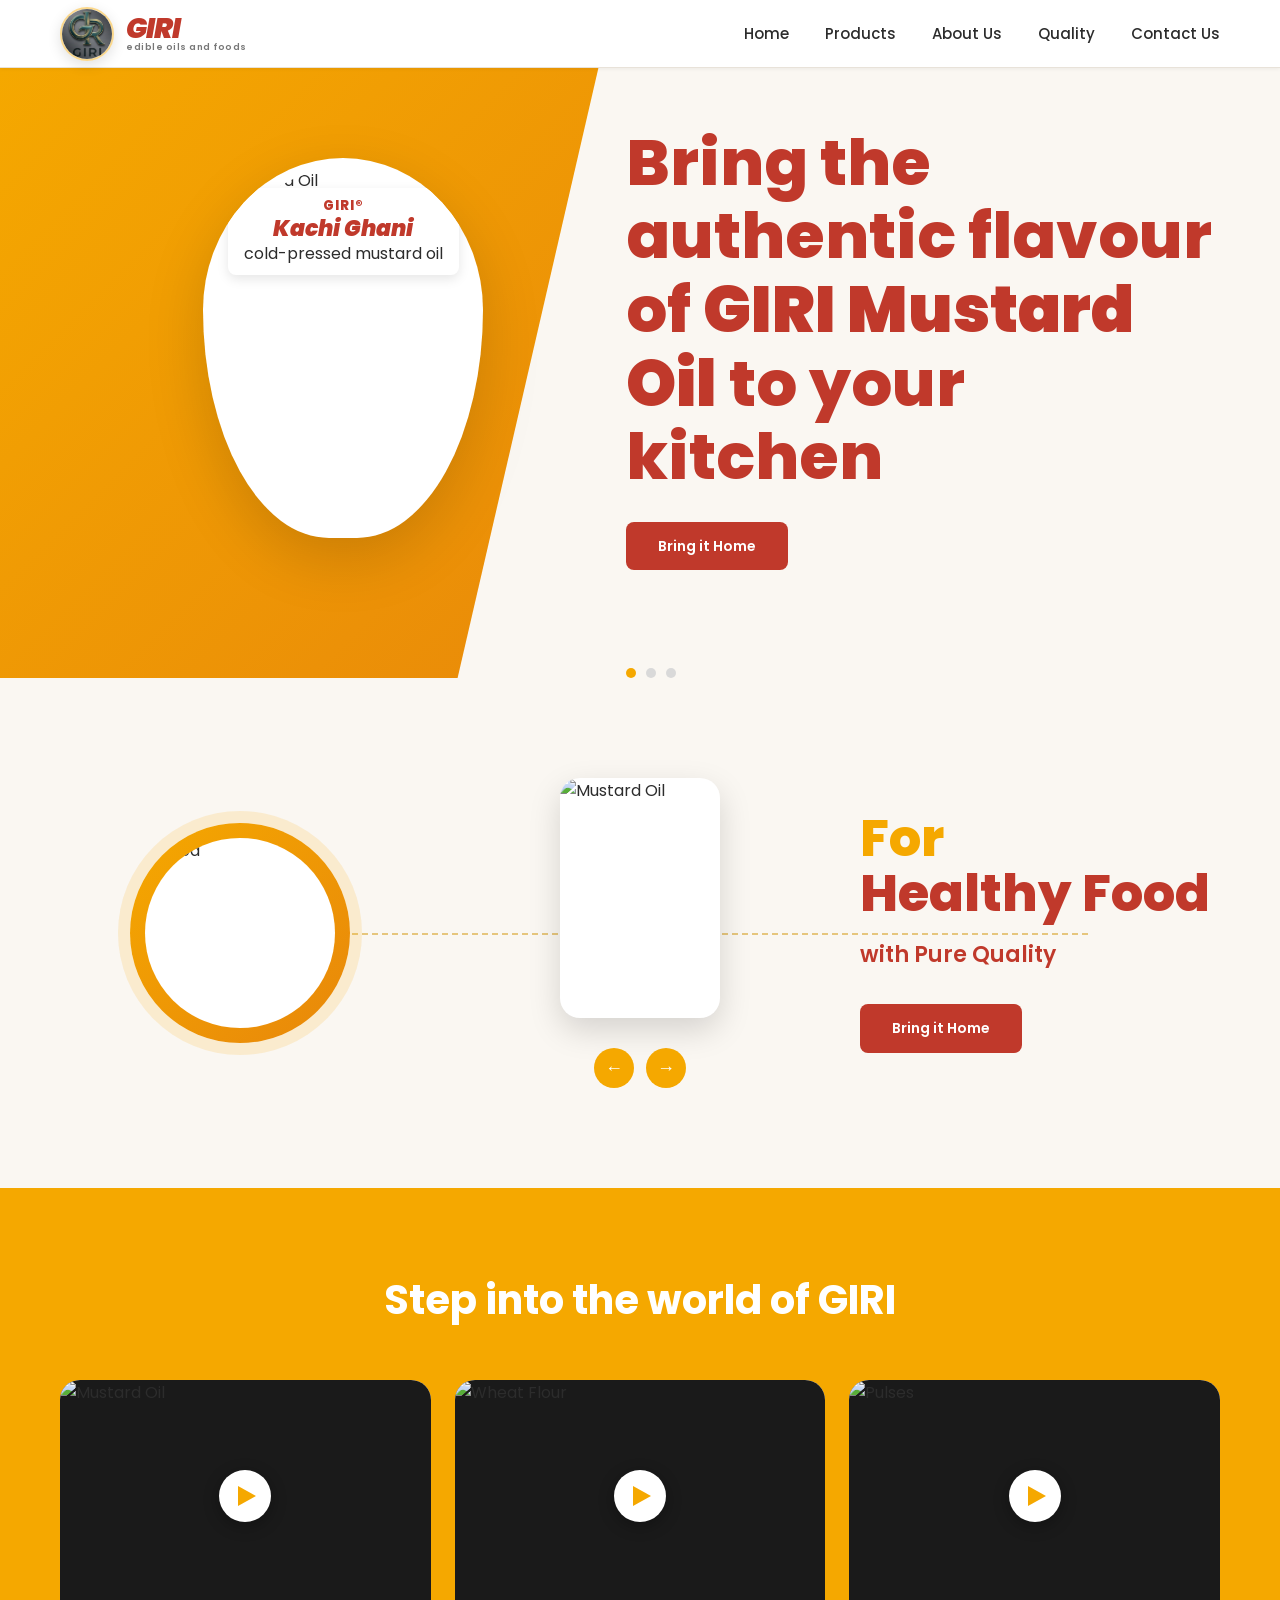
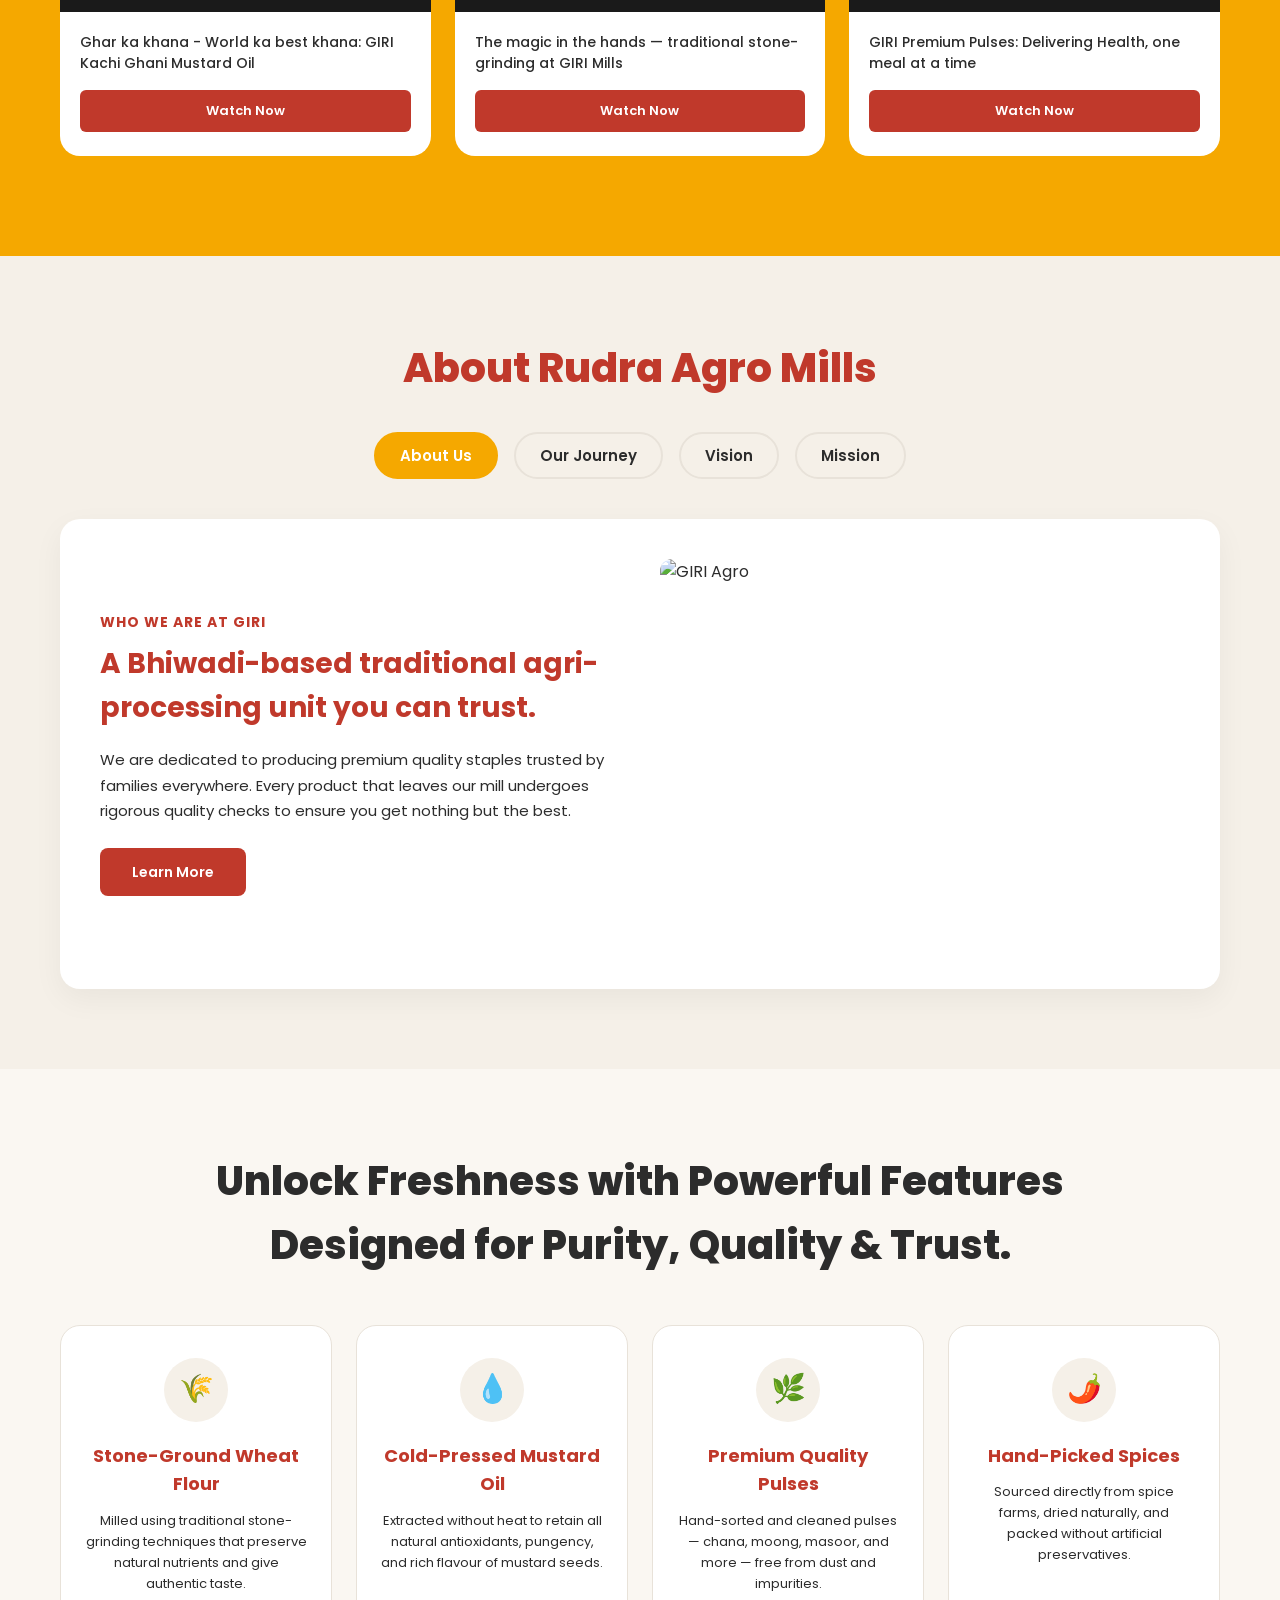
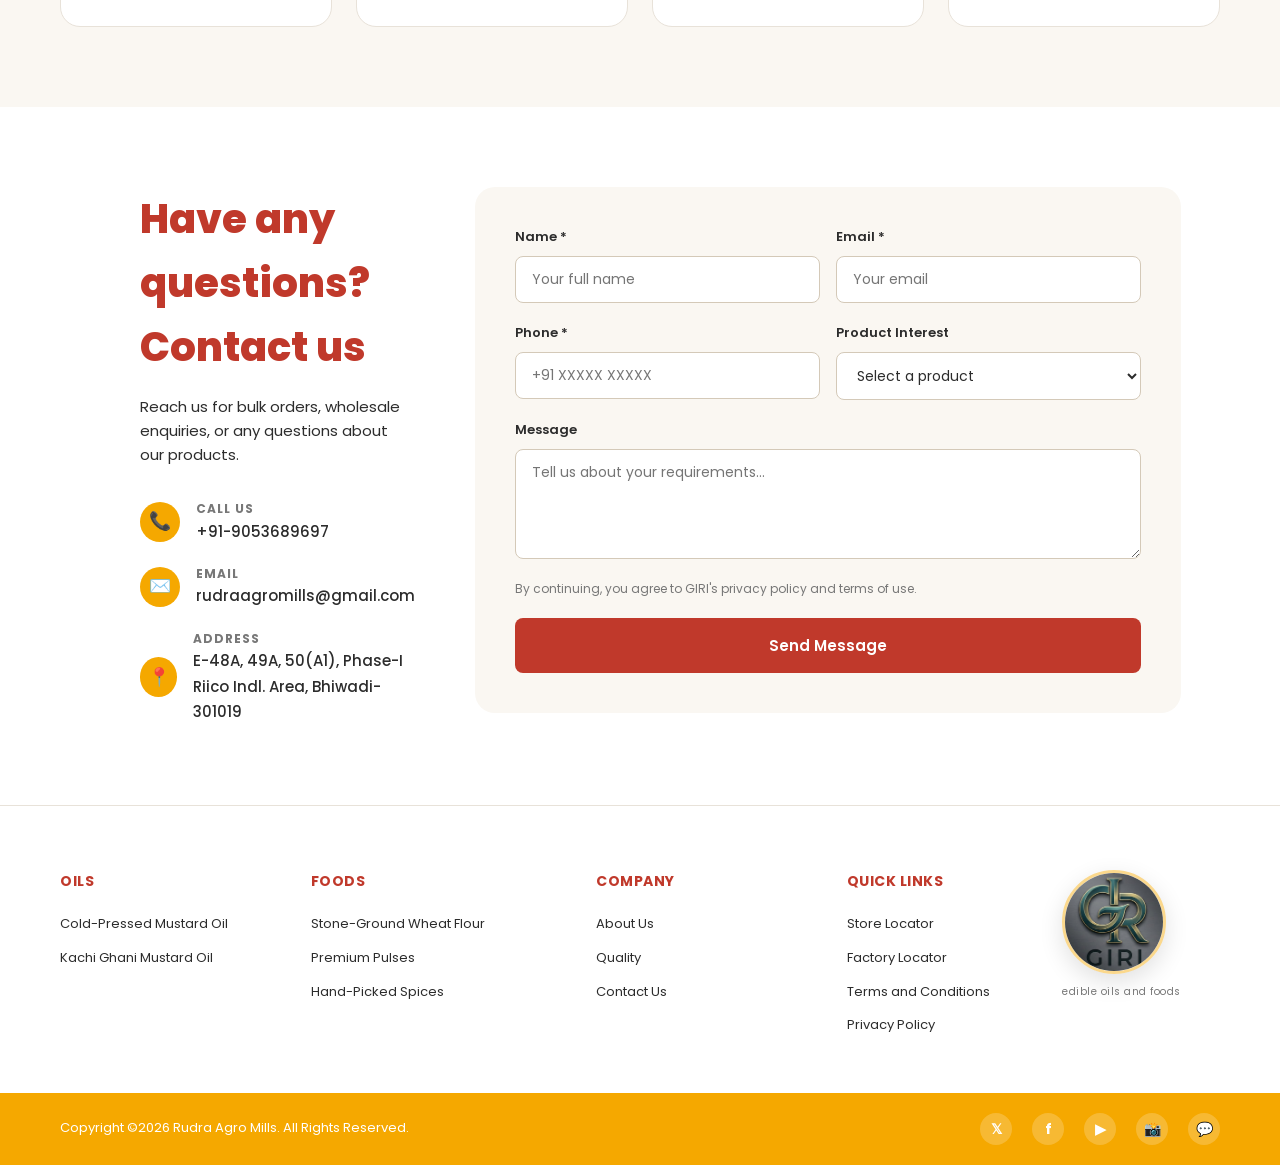
==== commit 54bacc35: "rudra v2 design" ====
--- a/index.html
+++ b/index.html
@@ -14,14 +14,18 @@
       href="https://fonts.googleapis.com/css2?family=Poppins:wght@400;500;600;700;800;900&display=swap"
       rel="stylesheet"
     />
+    <link rel="icon" type="image/png" href="assets/images/giri-logo-mark.png" />
     <link rel="stylesheet" href="style.css" />
   </head>
   <body>
     <!-- ── NAVBAR ── -->
     <nav class="navbar" id="navbar">
       <a href="#" class="navbar-logo">
-        GIRI<span>®</span>
-        <sub>edible oils and foods</sub>
+        <img src="assets/images/giri-logo-mark.png" alt="GIRI logo" />
+        <span class="brand-text">
+          <strong>GIRI</strong>
+          <small>edible oils and foods</small>
+        </span>
       </a>
       <ul class="navbar-nav">
         <li><a href="#home">Home</a></li>
@@ -640,9 +644,11 @@
         </div>
         <div class="footer-col footer-logo-col">
           <div>
-            <div class="footer-brand-logo">
-              GIRI<sup style="font-size: 10px">®</sup>
-            </div>
+            <img
+              class="footer-brand-logo"
+              src="assets/images/giri-logo-mark.png"
+              alt="GIRI logo"
+            />
             <div
               style="
                 font-size: 10px;
--- a/style.css
+++ b/style.css
@@ -105,25 +105,39 @@
   box-shadow: 0 1px 4px rgba(0, 0, 0, 0.06);
 }
 .navbar-logo {
+  display: flex;
+  align-items: center;
+  gap: 12px;
+  text-decoration: none;
+}
+.navbar-logo img {
+  display: block;
+  width: 54px;
+  height: 54px;
+  border-radius: 50%;
+  object-fit: cover;
+  object-position: center 38%;
+  border: 2px solid rgba(245, 168, 0, 0.45);
+  box-shadow: 0 4px 14px rgba(0, 0, 0, 0.12);
+}
+.brand-text {
+  display: flex;
+  flex-direction: column;
+  line-height: 1;
+}
+.brand-text strong {
+  color: var(--red);
   font-size: 28px;
   font-weight: 900;
-  color: var(--red);
+  font-style: italic;
   letter-spacing: -1px;
-  font-style: italic;
-  text-decoration: none;
-}
-.navbar-logo span {
-  color: var(--amber);
-}
-.navbar-logo sub {
+}
+.brand-text small {
   font-size: 9px;
-  font-style: normal;
-  font-weight: 500;
+  font-weight: 600;
   color: var(--muted);
-  vertical-align: bottom;
-  display: block;
-  line-height: 1;
   letter-spacing: 0.5px;
+  text-transform: lowercase;
 }
 
 .navbar-nav {
@@ -826,11 +840,15 @@
   gap: 20px;
 }
 .footer-brand-logo {
-  font-size: 28px;
-  font-weight: 900;
-  color: var(--red);
-  font-style: italic;
-  line-height: 1;
+  display: block;
+  width: 104px;
+  height: 104px;
+  border-radius: 50%;
+  object-fit: cover;
+  object-position: center 38%;
+  border: 3px solid rgba(245, 168, 0, 0.45);
+  box-shadow: 0 8px 24px rgba(0, 0, 0, 0.12);
+  margin-bottom: 10px;
 }
 .footer-parent {
   font-size: 28px;
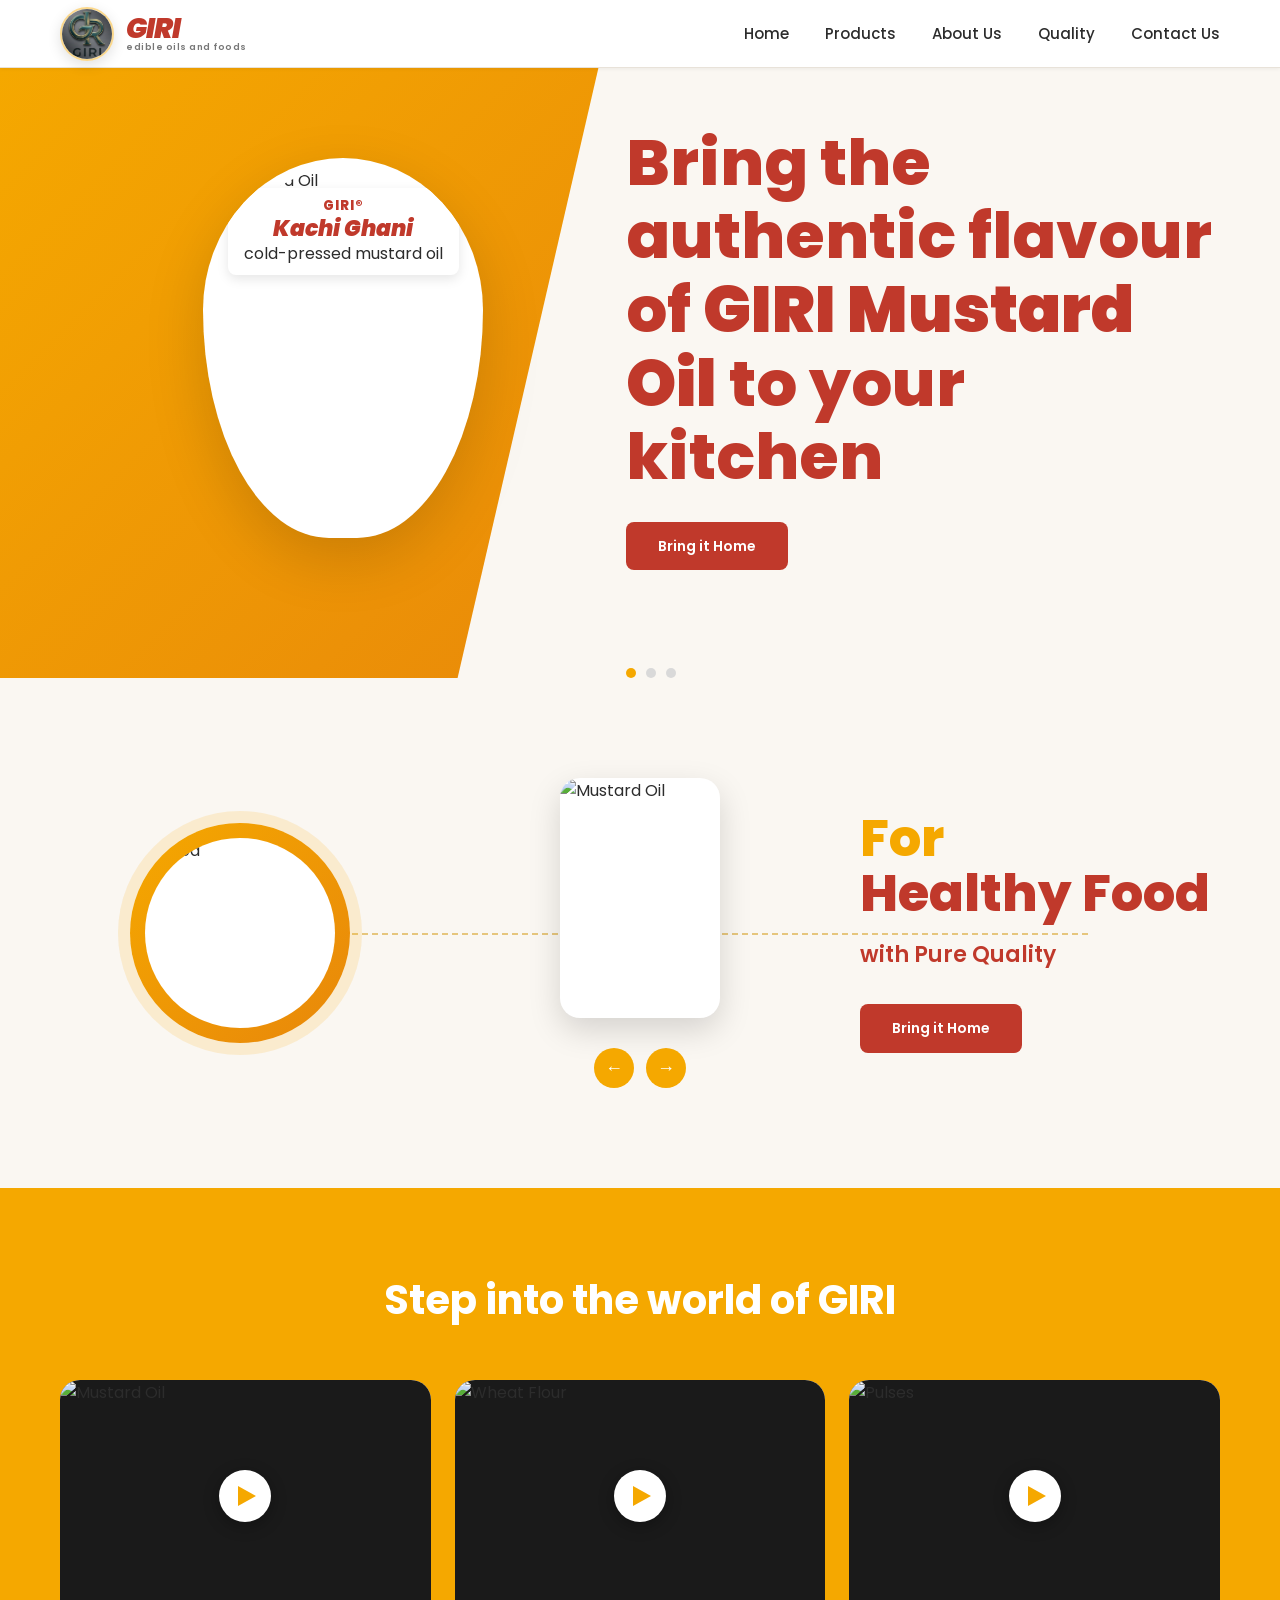
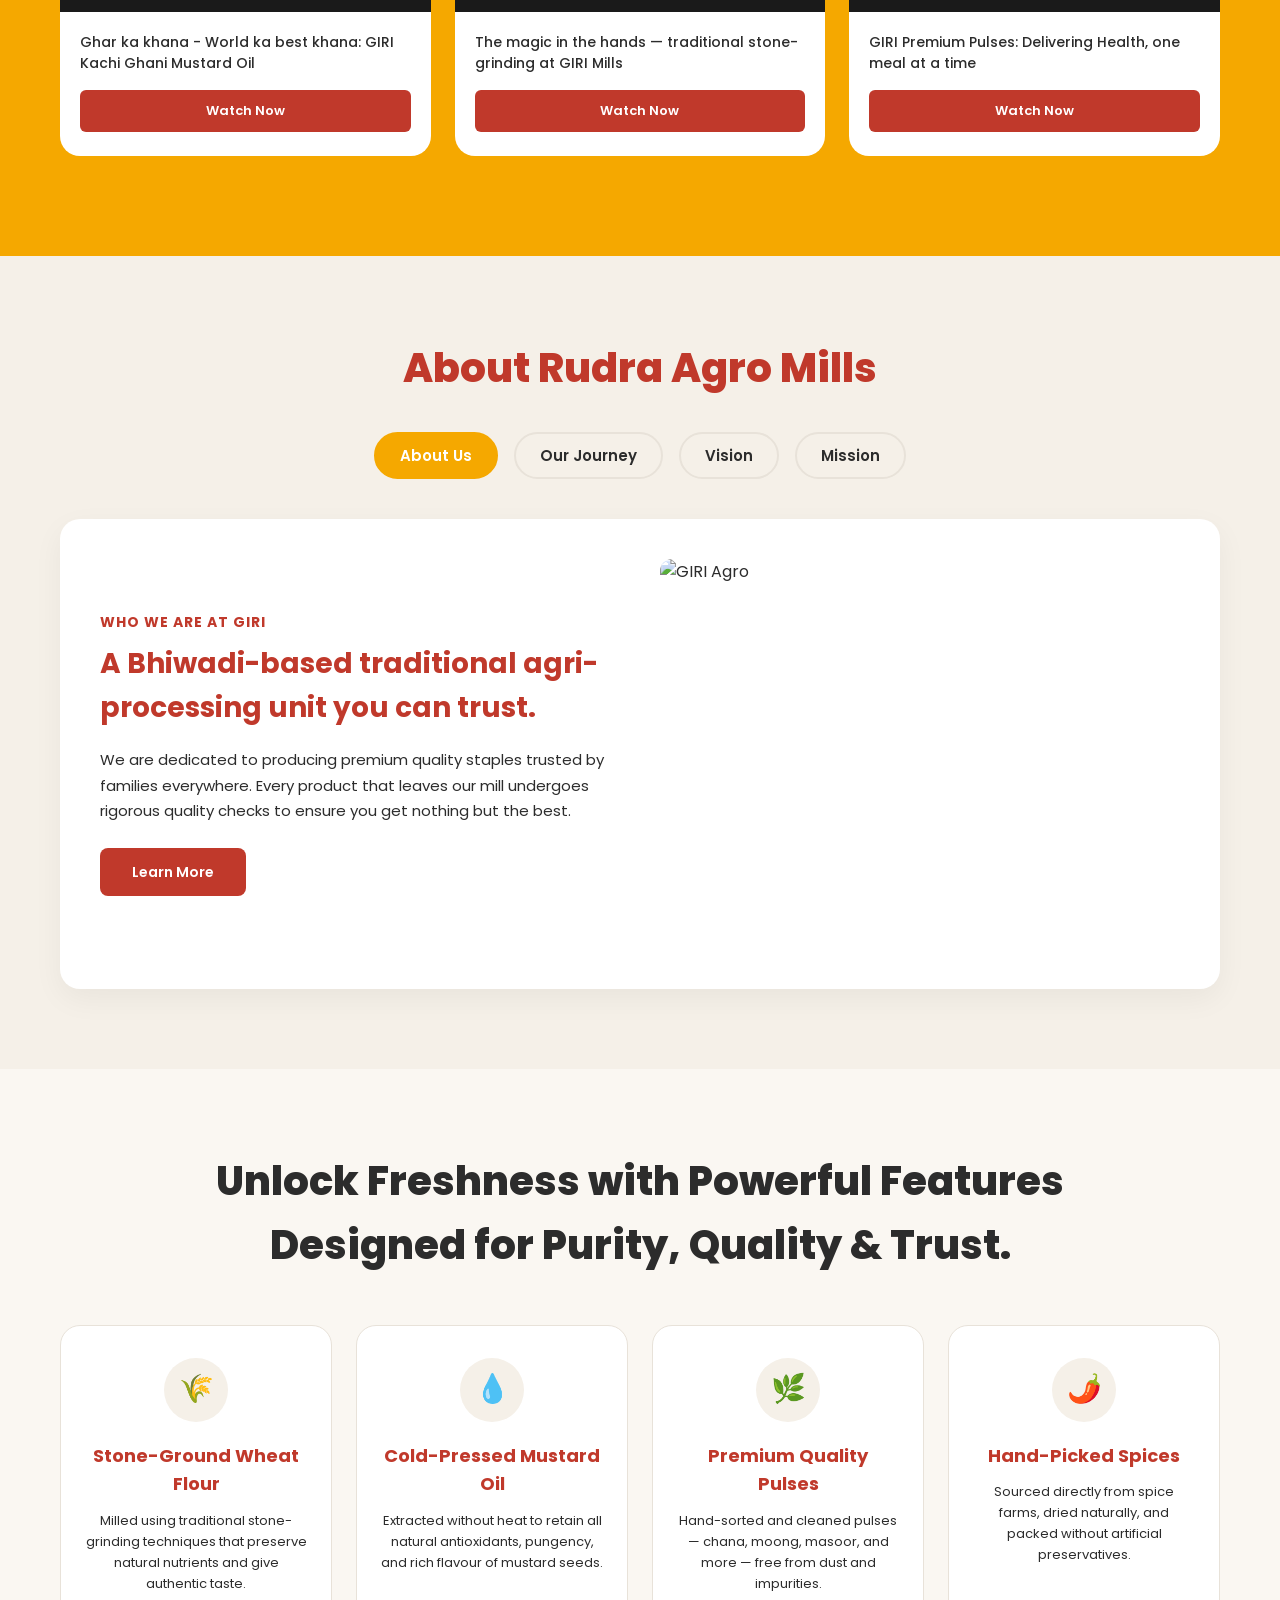
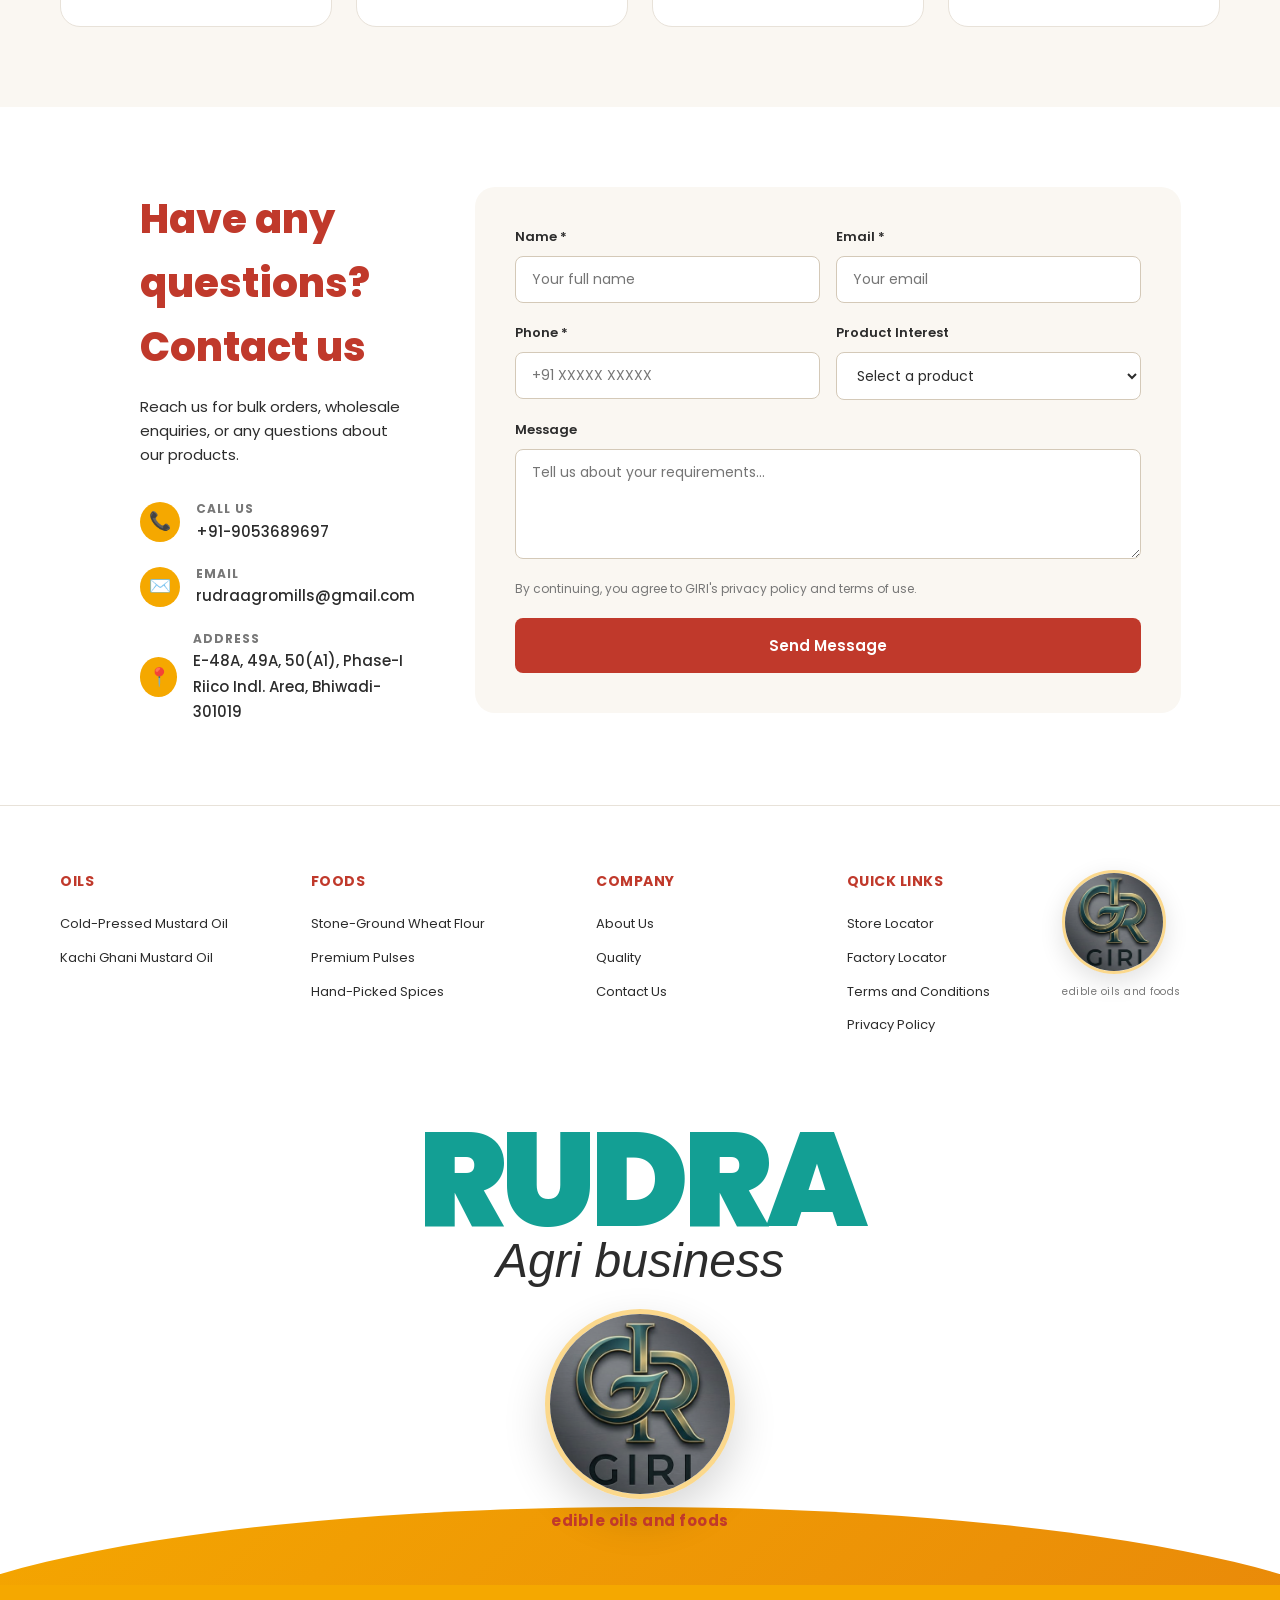
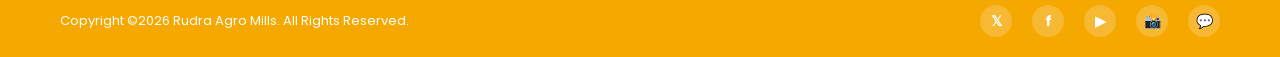
==== commit 2f007fd7: "v2 changes" ====
--- a/index.html
+++ b/index.html
@@ -328,7 +328,7 @@
               <a href="#quality" class="btn-primary">Learn More</a>
             </div>
             <img
-              src="https://images.unsplash.com/photo-1605000797499-95a51c5269ae?q=80&w=800&auto=format&fit=crop"
+              src="https://images.unsplash.com/photo-1596040033229-a9821ebd058d?q=80&w=800&auto=format&fit=crop"
               alt="GIRI Agro"
             />
           </div>
@@ -360,7 +360,7 @@
               <a href="#quality" class="btn-primary">Learn More</a>
             </div>
             <img
-              src="https://images.unsplash.com/photo-1574943320219-553eb213f72d?q=80&w=800&auto=format&fit=crop"
+              src="https://images.unsplash.com/photo-1509440159596-0249088772ff?q=80&w=800&auto=format&fit=crop"
               alt="Journey"
             />
           </div>
@@ -663,6 +663,18 @@
       </div>
     </footer>
 
+    <!-- ── FOOTER BRAND SIGN-OFF ── -->
+    <section class="footer-brand-showcase" aria-label="GIRI brand sign-off">
+      <div class="footer-brand-showcase-inner">
+        <div class="footer-parent-lockup">
+          <h2>RUDRA</h2>
+          <p>Agri business</p>
+        </div>
+        <img src="assets/images/giri-logo-mark.png" alt="GIRI logo" />
+        <p class="footer-brand-tagline">edible oils and foods</p>
+      </div>
+    </section>
+
     <!-- ── FOOTER BOTTOM ── -->
     <div class="footer-bottom">
       <div class="footer-bottom-inner">
--- a/style.css
+++ b/style.css
@@ -866,6 +866,70 @@
   letter-spacing: 1px;
 }
 
+/* ── FOOTER BRAND SIGN-OFF ── */
+.footer-brand-showcase {
+  position: relative;
+  overflow: hidden;
+  background: var(--white);
+  padding: 36px 60px 52px;
+  text-align: center;
+}
+.footer-brand-showcase::before {
+  content: "";
+  position: absolute;
+  left: -10%;
+  right: -10%;
+  bottom: -72px;
+  height: 150px;
+  background: linear-gradient(135deg, var(--amber) 0%, #e8870a 100%);
+  border-radius: 50% 50% 0 0 / 100% 100% 0 0;
+}
+.footer-brand-showcase-inner {
+  position: relative;
+  z-index: 1;
+  max-width: 760px;
+  margin: 0 auto;
+  display: flex;
+  flex-direction: column;
+  align-items: center;
+  justify-content: center;
+  gap: 10px;
+}
+.footer-brand-showcase img {
+  width: clamp(130px, 18vw, 190px);
+  height: clamp(130px, 18vw, 190px);
+  border-radius: 50%;
+  object-fit: cover;
+  object-position: center 38%;
+  border: 5px solid rgba(245, 168, 0, 0.45);
+  box-shadow: 0 18px 44px rgba(0, 0, 0, 0.16);
+  margin-top: 10px;
+}
+.footer-parent-lockup {
+  text-align: center;
+}
+.footer-parent-lockup h2 {
+  color: #139f94;
+  font-size: clamp(58px, 12vw, 132px);
+  font-weight: 900;
+  letter-spacing: -6px;
+  line-height: 0.78;
+  text-transform: uppercase;
+}
+.footer-parent-lockup p {
+  color: var(--charcoal);
+  font-size: clamp(26px, 5vw, 48px);
+  font-style: italic;
+  font-weight: 500;
+  line-height: 1.2;
+}
+.footer-brand-tagline {
+  color: var(--red);
+  font-size: 15px;
+  font-weight: 700;
+  letter-spacing: 0.5px;
+}
+
 /* ── FOOTER BOTTOM ── */
 .footer-bottom {
   background: var(--amber);
@@ -1054,6 +1118,16 @@
   .footer-bottom {
     padding: 20px;
   }
+  .footer-brand-showcase {
+    padding: 36px 20px 48px;
+  }
+  .footer-brand-showcase-inner {
+    flex-direction: column;
+    gap: 20px;
+  }
+  .footer-brand-showcase h2 {
+    letter-spacing: -2px;
+  }
   .footer-bottom-inner {
     flex-direction: column;
     gap: 16px;
